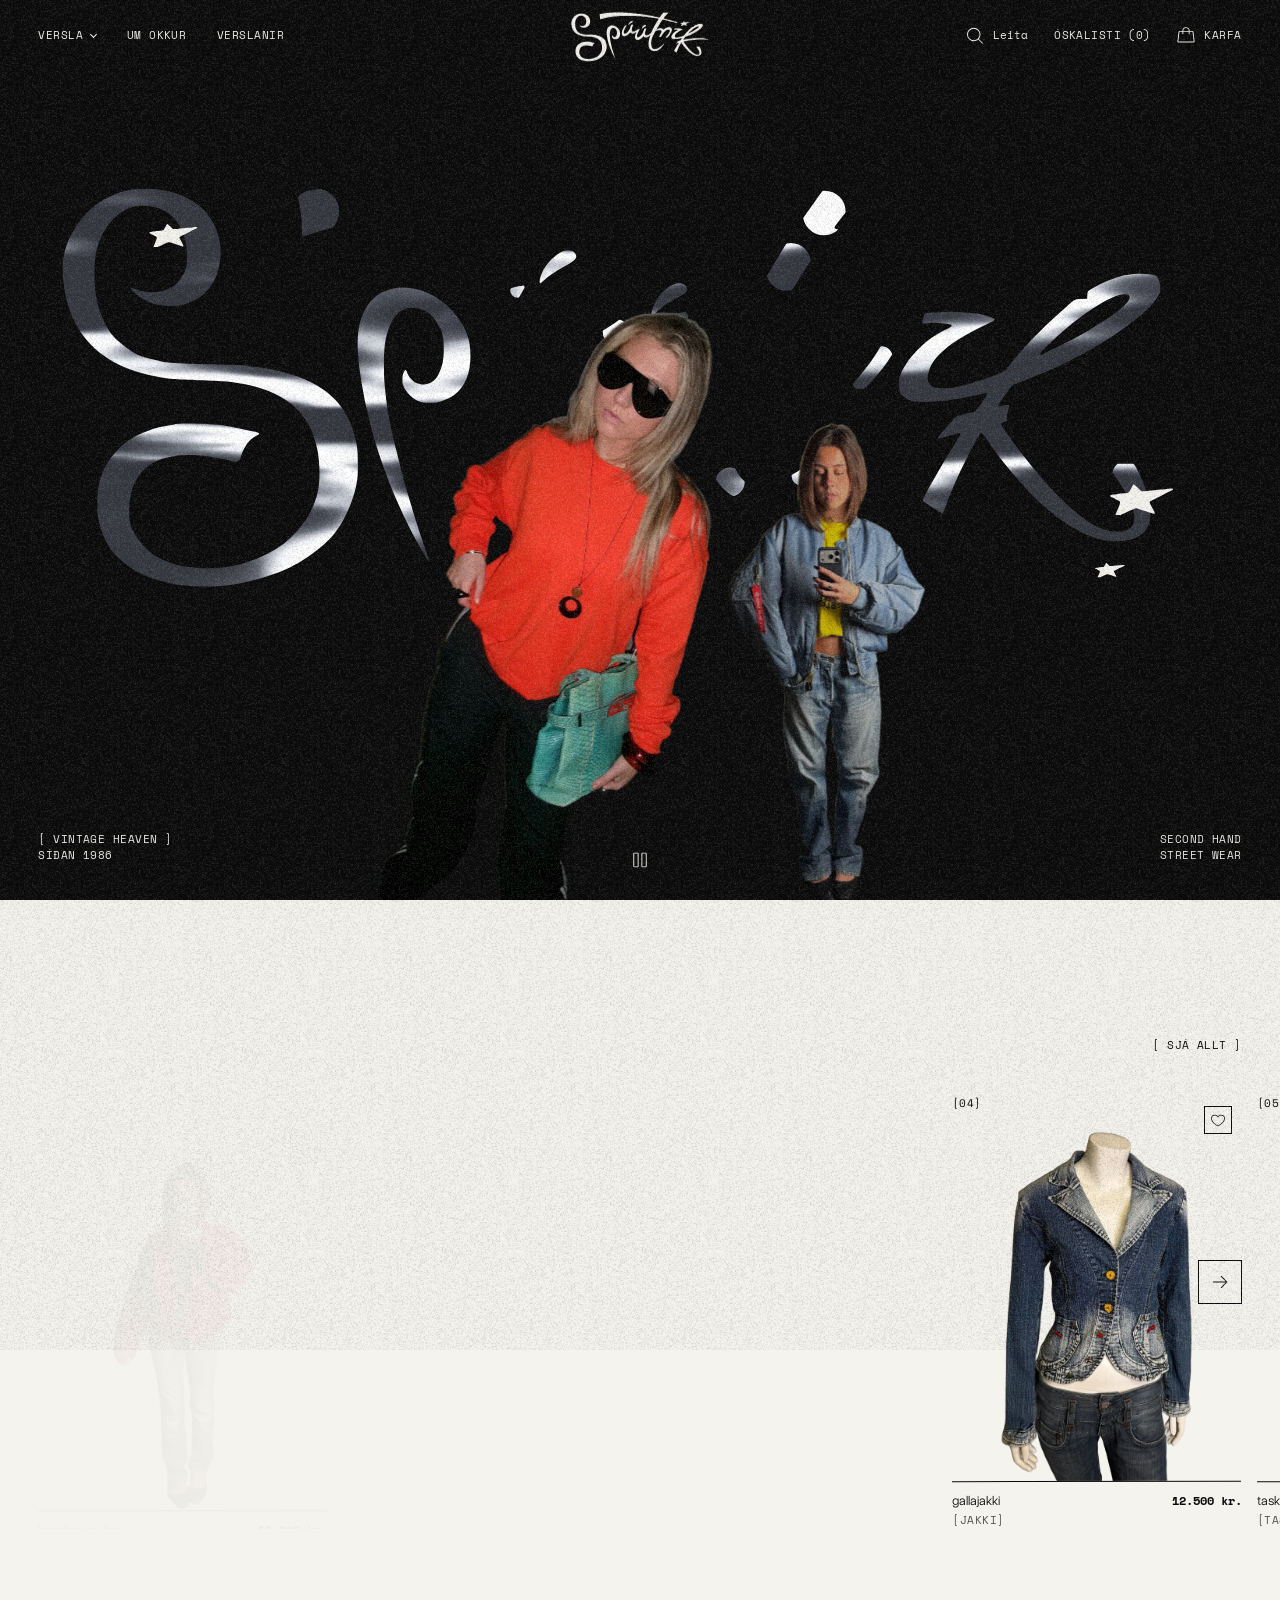
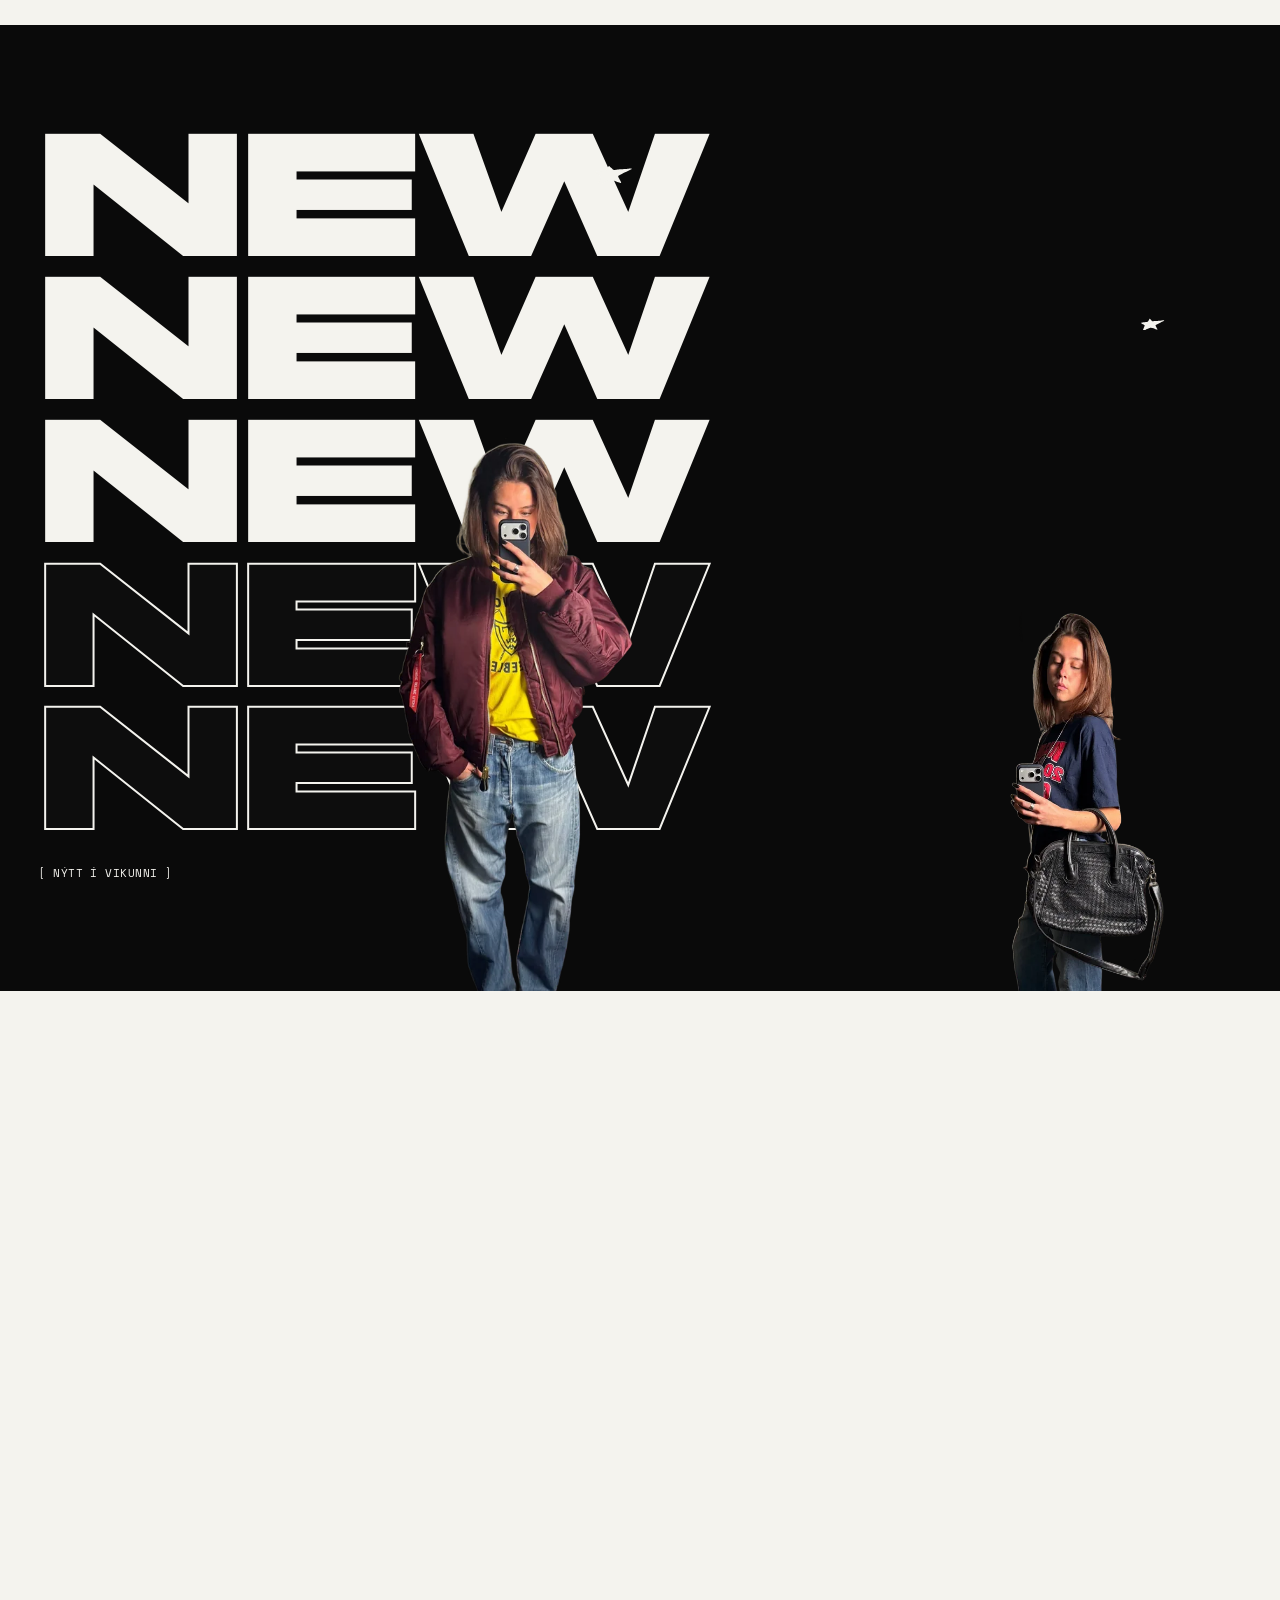
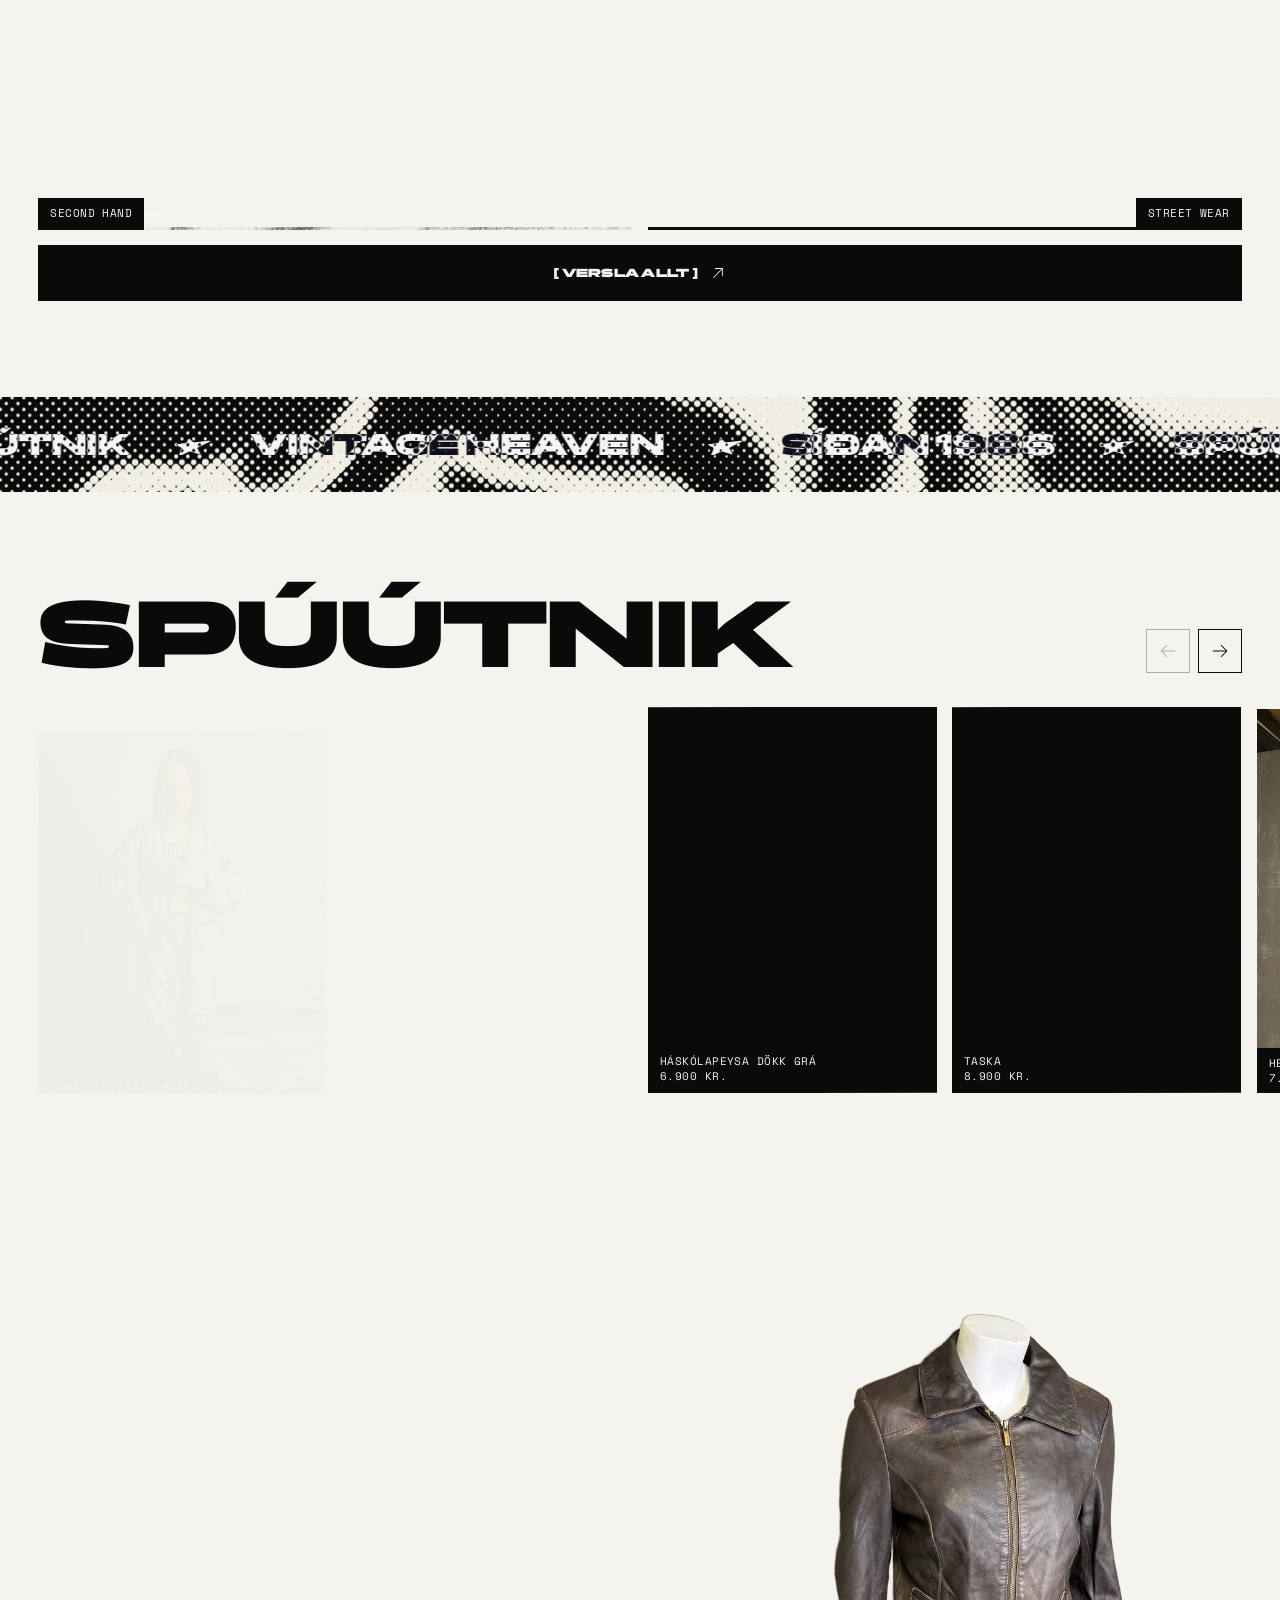
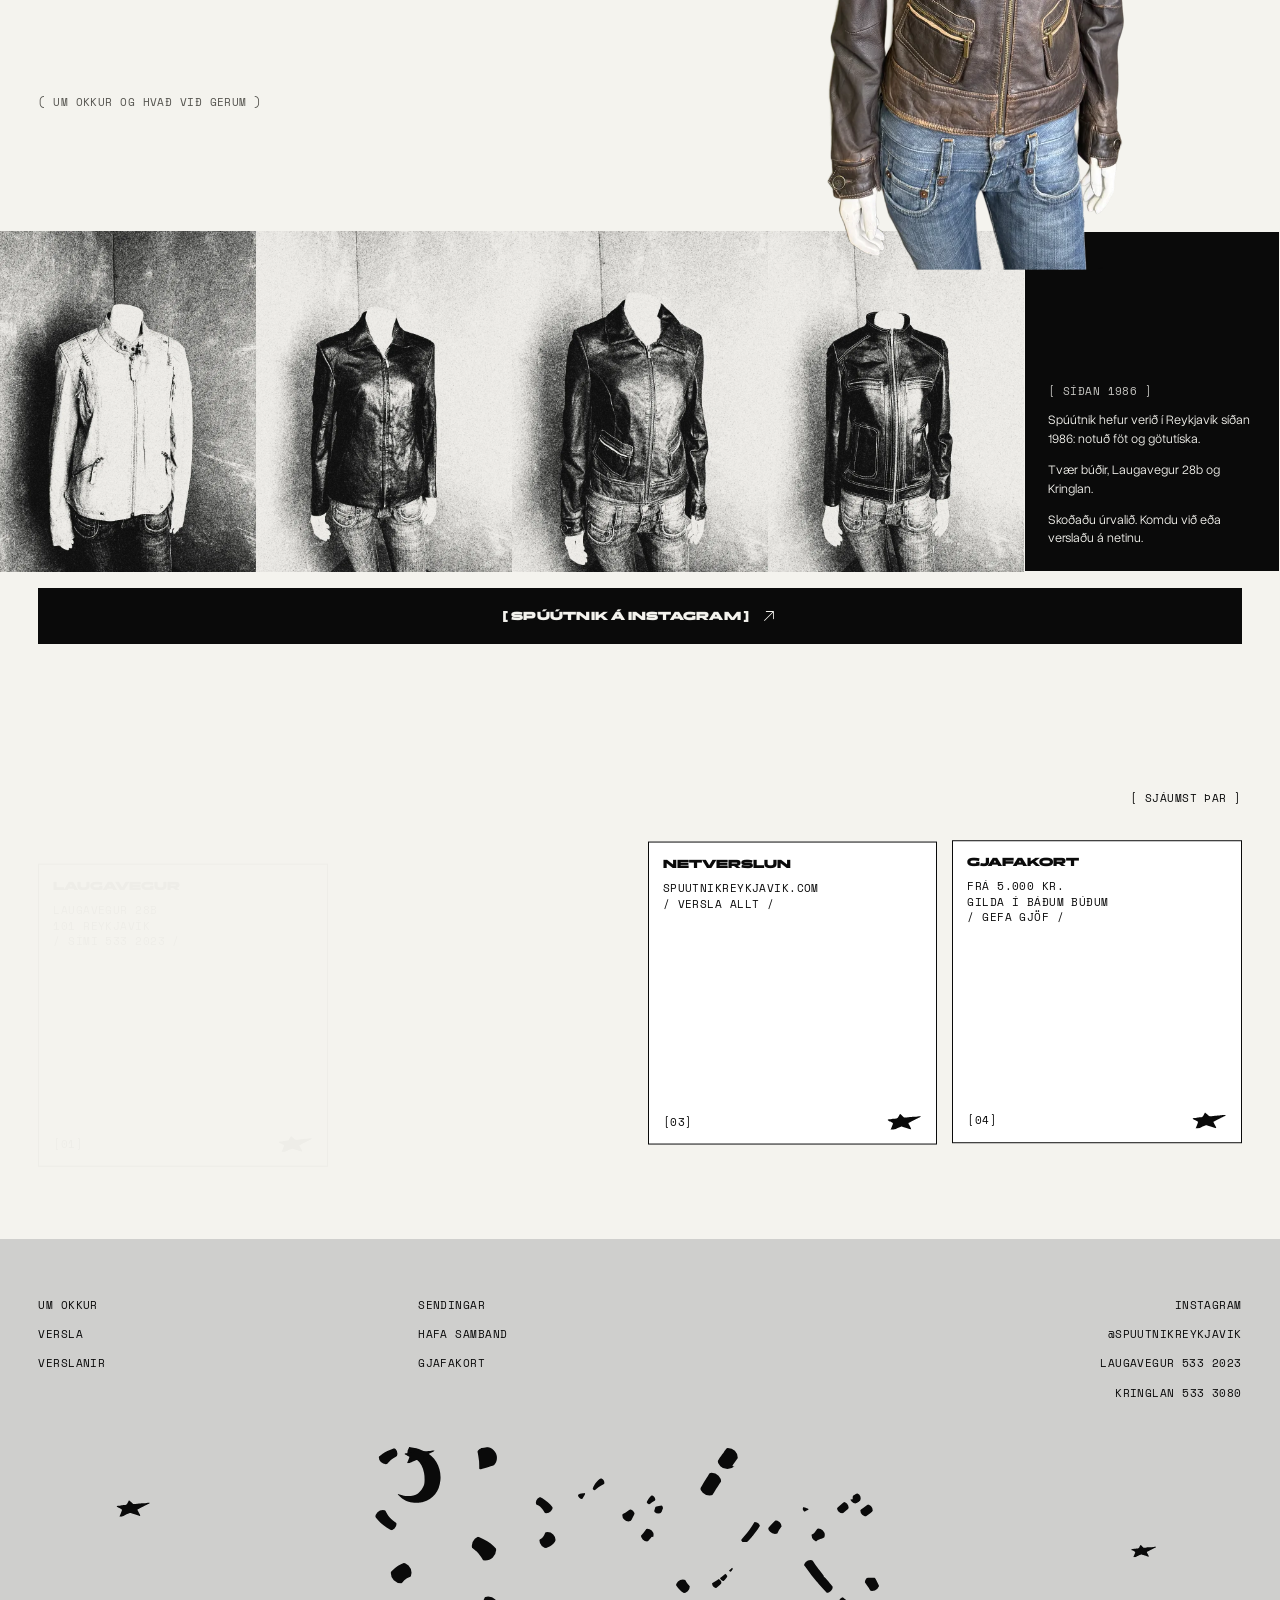
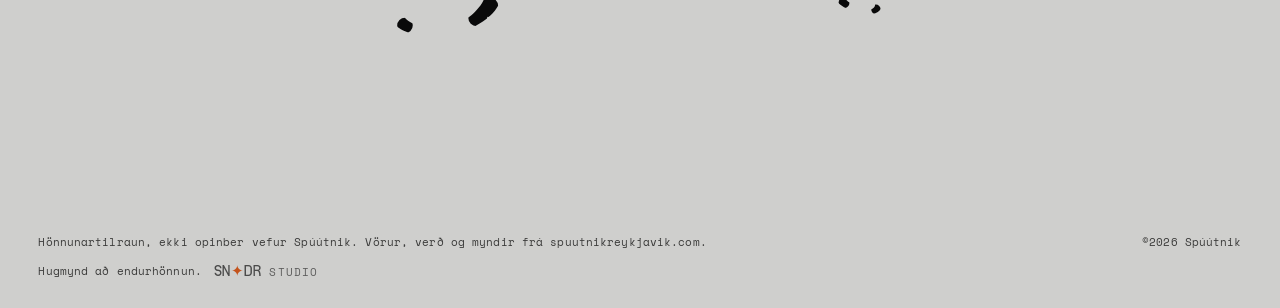
==== index.html @ 922c97bb "Deploy Spuutnik prototype (noindex preview)" ====
<!doctype html>
<html lang="is">
<head>
<meta charset="utf-8">
<meta name="viewport" content="width=device-width, initial-scale=1, viewport-fit=cover">
<title>Spúútnik Reykjavík | Vintage heaven síðan 1986</title>
<meta name="description" content="Notuð föt og götutíska í Reykjavík síðan 1986. Laugavegur 28b og Kringlan. Hönnunartilraun, ekki opinber vefur Spúútnik.">
<meta name="robots" content="noindex, nofollow">
<meta name="theme-color" content="#0a0a0a">
<script>
  document.documentElement.classList.add('has-js');
  /* motion-state class is set before first paint, and never when the visitor asked for less motion */
  if (!matchMedia('(prefers-reduced-motion: reduce)').matches) document.documentElement.classList.add('js');
</script>
<link rel="preload" href="fonts/SpaceMono-Regular.woff2" as="font" type="font/woff2" crossorigin>
<link rel="preload" href="fonts/OverusedGrotesk-Medium.woff2" as="font" type="font/woff2" crossorigin>
<link rel="preload" href="img/fig/hero.webp" as="image" fetchpriority="high">
<link rel="preload" href="img/fig/hero-b.webp" as="image">
<link rel="stylesheet" href="css/site.css">
</head>
<body>
<svg xmlns="http://www.w3.org/2000/svg" style="display:none"><symbol id="sp-body" viewBox="80 150 2640 990"><g transform="translate(0.000000,1524.000000) scale(0.100000,-0.100000)"><path d="M9515 13264 c-258 -5 -792 -26 -1025 -41 -436 -28 -493 -33 -710 -63
-95 -13 -309 -38 -435 -51 -60 -6 -113 -13 -118 -16 -4 -2 -44 -8 -90 -14 -45
-5 -122 -16 -172 -24 -49 -9 -115 -20 -145 -25 -169 -28 -293 -51 -355 -65
-38 -8 -82 -18 -97 -21 -48 -11 -54 -28 -35 -102 18 -74 43 -211 57 -313 5
-36 14 -95 19 -130 6 -35 11 -143 11 -240 0 -134 3 -179 13 -188 10 -8 67 7
228 60 118 39 239 76 269 84 30 7 107 27 170 44 63 16 207 51 320 76 113 26
246 55 295 67 50 11 124 26 165 33 379 66 565 96 675 109 72 9 162 20 200 26
39 6 198 26 355 45 262 32 414 45 870 76 91 6 215 15 275 20 397 32 2212 32
2645 0 116 -9 201 -14 660 -41 302 -18 502 -37 980 -91 47 -5 155 -16 240 -24
85 -9 279 -31 430 -51 151 -19 417 -53 590 -74 173 -22 340 -45 370 -50 85
-15 231 -37 390 -60 379 -54 849 -142 862 -163 11 -17 11 -17 -25 -74 -417
-666 -498 -802 -747 -1263 -130 -239 -421 -833 -496 -1013 -113 -269 -335
-490 -641 -638 -162 -78 -391 -113 -516 -78 -116 32 -165 165 -136 374 30 224
93 445 218 774 42 109 49 137 39 147 -19 17 -376 -54 -389 -78 -5 -9 -25 -72
-45 -140 -208 -716 -562 -1264 -907 -1406 -340 -140 -487 -33 -416 302 56 266
247 695 491 1101 64 107 62 123 -18 104 -21 -5 -92 -20 -158 -34 -108 -23
-124 -29 -185 -73 -65 -49 -159 -110 -256 -169 -422 -255 -751 -295 -830 -100
-13 32 -17 70 -17 163 1 222 64 469 224 877 60 154 58 165 -32 146 -30 -6 -73
-15 -95 -19 -240 -47 -226 -39 -254 -137 -182 -650 -460 -1145 -774 -1382
-145 -109 -336 -168 -449 -140 -174 45 -180 278 -18 684 49 124 238 504 330
665 122 214 113 193 93 208 -10 7 -22 11 -28 8 -5 -2 -37 -9 -70 -15 -252 -51
-220 -29 -344 -234 -146 -244 -310 -594 -385 -822 -68 -211 -86 -546 -36 -680
65 -173 204 -292 368 -316 333 -49 729 178 1139 654 41 48 51 47 123 -18 255
-227 584 -200 920 76 56 45 120 89 131 89 19 0 7 -48 -42 -159 -70 -159 -120
-307 -180 -526 -25 -91 -19 -405 9 -488 27 -77 87 -163 156 -224 160 -141 425
-135 721 15 171 86 497 365 615 524 52 72 69 72 143 1 164 -157 331 -209 542
-168 156 30 354 151 548 335 125 119 133 114 78 -52 -64 -195 -137 -446 -161
-554 -12 -54 -29 -128 -36 -164 -33 -144 -63 -314 -79 -445 -26 -204 -15 -639
19 -790 3 -11 12 -54 21 -95 34 -155 94 -275 209 -419 249 -311 618 -425 1116
-344 324 52 789 360 1094 723 171 203 311 397 409 565 84 143 63 141 -96 -13
-654 -633 -1296 -980 -1734 -939 -160 15 -312 124 -398 285 -118 220 -159 419
-160 767 0 435 78 815 250 1221 102 238 514 1042 553 1077 40 36 393 172 498
193 386 74 561 47 614 -93 24 -65 25 -100 4 -190 -50 -223 -167 -464 -418
-865 -68 -109 -70 -108 159 -108 212 0 190 -11 259 127 46 93 172 308 228 392
185 273 273 379 448 539 207 189 333 260 521 292 310 53 434 -49 354 -294 -83
-255 -334 -627 -702 -1044 -73 -82 -87 -114 -57 -126 20 -8 272 -8 300 0 45
12 362 381 508 593 260 375 351 604 351 886 0 150 0 150 -32 212 -88 167 -204
247 -394 273 -53 6 -105 10 -115 6 -11 -3 -58 -10 -105 -15 -231 -26 -562
-187 -845 -410 -49 -39 -92 -71 -96 -71 -4 0 -27 27 -52 59 -260 338 -624 335
-1155 -11 -40 -26 -78 -48 -83 -48 -33 0 3 77 159 340 28 47 79 135 115 195
36 61 100 166 143 235 43 69 90 145 105 170 144 240 600 913 632 934 21 13
105 0 373 -59 110 -24 218 -47 240 -51 22 -3 105 -22 184 -40 79 -19 196 -46
260 -59 279 -60 1398 -334 1572 -386 80 -23 88 -21 118 34 35 64 27 87 -39
108 -138 43 -323 100 -410 124 -52 15 -131 38 -175 52 -44 13 -120 35 -170 48
-49 13 -130 36 -180 50 -92 26 -443 119 -685 182 -74 19 -178 46 -230 60 -52
14 -115 30 -140 35 -25 5 -61 13 -80 18 -149 33 -436 113 -442 123 -15 24 -3
44 135 222 137 176 252 302 510 558 205 204 267 271 258 280 -19 19 -977 12
-1006 -7 -18 -12 -252 -314 -307 -396 -9 -14 -57 -80 -105 -148 -48 -67 -113
-159 -143 -203 -88 -130 -100 -142 -129 -135 -14 3 -48 9 -76 15 -27 5 -142
31 -255 57 -181 41 -335 74 -495 103 -27 6 -124 25 -215 44 -91 19 -187 38
-215 41 -27 4 -84 14 -125 22 -41 8 -97 19 -125 24 -27 5 -84 16 -125 25 -41
8 -122 22 -180 31 -58 9 -127 20 -155 25 -27 4 -88 15 -135 25 -47 9 -107 20
-135 24 -241 37 -462 72 -595 95 -126 22 -178 30 -350 53 -80 11 -172 24 -205
30 -33 6 -94 16 -135 22 -41 6 -115 17 -165 25 -49 8 -153 22 -230 31 -178 20
-250 29 -405 49 -69 9 -165 20 -215 25 -49 4 -139 13 -200 19 -231 25 -522 51
-559 51 -22 0 -65 4 -95 10 -143 24 -697 60 -1246 80 -732 26 -1025 31 -1430
24z M2665 13019 c-155 -22 -210 -35 -340 -76 -314 -100 -631 -315 -825 -558
-421 -530 -523 -985 -384 -1710 193 -1004 894 -1639 2039 -1849 77 -14 163
-30 190 -36 28 -6 111 -15 185 -20 74 -5 160 -12 190 -15 30 -3 197 -10 370
-15 627 -20 739 -30 1060 -91 552 -106 992 -337 1246 -653 199 -249 284 -430
362 -771 70 -305 76 -770 13 -1012 -103 -394 -272 -677 -593 -989 -159 -155
-273 -238 -478 -347 -299 -159 -513 -236 -840 -301 -441 -89 -1088 -55 -1395
71 -38 16 -86 35 -105 43 -77 32 -245 122 -293 157 -222 160 -436 456 -497
685 -46 175 -23 558 47 773 69 215 225 426 395 535 410 264 1022 291 1848 84
107 -27 137 -32 146 -22 6 7 26 60 44 118 69 227 193 398 337 468 74 35 95 64
56 76 -75 23 -392 90 -708 151 -251 48 -999 70 -1175 35 -25 -5 -85 -16 -135
-25 -244 -44 -292 -58 -479 -130 -279 -107 -452 -214 -622 -382 -267 -263
-407 -532 -475 -913 -19 -103 -19 -552 -1 -635 97 -433 235 -704 466 -915 275
-252 530 -393 894 -494 349 -97 448 -114 837 -137 230 -14 657 7 840 41 28 6
91 17 140 25 210 37 582 143 865 247 455 166 996 542 1266 880 203 253 404
696 477 1048 41 198 42 214 41 495 0 282 -5 339 -44 530 -166 803 -690 1295
-1640 1539 -244 62 -332 79 -590 111 -25 3 -75 10 -111 14 -37 5 -73 12 -80
17 -17 10 -291 21 -869 33 -527 11 -935 34 -1040 57 -475 107 -558 136 -740
263 -316 220 -449 365 -560 609 -174 386 -230 651 -230 1095 0 308 20 463 85
663 169 518 569 868 990 867 523 -2 873 -305 975 -842 34 -182 33 -460 -2
-571 -45 -142 -175 -323 -284 -395 -139 -92 -272 -128 -474 -128 -161 0 -236
13 -350 60 -95 39 -130 49 -130 38 0 -33 94 -127 205 -206 214 -151 395 -204
690 -203 168 0 188 2 295 31 480 127 773 497 822 1036 52 579 -233 1100 -737
1347 -198 97 -360 151 -540 179 -38 6 -100 15 -136 21 -78 12 -428 11 -514 -1z
M12302 11641 c-164 -48 -400 -276 -492 -474 -50 -106 -75 -236 -50 -252 6 -4
48 29 95 72 105 99 251 199 425 293 279 150 330 207 267 301 -45 69 -139 91
-245 60z M25090 11124 c-73 -5 -218 -24 -255 -34 -247 -68 -485 -168 -699
-294 -105 -62 -104 -61 -108 -166 l-3 -65 -131 -5 c-153 -6 -127 7 -334 -170
-512 -439 -982 -926 -1310 -1359 -59 -78 -71 -88 -130 -113 -383 -159 -889
-315 -1123 -347 -119 -17 -323 -14 -386 5 -67 20 -135 88 -155 154 -17 57 -1
168 40 273 125 323 575 672 1279 993 165 76 188 92 167 117 -23 28 -192 83
-362 118 -66 14 -612 49 -665 43 -16 -1 -138 -8 -270 -15 -132 -6 -245 -16
-252 -21 -14 -11 -63 -164 -63 -196 0 -33 14 -35 134 -22 96 10 139 10 290 -5
211 -20 230 -25 234 -52 3 -18 -19 -32 -140 -93 -79 -39 -170 -88 -203 -108
-341 -204 -682 -583 -807 -897 -28 -70 -33 -94 -36 -192 -6 -192 40 -281 181
-352 158 -79 292 -85 844 -41 165 13 571 87 806 145 76 19 142 35 147 35 25 0
5 -54 -50 -131 -33 -46 -85 -121 -115 -166 -59 -86 -105 -133 -134 -133 -22 0
-337 -77 -372 -91 -22 -9 -203 -207 -386 -422 -76 -90 -68 -104 41 -72 28 8
107 31 176 51 69 19 144 42 168 50 107 35 103 16 -45 -223 -324 -521 -728
-1233 -721 -1271 3 -17 80 -73 297 -215 153 -100 144 -101 186 8 167 442 381
927 542 1228 29 54 53 102 53 106 0 3 27 53 60 110 33 57 60 106 60 109 0 10
102 172 109 172 13 0 45 -41 136 -175 360 -531 964 -1225 1337 -1537 457 -383
817 -588 1208 -691 168 -44 499 -46 654 -4 322 88 461 275 461 622 0 158 -9
210 -72 415 -60 197 -226 565 -290 640 l-25 30 -291 -2 c-258 -3 -292 -5 -295
-19 -1 -9 28 -56 66 -105 230 -300 434 -643 502 -850 33 -98 51 -269 36 -347
-9 -50 -92 -138 -154 -165 -119 -52 -339 -50 -500 4 -163 54 -391 186 -561
324 -57 47 -119 97 -139 112 -153 119 -494 463 -693 699 -35 42 -118 141 -185
220 -295 351 -758 981 -752 1024 13 88 1795 347 2888 420 408 26 847 38 1310
33 461 -4 490 -3 490 12 0 21 -312 95 -528 125 -158 22 -243 36 -282 47 -43
13 -220 23 -675 38 -494 18 -1062 1 -1510 -45 -88 -8 -205 -20 -260 -25 -148
-14 -257 -27 -375 -45 -58 -8 -139 -20 -180 -25 -41 -5 -118 -17 -170 -25 -91
-15 -157 -25 -300 -45 -36 -4 -128 -20 -205 -35 -250 -47 -265 -48 -265 -20 0
13 172 261 267 385 53 67 64 77 123 99 76 28 276 105 480 186 668 263 1409
666 1955 1065 310 225 602 484 686 607 16 24 43 63 60 88 37 54 103 196 119
254 20 75 -59 190 -155 225 -85 32 -309 51 -475 40z m-131 -478 c118 -107
-280 -435 -1079 -891 -149 -85 -868 -445 -890 -445 -52 0 -21 44 147 210 549
542 1248 1034 1605 1130 91 25 187 23 217 -4z M14845 10913 c-187 -27 -400
-212 -515 -448 -67 -138 -96 -285 -56 -285 6 0 43 32 81 71 115 117 298 243
503 348 179 92 233 164 180 240 -43 63 -105 87 -193 74z M8450 10793 c-436
-94 -709 -455 -770 -1015 -22 -206 -10 -490 35 -808 29 -204 33 -234 50 -320
9 -47 25 -137 35 -200 11 -63 26 -144 34 -180 8 -36 28 -128 45 -205 30 -137
40 -177 114 -455 79 -296 167 -565 342 -1045 38 -105 151 -383 205 -505 21
-47 66 -148 100 -225 118 -266 326 -670 472 -920 180 -308 199 -313 97 -23
-102 289 -263 778 -307 938 -6 19 -32 109 -60 200 -120 399 -187 649 -311
1162 -28 114 -65 271 -82 350 -16 79 -37 172 -45 208 -30 133 -53 258 -64 345
-6 50 -15 113 -20 140 -10 58 -35 295 -50 475 -15 186 -13 642 5 781 74 600
325 918 684 871 258 -33 429 -172 562 -456 66 -142 79 -215 79 -448 0 -272
-25 -395 -120 -590 -98 -202 -309 -277 -507 -182 -77 37 -165 137 -190 216
-26 85 -45 87 -80 11 -24 -50 -27 -71 -28 -158 0 -98 1 -102 43 -188 69 -141
228 -274 375 -314 82 -23 248 -27 359 -10 112 18 304 103 395 175 234 187 353
481 353 871 0 405 -117 685 -430 1029 -344 378 -880 571 -1320 475z"/></g></symbol><symbol id="sp-star" viewBox="0 0 700 380"><g transform="translate(0.000000,380.000000) scale(0.100000,-0.100000)"><path d="M3116 2818 c-13 -18 -59 -100 -101 -183 -43 -82 -107 -202 -143 -265
-35 -63 -75 -134 -88 -157 -63 -111 -94 -129 -257 -149 -67 -8 -169 -23 -227
-34 -58 -11 -192 -24 -300 -29 -164 -8 -209 -14 -280 -36 -84 -25 -151 -34
-401 -54 -201 -17 -319 -65 -319 -130 0 -41 29 -61 198 -141 85 -39 204 -98
265 -130 146 -76 198 -102 279 -140 37 -17 88 -50 114 -74 46 -41 48 -45 52
-107 5 -81 -16 -164 -72 -289 -24 -52 -51 -120 -61 -150 -10 -30 -50 -131 -90
-225 -172 -406 -185 -440 -185 -492 l0 -33 243 0 c241 0 242 0 252 22 15 33
58 58 191 113 66 26 205 90 309 142 299 148 721 331 814 353 71 17 147 8 257
-31 49 -17 167 -53 262 -80 187 -53 429 -129 582 -184 52 -19 167 -58 255 -86
88 -28 203 -66 256 -85 104 -37 145 -42 173 -21 28 20 18 110 -20 184 -218
426 -302 584 -331 624 -48 67 -103 199 -103 247 0 77 29 98 415 290 367 182
517 257 785 392 129 65 391 195 582 288 213 105 352 180 362 194 43 61 -7 98
-135 98 -133 0 -345 -19 -434 -40 -83 -19 -237 -33 -556 -50 -102 -6 -210 -17
-240 -25 -31 -9 -139 -19 -254 -25 -488 -25 -550 -30 -624 -50 -98 -27 -246
-41 -471 -43 -165 -2 -189 0 -220 17 -19 10 -145 130 -280 266 -337 340 -397
382 -454 308z"/></g></symbol><symbol id="sp-logo" viewBox="80 150 2640 990"><g transform="translate(0.000000,1524.000000) scale(0.100000,-0.100000)"><path d="M9515 13264 c-258 -5 -792 -26 -1025 -41 -436 -28 -493 -33 -710 -63
-95 -13 -309 -38 -435 -51 -60 -6 -113 -13 -118 -16 -4 -2 -44 -8 -90 -14 -45
-5 -122 -16 -172 -24 -49 -9 -115 -20 -145 -25 -169 -28 -293 -51 -355 -65
-38 -8 -82 -18 -97 -21 -48 -11 -54 -28 -35 -102 18 -74 43 -211 57 -313 5
-36 14 -95 19 -130 6 -35 11 -143 11 -240 0 -134 3 -179 13 -188 10 -8 67 7
228 60 118 39 239 76 269 84 30 7 107 27 170 44 63 16 207 51 320 76 113 26
246 55 295 67 50 11 124 26 165 33 379 66 565 96 675 109 72 9 162 20 200 26
39 6 198 26 355 45 262 32 414 45 870 76 91 6 215 15 275 20 397 32 2212 32
2645 0 116 -9 201 -14 660 -41 302 -18 502 -37 980 -91 47 -5 155 -16 240 -24
85 -9 279 -31 430 -51 151 -19 417 -53 590 -74 173 -22 340 -45 370 -50 85
-15 231 -37 390 -60 379 -54 849 -142 862 -163 11 -17 11 -17 -25 -74 -417
-666 -498 -802 -747 -1263 -130 -239 -421 -833 -496 -1013 -113 -269 -335
-490 -641 -638 -162 -78 -391 -113 -516 -78 -116 32 -165 165 -136 374 30 224
93 445 218 774 42 109 49 137 39 147 -19 17 -376 -54 -389 -78 -5 -9 -25 -72
-45 -140 -208 -716 -562 -1264 -907 -1406 -340 -140 -487 -33 -416 302 56 266
247 695 491 1101 64 107 62 123 -18 104 -21 -5 -92 -20 -158 -34 -108 -23
-124 -29 -185 -73 -65 -49 -159 -110 -256 -169 -422 -255 -751 -295 -830 -100
-13 32 -17 70 -17 163 1 222 64 469 224 877 60 154 58 165 -32 146 -30 -6 -73
-15 -95 -19 -240 -47 -226 -39 -254 -137 -182 -650 -460 -1145 -774 -1382
-145 -109 -336 -168 -449 -140 -174 45 -180 278 -18 684 49 124 238 504 330
665 122 214 113 193 93 208 -10 7 -22 11 -28 8 -5 -2 -37 -9 -70 -15 -252 -51
-220 -29 -344 -234 -146 -244 -310 -594 -385 -822 -68 -211 -86 -546 -36 -680
65 -173 204 -292 368 -316 333 -49 729 178 1139 654 41 48 51 47 123 -18 255
-227 584 -200 920 76 56 45 120 89 131 89 19 0 7 -48 -42 -159 -70 -159 -120
-307 -180 -526 -25 -91 -19 -405 9 -488 27 -77 87 -163 156 -224 160 -141 425
-135 721 15 171 86 497 365 615 524 52 72 69 72 143 1 164 -157 331 -209 542
-168 156 30 354 151 548 335 125 119 133 114 78 -52 -64 -195 -137 -446 -161
-554 -12 -54 -29 -128 -36 -164 -33 -144 -63 -314 -79 -445 -26 -204 -15 -639
19 -790 3 -11 12 -54 21 -95 34 -155 94 -275 209 -419 249 -311 618 -425 1116
-344 324 52 789 360 1094 723 171 203 311 397 409 565 84 143 63 141 -96 -13
-654 -633 -1296 -980 -1734 -939 -160 15 -312 124 -398 285 -118 220 -159 419
-160 767 0 435 78 815 250 1221 102 238 514 1042 553 1077 40 36 393 172 498
193 386 74 561 47 614 -93 24 -65 25 -100 4 -190 -50 -223 -167 -464 -418
-865 -68 -109 -70 -108 159 -108 212 0 190 -11 259 127 46 93 172 308 228 392
185 273 273 379 448 539 207 189 333 260 521 292 310 53 434 -49 354 -294 -83
-255 -334 -627 -702 -1044 -73 -82 -87 -114 -57 -126 20 -8 272 -8 300 0 45
12 362 381 508 593 260 375 351 604 351 886 0 150 0 150 -32 212 -88 167 -204
247 -394 273 -53 6 -105 10 -115 6 -11 -3 -58 -10 -105 -15 -231 -26 -562
-187 -845 -410 -49 -39 -92 -71 -96 -71 -4 0 -27 27 -52 59 -260 338 -624 335
-1155 -11 -40 -26 -78 -48 -83 -48 -33 0 3 77 159 340 28 47 79 135 115 195
36 61 100 166 143 235 43 69 90 145 105 170 144 240 600 913 632 934 21 13
105 0 373 -59 110 -24 218 -47 240 -51 22 -3 105 -22 184 -40 79 -19 196 -46
260 -59 279 -60 1398 -334 1572 -386 80 -23 88 -21 118 34 35 64 27 87 -39
108 -138 43 -323 100 -410 124 -52 15 -131 38 -175 52 -44 13 -120 35 -170 48
-49 13 -130 36 -180 50 -92 26 -443 119 -685 182 -74 19 -178 46 -230 60 -52
14 -115 30 -140 35 -25 5 -61 13 -80 18 -149 33 -436 113 -442 123 -15 24 -3
44 135 222 137 176 252 302 510 558 205 204 267 271 258 280 -19 19 -977 12
-1006 -7 -18 -12 -252 -314 -307 -396 -9 -14 -57 -80 -105 -148 -48 -67 -113
-159 -143 -203 -88 -130 -100 -142 -129 -135 -14 3 -48 9 -76 15 -27 5 -142
31 -255 57 -181 41 -335 74 -495 103 -27 6 -124 25 -215 44 -91 19 -187 38
-215 41 -27 4 -84 14 -125 22 -41 8 -97 19 -125 24 -27 5 -84 16 -125 25 -41
8 -122 22 -180 31 -58 9 -127 20 -155 25 -27 4 -88 15 -135 25 -47 9 -107 20
-135 24 -241 37 -462 72 -595 95 -126 22 -178 30 -350 53 -80 11 -172 24 -205
30 -33 6 -94 16 -135 22 -41 6 -115 17 -165 25 -49 8 -153 22 -230 31 -178 20
-250 29 -405 49 -69 9 -165 20 -215 25 -49 4 -139 13 -200 19 -231 25 -522 51
-559 51 -22 0 -65 4 -95 10 -143 24 -697 60 -1246 80 -732 26 -1025 31 -1430
24z M2665 13019 c-155 -22 -210 -35 -340 -76 -314 -100 -631 -315 -825 -558
-421 -530 -523 -985 -384 -1710 193 -1004 894 -1639 2039 -1849 77 -14 163
-30 190 -36 28 -6 111 -15 185 -20 74 -5 160 -12 190 -15 30 -3 197 -10 370
-15 627 -20 739 -30 1060 -91 552 -106 992 -337 1246 -653 199 -249 284 -430
362 -771 70 -305 76 -770 13 -1012 -103 -394 -272 -677 -593 -989 -159 -155
-273 -238 -478 -347 -299 -159 -513 -236 -840 -301 -441 -89 -1088 -55 -1395
71 -38 16 -86 35 -105 43 -77 32 -245 122 -293 157 -222 160 -436 456 -497
685 -46 175 -23 558 47 773 69 215 225 426 395 535 410 264 1022 291 1848 84
107 -27 137 -32 146 -22 6 7 26 60 44 118 69 227 193 398 337 468 74 35 95 64
56 76 -75 23 -392 90 -708 151 -251 48 -999 70 -1175 35 -25 -5 -85 -16 -135
-25 -244 -44 -292 -58 -479 -130 -279 -107 -452 -214 -622 -382 -267 -263
-407 -532 -475 -913 -19 -103 -19 -552 -1 -635 97 -433 235 -704 466 -915 275
-252 530 -393 894 -494 349 -97 448 -114 837 -137 230 -14 657 7 840 41 28 6
91 17 140 25 210 37 582 143 865 247 455 166 996 542 1266 880 203 253 404
696 477 1048 41 198 42 214 41 495 0 282 -5 339 -44 530 -166 803 -690 1295
-1640 1539 -244 62 -332 79 -590 111 -25 3 -75 10 -111 14 -37 5 -73 12 -80
17 -17 10 -291 21 -869 33 -527 11 -935 34 -1040 57 -475 107 -558 136 -740
263 -316 220 -449 365 -560 609 -174 386 -230 651 -230 1095 0 308 20 463 85
663 169 518 569 868 990 867 523 -2 873 -305 975 -842 34 -182 33 -460 -2
-571 -45 -142 -175 -323 -284 -395 -139 -92 -272 -128 -474 -128 -161 0 -236
13 -350 60 -95 39 -130 49 -130 38 0 -33 94 -127 205 -206 214 -151 395 -204
690 -203 168 0 188 2 295 31 480 127 773 497 822 1036 52 579 -233 1100 -737
1347 -198 97 -360 151 -540 179 -38 6 -100 15 -136 21 -78 12 -428 11 -514 -1z
M12302 11641 c-164 -48 -400 -276 -492 -474 -50 -106 -75 -236 -50 -252 6 -4
48 29 95 72 105 99 251 199 425 293 279 150 330 207 267 301 -45 69 -139 91
-245 60z M25090 11124 c-73 -5 -218 -24 -255 -34 -247 -68 -485 -168 -699
-294 -105 -62 -104 -61 -108 -166 l-3 -65 -131 -5 c-153 -6 -127 7 -334 -170
-512 -439 -982 -926 -1310 -1359 -59 -78 -71 -88 -130 -113 -383 -159 -889
-315 -1123 -347 -119 -17 -323 -14 -386 5 -67 20 -135 88 -155 154 -17 57 -1
168 40 273 125 323 575 672 1279 993 165 76 188 92 167 117 -23 28 -192 83
-362 118 -66 14 -612 49 -665 43 -16 -1 -138 -8 -270 -15 -132 -6 -245 -16
-252 -21 -14 -11 -63 -164 -63 -196 0 -33 14 -35 134 -22 96 10 139 10 290 -5
211 -20 230 -25 234 -52 3 -18 -19 -32 -140 -93 -79 -39 -170 -88 -203 -108
-341 -204 -682 -583 -807 -897 -28 -70 -33 -94 -36 -192 -6 -192 40 -281 181
-352 158 -79 292 -85 844 -41 165 13 571 87 806 145 76 19 142 35 147 35 25 0
5 -54 -50 -131 -33 -46 -85 -121 -115 -166 -59 -86 -105 -133 -134 -133 -22 0
-337 -77 -372 -91 -22 -9 -203 -207 -386 -422 -76 -90 -68 -104 41 -72 28 8
107 31 176 51 69 19 144 42 168 50 107 35 103 16 -45 -223 -324 -521 -728
-1233 -721 -1271 3 -17 80 -73 297 -215 153 -100 144 -101 186 8 167 442 381
927 542 1228 29 54 53 102 53 106 0 3 27 53 60 110 33 57 60 106 60 109 0 10
102 172 109 172 13 0 45 -41 136 -175 360 -531 964 -1225 1337 -1537 457 -383
817 -588 1208 -691 168 -44 499 -46 654 -4 322 88 461 275 461 622 0 158 -9
210 -72 415 -60 197 -226 565 -290 640 l-25 30 -291 -2 c-258 -3 -292 -5 -295
-19 -1 -9 28 -56 66 -105 230 -300 434 -643 502 -850 33 -98 51 -269 36 -347
-9 -50 -92 -138 -154 -165 -119 -52 -339 -50 -500 4 -163 54 -391 186 -561
324 -57 47 -119 97 -139 112 -153 119 -494 463 -693 699 -35 42 -118 141 -185
220 -295 351 -758 981 -752 1024 13 88 1795 347 2888 420 408 26 847 38 1310
33 461 -4 490 -3 490 12 0 21 -312 95 -528 125 -158 22 -243 36 -282 47 -43
13 -220 23 -675 38 -494 18 -1062 1 -1510 -45 -88 -8 -205 -20 -260 -25 -148
-14 -257 -27 -375 -45 -58 -8 -139 -20 -180 -25 -41 -5 -118 -17 -170 -25 -91
-15 -157 -25 -300 -45 -36 -4 -128 -20 -205 -35 -250 -47 -265 -48 -265 -20 0
13 172 261 267 385 53 67 64 77 123 99 76 28 276 105 480 186 668 263 1409
666 1955 1065 310 225 602 484 686 607 16 24 43 63 60 88 37 54 103 196 119
254 20 75 -59 190 -155 225 -85 32 -309 51 -475 40z m-131 -478 c118 -107
-280 -435 -1079 -891 -149 -85 -868 -445 -890 -445 -52 0 -21 44 147 210 549
542 1248 1034 1605 1130 91 25 187 23 217 -4z M14845 10913 c-187 -27 -400
-212 -515 -448 -67 -138 -96 -285 -56 -285 6 0 43 32 81 71 115 117 298 243
503 348 179 92 233 164 180 240 -43 63 -105 87 -193 74z M8450 10793 c-436
-94 -709 -455 -770 -1015 -22 -206 -10 -490 35 -808 29 -204 33 -234 50 -320
9 -47 25 -137 35 -200 11 -63 26 -144 34 -180 8 -36 28 -128 45 -205 30 -137
40 -177 114 -455 79 -296 167 -565 342 -1045 38 -105 151 -383 205 -505 21
-47 66 -148 100 -225 118 -266 326 -670 472 -920 180 -308 199 -313 97 -23
-102 289 -263 778 -307 938 -6 19 -32 109 -60 200 -120 399 -187 649 -311
1162 -28 114 -65 271 -82 350 -16 79 -37 172 -45 208 -30 133 -53 258 -64 345
-6 50 -15 113 -20 140 -10 58 -35 295 -50 475 -15 186 -13 642 5 781 74 600
325 918 684 871 258 -33 429 -172 562 -456 66 -142 79 -215 79 -448 0 -272
-25 -395 -120 -590 -98 -202 -309 -277 -507 -182 -77 37 -165 137 -190 216
-26 85 -45 87 -80 11 -24 -50 -27 -71 -28 -158 0 -98 1 -102 43 -188 69 -141
228 -274 375 -314 82 -23 248 -27 359 -10 112 18 304 103 395 175 234 187 353
481 353 871 0 405 -117 685 -430 1029 -344 378 -880 571 -1320 475z"/></g><g transform="translate(2118 336) scale(0.3)"><g transform="translate(0.000000,380.000000) scale(0.100000,-0.100000)"><path d="M3116 2818 c-13 -18 -59 -100 -101 -183 -43 -82 -107 -202 -143 -265
-35 -63 -75 -134 -88 -157 -63 -111 -94 -129 -257 -149 -67 -8 -169 -23 -227
-34 -58 -11 -192 -24 -300 -29 -164 -8 -209 -14 -280 -36 -84 -25 -151 -34
-401 -54 -201 -17 -319 -65 -319 -130 0 -41 29 -61 198 -141 85 -39 204 -98
265 -130 146 -76 198 -102 279 -140 37 -17 88 -50 114 -74 46 -41 48 -45 52
-107 5 -81 -16 -164 -72 -289 -24 -52 -51 -120 -61 -150 -10 -30 -50 -131 -90
-225 -172 -406 -185 -440 -185 -492 l0 -33 243 0 c241 0 242 0 252 22 15 33
58 58 191 113 66 26 205 90 309 142 299 148 721 331 814 353 71 17 147 8 257
-31 49 -17 167 -53 262 -80 187 -53 429 -129 582 -184 52 -19 167 -58 255 -86
88 -28 203 -66 256 -85 104 -37 145 -42 173 -21 28 20 18 110 -20 184 -218
426 -302 584 -331 624 -48 67 -103 199 -103 247 0 77 29 98 415 290 367 182
517 257 785 392 129 65 391 195 582 288 213 105 352 180 362 194 43 61 -7 98
-135 98 -133 0 -345 -19 -434 -40 -83 -19 -237 -33 -556 -50 -102 -6 -210 -17
-240 -25 -31 -9 -139 -19 -254 -25 -488 -25 -550 -30 -624 -50 -98 -27 -246
-41 -471 -43 -165 -2 -189 0 -220 17 -19 10 -145 130 -280 266 -337 340 -397
382 -454 308z"/></g></g></symbol></svg>

<a class="skip" href="#main">Fara í efni</a>

<div class="curtain" aria-hidden="true">
  <svg class="curtain__star"><use href="#sp-star"/></svg>
</div>
<div class="grain" aria-hidden="true"></div>

<!-- ============ HEADER ============ -->
<header class="hdr" id="hdr">
  <div class="hdr__in">
    <button class="hdr__menu t-lab" type="button" aria-expanded="false" aria-controls="menu">
      <svg class="ico" aria-hidden="true"><use href="img/icons.svg#i-list-light"/></svg><span>Valmynd</span>
    </button>

    <nav class="hdr__nav t-lab" aria-label="Aðalvalmynd">
      <div class="dd">
        <button class="dd__btn" type="button" aria-expanded="false" aria-controls="dd-shop">Versla</button>
        <ul class="dd__list" id="dd-shop">
          <li><a href="https://spuutnikreykjavik.com/collections/nyjar-vorur-13-sept" target="_blank" rel="noopener">Nýtt í vikunni</a></li>
          <li><a href="https://spuutnikreykjavik.com/collections/animal-jakkar" target="_blank" rel="noopener">Jakkar</a></li>
          <li><a href="https://spuutnikreykjavik.com/collections/bomber-jakkar" target="_blank" rel="noopener">Bomber jakkar</a></li>
          <li><a href="https://spuutnikreykjavik.com/collections/rokkbolir" target="_blank" rel="noopener">Bolir</a></li>
          <li><a href="https://spuutnikreykjavik.com/collections/tops" target="_blank" rel="noopener">Toppar</a></li>
          <li><a href="https://spuutnikreykjavik.com/collections/hettupeysur" target="_blank" rel="noopener">Peysur</a></li>
          <li><a href="https://spuutnikreykjavik.com/collections/joggingbuxur" target="_blank" rel="noopener">Buxur</a></li>
          <li><a href="https://spuutnikreykjavik.com/collections/pils" target="_blank" rel="noopener">Pils &amp; kjólar</a></li>
          <li><a href="https://spuutnikreykjavik.com/collections/toskur" target="_blank" rel="noopener">Töskur</a></li>
          <li><a href="https://spuutnikreykjavik.com/collections/skart" target="_blank" rel="noopener">Fylgihlutir</a></li>
          <li><a href="https://spuutnikreykjavik.com/collections/versla-allt" target="_blank" rel="noopener">Allt</a></li>
        </ul>
      </div>
      <a href="#about">Um okkur</a>
      <a href="#shops">Verslanir</a>
    </nav>

    <a class="hdr__logo" href="#top" aria-label="Spúútnik Reykjavík, efst á síðunni">
      <svg class="logo" aria-hidden="true"><use href="#sp-logo"/></svg>
    </a>

    <div class="hdr__tools t-lab">
      <button class="hdr__tool" type="button" data-search-open aria-label="Leita" aria-expanded="false" aria-controls="search"><svg class="ico" aria-hidden="true"><use href="img/icons.svg#i-magnifying-glass-light"/></svg><span class="hide-s">Leita</span></button>
      <span class="hdr__tool hide-s"><span>Óskalisti (<span data-wish-count>0</span>)</span></span>
      <a class="hdr__tool" href="https://spuutnikreykjavik.com/cart" target="_blank" rel="noopener"><svg class="ico" aria-hidden="true"><use href="img/icons.svg#i-handbag-light"/></svg><span>Karfa</span></a>
    </div>
  </div>

  <form class="search" id="search" role="search" action="https://spuutnikreykjavik.com/search" method="get" target="_blank" hidden>
    <label class="t-lab" for="q">Leita í verslun</label>
    <input id="q" name="q" type="search" autocomplete="off" placeholder="t.d. leðurjakki…">
    <button class="search__go t-lab" type="submit">Leita</button>
    <button class="search__x" type="button" data-search-close aria-label="Loka leit"><svg class="ico" aria-hidden="true"><use href="img/icons.svg#i-x-light"/></svg></button>
  </form>
</header>

<!-- ============ MOBILE MENU ============ -->
<div class="menu" id="menu" hidden>
  <div class="menu__bg" aria-hidden="true"></div>
  <nav class="menu__nav" aria-label="Valmynd">
    <ul>
      <li><span class="ln"><a href="https://spuutnikreykjavik.com/collections/nyjar-vorur-13-sept" target="_blank" rel="noopener">Nýtt í vikunni</a></span></li>
      <li><span class="ln"><a href="https://spuutnikreykjavik.com/collections/animal-jakkar" target="_blank" rel="noopener">Jakkar</a></span></li>
      <li><span class="ln"><a href="https://spuutnikreykjavik.com/collections/rokkbolir" target="_blank" rel="noopener">Bolir</a></span></li>
      <li><span class="ln"><a href="https://spuutnikreykjavik.com/collections/tops" target="_blank" rel="noopener">Toppar</a></span></li>
      <li><span class="ln"><a href="https://spuutnikreykjavik.com/collections/pils" target="_blank" rel="noopener">Pils &amp; kjólar</a></span></li>
      <li><span class="ln"><a href="https://spuutnikreykjavik.com/collections/toskur" target="_blank" rel="noopener">Töskur</a></span></li>
      <li><span class="ln"><a href="#about">Um okkur</a></span></li>
      <li><span class="ln"><a href="#shops">Verslanir</a></span></li>
    </ul>
  </nav>
  <p class="menu__foot t-lab">Laugavegur 28b<br>Kringlan 4-12<br><a href="https://www.instagram.com/spuutnikreykjavik/" target="_blank" rel="noopener">@spuutnikreykjavik</a></p>
</div>

<main class="main" id="main" tabindex="-1">
  <noscript><nav class="plain-nav t-lab" aria-label="Verslun"><a href="https://spuutnikreykjavik.com/collections/versla-allt">Versla allt</a><a href="https://spuutnikreykjavik.com/search">Leita</a><a href="#about">Um okkur</a><a href="#shops">Verslanir</a></nav></noscript>

  <!-- ============ HERO: chrome signature written by a pen, the model stands in front of it ============ -->
  <section class="hero" id="top" aria-label="Spúútnik Reykjavík">
    <h1 class="sr" translate="no">Spúútnik Reykjavík</h1>
    <div class="hero__sig-anchor" aria-hidden="true">
      <div class="hero__sig sigpen" data-pen="chrome">
        <svg class="sigpen__static" viewBox="80 150 2640 990"><use href="#sp-logo" x="80" y="150" width="2640" height="990"/></svg>
      </div>
    </div>
    <div class="hero__fig hero__fig--a is-front">
      <div class="hero__fig-par"><img src="img/fig/hero.webp" alt="Fyrirsæta í appelsínugulri peysu og sólgleraugum með túrkísbláa tösku" width="970" height="1700" fetchpriority="high"></div>
    </div>
    <div class="hero__fig hero__fig--b">
      <div class="hero__fig-par"><img src="img/fig/hero-b.webp" alt="Fyrirsæta í ljósbláum bomber jakka og gulum bol tekur speglamynd" width="624" height="1500" decoding="async"></div>
    </div>
    <svg class="spark hero__sp" style="--sz:58px;--d:.2s;left:11%;top:24%" aria-hidden="true"><use href="#sp-star"/></svg>
    <svg class="spark hero__sp" style="--sz:36px;--d:1.3s;right:12%;top:62%" aria-hidden="true"><use href="#sp-star"/></svg>
    <p class="hero__lab hero__lab--l t-lab"><span>[ Vintage heaven ]<br>síðan 1986</span></p>
    <button class="hero__pause" type="button" data-motion-toggle aria-pressed="false" aria-label="Stöðva hreyfingu"><svg class="ico" aria-hidden="true"><use href="img/icons.svg#i-pause-light"/></svg></button>
    <p class="hero__lab hero__lab--r t-lab"><span>Second hand<br>Street wear</span></p>
  </section>

  <!-- ============ ONLY FOR YOU ============ -->
  <section class="fav" aria-labelledby="fav-h">
    <div class="wrap head">
      <h2 class="head__t" id="fav-h" data-lines><span class="ln"><span>Only for you</span></span></h2>
      <a class="head__a t-lab" href="https://spuutnikreykjavik.com/collections/nyjar-vorur-13-sept" target="_blank" rel="noopener">[ Sjá allt ]</a>
    </div>
    <div class="rail-wrap">
      <div class="rail" data-rail tabindex="0" role="region" aria-label="Úrval af vörum, skrunaðu til hliðar">
        <article class="card" style="--i:1">
          <a class="card__media sk" href="https://spuutnikreykjavik.com/products/bomber-svartur-copy" target="_blank" rel="noopener" aria-label="bomber rauður, 18.500&nbsp;kr.">
            <img class="card__cut" src="img/fig/fav-bomber.webp" alt="Rauður bomber jakki á fyrirsætu" width="361" height="900" loading="lazy" decoding="async">
            <img class="card__photo" src="img/p/bomber-svartur-copy-1.webp" alt="" width="1000" height="1333" loading="lazy" decoding="async">
            <span class="card__ix t-lab" aria-hidden="true">[01]</span>
            <span class="card__go t-lab" aria-hidden="true">[ Skoða ]</span>
          </a>
          <button class="heart" type="button" aria-pressed="false" aria-label="Setja á óskalista: bomber rauður"><span class="heart__chip"><svg class="ico" aria-hidden="true"><use href="img/icons.svg#i-heart-light"/></svg></span></button>
          <div class="card__meta"><h3 class="card__t">bomber rauður</h3><p class="card__p">18.500&nbsp;kr.</p></div>
          <p class="card__k t-lab">[bomber]</p>
        </article>
        <article class="card" style="--i:2">
          <a class="card__media sk" href="https://spuutnikreykjavik.com/products/ledurjakki-5" target="_blank" rel="noopener" aria-label="leðurjakki, 18.800&nbsp;kr.">
            <img class="card__cut" src="img/fig/fav-ledurjakki.webp" alt="Brúnn leðurjakki á mátunarbrúðu" width="486" height="900" loading="lazy" decoding="async">
            <img class="card__photo" src="img/p/ledurjakki-5-1.webp" alt="" width="1000" height="1333" loading="lazy" decoding="async">
            <span class="card__ix t-lab" aria-hidden="true">[02]</span>
            <span class="card__go t-lab" aria-hidden="true">[ Skoða ]</span>
          </a>
          <button class="heart" type="button" aria-pressed="false" aria-label="Setja á óskalista: leðurjakki"><span class="heart__chip"><svg class="ico" aria-hidden="true"><use href="img/icons.svg#i-heart-light"/></svg></span></button>
          <div class="card__meta"><h3 class="card__t">leðurjakki</h3><p class="card__p">18.800&nbsp;kr.</p></div>
          <p class="card__k t-lab">[jakki]</p>
        </article>
        <article class="card" style="--i:3">
          <a class="card__media sk" href="https://spuutnikreykjavik.com/products/bolur-juicy-couture" target="_blank" rel="noopener" aria-label="bolur juicy couture, 6.900&nbsp;kr.">
            <img class="card__cut" src="img/fig/fav-juicy.webp" alt="Bleikur bolur með Juicy Couture áletrun" width="483" height="900" loading="lazy" decoding="async">
            <img class="card__photo" src="img/p/bolur-juicy-couture-1.webp" alt="" width="1000" height="1333" loading="lazy" decoding="async">
            <span class="card__ix t-lab" aria-hidden="true">[03]</span>
            <span class="card__go t-lab" aria-hidden="true">[ Skoða ]</span>
          </a>
          <button class="heart" type="button" aria-pressed="false" aria-label="Setja á óskalista: bolur juicy couture"><span class="heart__chip"><svg class="ico" aria-hidden="true"><use href="img/icons.svg#i-heart-light"/></svg></span></button>
          <div class="card__meta"><h3 class="card__t">bolur juicy couture</h3><p class="card__p">6.900&nbsp;kr.</p></div>
          <p class="card__k t-lab">[bolur]</p>
        </article>
        <article class="card" style="--i:4">
          <a class="card__media sk" href="https://spuutnikreykjavik.com/products/gallajakki-13" target="_blank" rel="noopener" aria-label="gallajakki, 12.500&nbsp;kr.">
            <img class="card__cut" src="img/fig/fav-gallajakki.webp" alt="Gallajakki á mátunarbrúðu" width="495" height="900" loading="lazy" decoding="async">
            <img class="card__photo" src="img/p/gallajakki-13-1.webp" alt="" width="1000" height="1333" loading="lazy" decoding="async">
            <span class="card__ix t-lab" aria-hidden="true">[04]</span>
            <span class="card__go t-lab" aria-hidden="true">[ Skoða ]</span>
          </a>
          <button class="heart" type="button" aria-pressed="false" aria-label="Setja á óskalista: gallajakki"><span class="heart__chip"><svg class="ico" aria-hidden="true"><use href="img/icons.svg#i-heart-light"/></svg></span></button>
          <div class="card__meta"><h3 class="card__t">gallajakki</h3><p class="card__p">12.500&nbsp;kr.</p></div>
          <p class="card__k t-lab">[jakki]</p>
        </article>
        <article class="card" style="--i:5">
          <a class="card__media sk" href="https://spuutnikreykjavik.com/products/taska-copy-18" target="_blank" rel="noopener" aria-label="taska, 14.900&nbsp;kr.">
            <img class="card__cut" src="img/fig/fav-taska.webp" alt="Svört ofin taska á fyrirsætu" width="289" height="900" loading="lazy" decoding="async">
            <img class="card__photo" src="img/p/taska-copy-18-1.webp" alt="" width="1000" height="1333" loading="lazy" decoding="async">
            <span class="card__ix t-lab" aria-hidden="true">[05]</span>
            <span class="card__go t-lab" aria-hidden="true">[ Skoða ]</span>
          </a>
          <button class="heart" type="button" aria-pressed="false" aria-label="Setja á óskalista: taska"><span class="heart__chip"><svg class="ico" aria-hidden="true"><use href="img/icons.svg#i-heart-light"/></svg></span></button>
          <div class="card__meta"><h3 class="card__t">taska</h3><p class="card__p">14.900&nbsp;kr.</p></div>
          <p class="card__k t-lab">[taska]</p>
        </article>
        <article class="card" style="--i:6">
          <a class="card__media sk" href="https://spuutnikreykjavik.com/products/mini-pils-2" target="_blank" rel="noopener" aria-label="mini pils morgan, 7.900&nbsp;kr.">
            <img class="card__cut" src="img/fig/fav-pils.webp" alt="Ljóst stutt pils með blúndu" width="900" height="604" loading="lazy" decoding="async">
            <img class="card__photo" src="img/p/mini-pils-2-1.webp" alt="" width="1000" height="1333" loading="lazy" decoding="async">
            <span class="card__ix t-lab" aria-hidden="true">[06]</span>
            <span class="card__go t-lab" aria-hidden="true">[ Skoða ]</span>
          </a>
          <button class="heart" type="button" aria-pressed="false" aria-label="Setja á óskalista: mini pils morgan"><span class="heart__chip"><svg class="ico" aria-hidden="true"><use href="img/icons.svg#i-heart-light"/></svg></span></button>
          <div class="card__meta"><h3 class="card__t">mini pils morgan</h3><p class="card__p">7.900&nbsp;kr.</p></div>
          <p class="card__k t-lab">[pils]</p>
        </article>
        <article class="card" style="--i:7">
          <a class="card__media sk" href="https://spuutnikreykjavik.com/products/hoodie" target="_blank" rel="noopener" aria-label="hettupeysa blá, 7.900&nbsp;kr.">
            <img class="card__cut" src="img/fig/fav-hoodie.webp" alt="Ljósblá hettupeysa á fyrirsætu" width="384" height="900" loading="lazy" decoding="async">
            <img class="card__photo" src="img/p/hoodie-1.webp" alt="" width="1000" height="1333" loading="lazy" decoding="async">
            <span class="card__ix t-lab" aria-hidden="true">[07]</span>
            <span class="card__go t-lab" aria-hidden="true">[ Skoða ]</span>
          </a>
          <button class="heart" type="button" aria-pressed="false" aria-label="Setja á óskalista: hettupeysa blá"><span class="heart__chip"><svg class="ico" aria-hidden="true"><use href="img/icons.svg#i-heart-light"/></svg></span></button>
          <div class="card__meta"><h3 class="card__t">hettupeysa blá</h3><p class="card__p">7.900&nbsp;kr.</p></div>
          <p class="card__k t-lab">[peysa]</p>
        </article>
        <article class="card" style="--i:8">
          <a class="card__media sk" href="https://spuutnikreykjavik.com/products/toppur-guess" target="_blank" rel="noopener" aria-label="toppur guess, 6.900&nbsp;kr.">
            <img class="card__cut" src="img/fig/fav-guess.webp" alt="Ljós toppur með Guess áletrun" width="462" height="900" loading="lazy" decoding="async">
            <img class="card__photo" src="img/p/toppur-guess-1.webp" alt="" width="1000" height="1333" loading="lazy" decoding="async">
            <span class="card__ix t-lab" aria-hidden="true">[08]</span>
            <span class="card__go t-lab" aria-hidden="true">[ Skoða ]</span>
          </a>
          <button class="heart" type="button" aria-pressed="false" aria-label="Setja á óskalista: toppur guess"><span class="heart__chip"><svg class="ico" aria-hidden="true"><use href="img/icons.svg#i-heart-light"/></svg></span></button>
          <div class="card__meta"><h3 class="card__t">toppur guess</h3><p class="card__p">6.900&nbsp;kr.</p></div>
          <p class="card__k t-lab">[toppur]</p>
        </article>
      </div>
      <button class="arrow arrow--r" type="button" data-rail-next aria-label="Næstu vörur"><svg class="ico" aria-hidden="true"><use href="img/icons.svg#i-arrow-right-light"/></svg></button>
      <button class="arrow arrow--l" type="button" data-rail-prev aria-label="Fyrri vörur" hidden><svg class="ico" aria-hidden="true"><use href="img/icons.svg#i-arrow-left-light"/></svg></button>
    </div>
  </section>

  <!-- ============ NEW NEW NEW: the figure stands in front of the type ============ -->
  <section class="new" id="new" aria-labelledby="new-h">
    <div class="wrap new__in">
      <h2 class="new__h" id="new-h">
        <span class="sr">Nýtt í vikunni</span>
        <span class="new__l" aria-hidden="true">NEW</span>
        <span class="new__l" aria-hidden="true">NEW</span>
        <span class="new__l" aria-hidden="true">NEW</span>
        <span class="new__l o" aria-hidden="true">NEW</span>
        <span class="new__l o" aria-hidden="true">NEW</span>
      </h2>
      <a class="new__cap t-lab" href="https://spuutnikreykjavik.com/collections/nyjar-vorur-13-sept" target="_blank" rel="noopener">[ Nýtt í vikunni ]</a>
    </div>
    <div class="new__fig" aria-hidden="true"><img src="img/fig/bomber-model.webp" alt="" width="339" height="900" loading="lazy" decoding="async"></div>
    <div class="new__fig new__fig--b" aria-hidden="true"><img src="img/fig/bag-model.webp" alt="" width="289" height="900" loading="lazy" decoding="async"></div>
    <svg class="spark" style="--sz:44px;--d:.5s;left:46%;top:14%" aria-hidden="true"><use href="#sp-star"/></svg>
    <svg class="spark" style="--sz:28px;--d:1.4s;right:9%;top:30%" aria-hidden="true"><use href="#sp-star"/></svg>
  </section>

  <!-- ============ SECOND HAND / STREET WEAR ============ -->
  <section class="pair" aria-label="Second hand og street wear">
    <div class="pair__grid">
      <a class="pair__a" href="https://spuutnikreykjavik.com/products/crewneck-8" target="_blank" rel="noopener" aria-label="Second hand: hettupeysa brún, 7.900&nbsp;kr.">
        <div class="rv" data-shutter><div class="rv__in">
          <img class="pair__bw" src="img/x/crewneck-8-1.webp" alt="Svarthvít ljósmynd af fyrirsætu í dökkri hettupeysu" width="1500" height="2000" loading="lazy" decoding="async">
          <img class="pair__col" src="img/p/crewneck-8-1.webp" alt="" width="1000" height="1333" loading="lazy" decoding="async">
        </div></div>
        <span class="tag tag--in t-lab">Second hand</span>
      </a>
      <a class="pair__b" href="https://spuutnikreykjavik.com/products/bomber-svartur-copy" target="_blank" rel="noopener" aria-label="Street wear: bomber rauður, 18.500&nbsp;kr.">
        <div class="rv" data-shutter><div class="rv__in">
          <img src="img/p/bomber-svartur-copy-1.webp" alt="Fyrirsæta í rauðum bomber jakka tekur speglamynd" width="1000" height="1333" loading="lazy" decoding="async">
        </div></div>
        <span class="tag tag--in t-lab">Street wear</span>
      </a>
      <div class="pair__tags" aria-hidden="true"><span class="tag t-lab">Second hand</span><span class="pair__line"></span><span class="tag t-lab">Street wear</span></div>
    </div>
    <a class="bar" href="https://spuutnikreykjavik.com/collections/versla-allt" target="_blank" rel="noopener"><span>[ Versla allt ]</span><svg class="ico" aria-hidden="true"><use href="img/icons.svg#i-arrow-up-right-light"/></svg></a>
  </section>

  <!-- ============ CHROME STRIP (the one marquee) ============ -->
  <div class="strip" aria-hidden="true">
    <div class="strip__track">
      <div class="strip__half"><span>Spúútnik</span><svg class="strip__star"><use href="#sp-star"/></svg><span>Vintage heaven</span><svg class="strip__star"><use href="#sp-star"/></svg><span>Síðan 1986</span><svg class="strip__star"><use href="#sp-star"/></svg><span>Spúútnik</span><svg class="strip__star"><use href="#sp-star"/></svg><span>Vintage heaven</span><svg class="strip__star"><use href="#sp-star"/></svg><span>Síðan 1986</span><svg class="strip__star"><use href="#sp-star"/></svg></div>
      <div class="strip__half"><span>Spúútnik</span><svg class="strip__star"><use href="#sp-star"/></svg><span>Vintage heaven</span><svg class="strip__star"><use href="#sp-star"/></svg><span>Síðan 1986</span><svg class="strip__star"><use href="#sp-star"/></svg><span>Spúútnik</span><svg class="strip__star"><use href="#sp-star"/></svg><span>Vintage heaven</span><svg class="strip__star"><use href="#sp-star"/></svg><span>Síðan 1986</span><svg class="strip__star"><use href="#sp-star"/></svg></div>
    </div>
  </div>

  <!-- ============ ON THE STREETS ============ -->
  <section class="street" aria-labelledby="st-h">
    <header class="street__head">
      <p class="street__w" aria-hidden="true" translate="no">Spúútnik</p>
      <h2 class="street__t" id="st-h" data-lines><span class="ln"><span>On the streets</span></span></h2>
      <div class="arrows" aria-hidden="false">
        <button class="arrow arrow--sm" type="button" data-rail-prev data-for="street" aria-label="Fyrri myndir"><svg class="ico" aria-hidden="true"><use href="img/icons.svg#i-arrow-left-light"/></svg></button>
        <button class="arrow arrow--sm" type="button" data-rail-next data-for="street" aria-label="Næstu myndir"><svg class="ico" aria-hidden="true"><use href="img/icons.svg#i-arrow-right-light"/></svg></button>
      </div>
    </header>
    <div class="rail rail--st" data-rail id="street" tabindex="0" role="region" aria-label="Vörumyndir, skrunaðu til hliðar">
      <article class="st"><a class="st__media sk" href="https://spuutnikreykjavik.com/products/bomber-oversized-blar" target="_blank" rel="noopener"><img src="img/p/bomber-oversized-blar-1.webp" alt="Fyrirsæta í bláum oversized bomber jakka" width="1000" height="1333" loading="lazy" decoding="async"><span class="tag tag--st t-lab">bomber oversized blár<br>19.700&nbsp;kr.</span></a></article>
      <article class="st"><a class="st__media sk" href="https://spuutnikreykjavik.com/products/bomber-oversized-vinraudur" target="_blank" rel="noopener"><img src="img/p/bomber-oversized-vinraudur-1.webp" alt="Fyrirsæta í vínrauðum oversized bomber jakka" width="1000" height="1333" loading="lazy" decoding="async"><span class="tag tag--st t-lab">bomber oversized vínrauður<br>19.700&nbsp;kr.</span></a></article>
      <article class="st"><a class="st__media sk" href="https://spuutnikreykjavik.com/products/haskolapeysa-dokk-gra" target="_blank" rel="noopener"><img src="img/p/haskolapeysa-dokk-gra-1.webp" alt="Fyrirsæta í grárri peysu og gleraugum" width="1000" height="1333" loading="lazy" decoding="async"><span class="tag tag--st t-lab">háskólapeysa dökk grá<br>6.900&nbsp;kr.</span></a></article>
      <article class="st"><a class="st__media sk" href="https://spuutnikreykjavik.com/products/taska-copy-25" target="_blank" rel="noopener"><img src="img/p/taska-copy-25-1.webp" alt="Fyrirsæta með brúna tösku á öxlinni" width="1000" height="1333" loading="lazy" decoding="async"><span class="tag tag--st t-lab">taska<br>8.900&nbsp;kr.</span></a></article>
      <article class="st"><a class="st__media sk" href="https://spuutnikreykjavik.com/products/crewneck-8" target="_blank" rel="noopener"><img src="img/p/crewneck-8-1.webp" alt="Fyrirsæta í brúnni hettupeysu" width="1000" height="1333" loading="lazy" decoding="async"><span class="tag tag--st t-lab">hettupeysa brún<br>7.900&nbsp;kr.</span></a></article>
      <article class="st"><a class="st__media sk" href="https://spuutnikreykjavik.com/products/cargo-jakki-3" target="_blank" rel="noopener"><img src="img/p/cargo-jakki-3-1.webp" alt="Cargo jakki" width="1000" height="1333" loading="lazy" decoding="async"><span class="tag tag--st t-lab">cargo jakki<br>12.900&nbsp;kr.</span></a></article>
    </div>
  </section>

  <!-- ============ WHAT DO WE DO ============ -->
  <section class="about" id="about" aria-labelledby="about-h">
    <div class="about__top wrap">
      <h2 class="about__h" id="about-h" data-lines>
        <span class="ln"><span>What</span></span>
        <span class="ln"><span>do we</span></span>
        <span class="ln"><span>do?</span></span>
      </h2>
      <p class="about__cap t-lab">( um okkur og hvað við gerum )</p>
      <div class="about__fig" aria-hidden="true"><img src="img/fig/fav-ledurjakki.webp" alt="" width="486" height="900" loading="lazy" decoding="async"></div>
    </div>

    <div class="rack">
      <div class="rack__row">
        <a class="rack__t" href="https://spuutnikreykjavik.com/products/ledurjakki" target="_blank" rel="noopener" aria-label="Leðurjakki, 18.800&nbsp;kr."><div class="rack__in"><img src="img/x/ledurjakki-1.webp" alt="Svarthvít mynd af leðurjakka" width="800" height="1067" loading="lazy" decoding="async"><img class="rack__col" src="img/p/ledurjakki-1.webp" alt="" width="1000" height="1333" loading="lazy" decoding="async"></div></a>
        <a class="rack__t" href="https://spuutnikreykjavik.com/products/ledurjakki-2" target="_blank" rel="noopener" aria-label="Leðurjakki, 18.800&nbsp;kr."><div class="rack__in"><img src="img/x/ledurjakki-2-1.webp" alt="Svarthvít mynd af leðurjakka" width="800" height="1067" loading="lazy" decoding="async"><img class="rack__col" src="img/p/ledurjakki-2-1.webp" alt="" width="1000" height="1333" loading="lazy" decoding="async"></div></a>
        <a class="rack__t" href="https://spuutnikreykjavik.com/products/ledurjakki-5" target="_blank" rel="noopener" aria-label="Leðurjakki, 18.800&nbsp;kr."><div class="rack__in"><img src="img/x/ledurjakki-5-1.webp" alt="Svarthvít mynd af leðurjakka" width="800" height="1067" loading="lazy" decoding="async"><img class="rack__col" src="img/p/ledurjakki-5-1.webp" alt="" width="1000" height="1333" loading="lazy" decoding="async"></div></a>
        <a class="rack__t" href="https://spuutnikreykjavik.com/products/ledurjakki-6" target="_blank" rel="noopener" aria-label="Leðurjakki, 18.800&nbsp;kr."><div class="rack__in"><img src="img/x/ledurjakki-6-1.webp" alt="Svarthvít mynd af leðurjakka" width="800" height="1067" loading="lazy" decoding="async"><img class="rack__col" src="img/p/ledurjakki-6-1.webp" alt="" width="1000" height="1333" loading="lazy" decoding="async"></div></a>
        <div class="rack__t rack__t--txt">
          <div class="rack__txt">
            <p class="t-lab">[ Síðan 1986 ]</p>
            <p>Spúútnik hefur verið í Reykjavík síðan 1986: notuð föt og götutíska.</p>
            <p>Tvær búðir, Laugavegur 28b og Kringlan.</p>
            <p>Skoðaðu úrvalið. Komdu við eða verslaðu á netinu.</p>
          </div>
        </div>
      </div>
    </div>
    <a class="bar" href="https://www.instagram.com/spuutnikreykjavik/" target="_blank" rel="noopener"><span>[ Spúútnik á Instagram ]</span><svg class="ico" aria-hidden="true"><use href="img/icons.svg#i-arrow-up-right-light"/></svg></a>
  </section>

  <!-- ============ SHOPS OFFLINE ============ -->
  <section class="shops" id="shops" aria-labelledby="shops-h">
    <header class="wrap head">
      <h2 class="head__t" id="shops-h" data-lines><span class="ln"><span>Shops offline</span></span></h2>
      <p class="head__s t-lab">[ sjáumst þar ]</p>
    </header>
    <div class="shops__grid">
      <a class="box" href="https://www.google.com/maps/search/?api=1&amp;query=Laugavegur+28b+101+Reykjav%C3%ADk" target="_blank" rel="noopener">
        <span class="box__ix t-lab" aria-hidden="true">[01]</span>
        <span class="box__t t-lab"><span class="box__n">Laugavegur</span>Laugavegur 28b<br>101 Reykjavík<br>/ sími 533&nbsp;2023 /</span>
        <svg class="box__star" aria-hidden="true"><use href="#sp-star"/></svg>
      </a>
      <a class="box" href="https://www.google.com/maps/search/?api=1&amp;query=Kringlan+4-12+103+Reykjav%C3%ADk" target="_blank" rel="noopener">
        <span class="box__ix t-lab" aria-hidden="true">[02]</span>
        <span class="box__t t-lab"><span class="box__n">Kringlan</span>Kringlan 4-12<br>103 Reykjavík<br>/ sími 533&nbsp;3080 /</span>
        <svg class="box__star" aria-hidden="true"><use href="#sp-star"/></svg>
      </a>
      <a class="box" href="https://spuutnikreykjavik.com/collections/versla-allt" target="_blank" rel="noopener">
        <span class="box__ix t-lab" aria-hidden="true">[03]</span>
        <span class="box__t t-lab"><span class="box__n">Netverslun</span>spuutnikreykjavik.com<br>/ versla allt /</span>
        <svg class="box__star" aria-hidden="true"><use href="#sp-star"/></svg>
      </a>
      <a class="box" href="https://spuutnikreykjavik.com/products/in-store-giftcard" target="_blank" rel="noopener">
        <span class="box__ix t-lab" aria-hidden="true">[04]</span>
        <span class="box__t t-lab"><span class="box__n">Gjafakort</span>frá 5.000&nbsp;kr.<br>gilda í báðum búðum<br>/ gefa gjöf /</span>
        <svg class="box__star" aria-hidden="true"><use href="#sp-star"/></svg>
      </a>
    </div>
  </section>

  <!-- ============ FOOTER ============ -->
  <footer class="ft">
    <div class="ft__cols t-lab">
      <ul>
        <li><a href="#about">Um okkur</a></li>
        <li><a href="https://spuutnikreykjavik.com/collections/versla-allt" target="_blank" rel="noopener">Versla</a></li>
        <li><a href="#shops">Verslanir</a></li>
      </ul>
      <ul>
        <li><a href="https://spuutnikreykjavik.com/policies/shipping-policy" target="_blank" rel="noopener">Sendingar</a></li>
        <li><a href="https://spuutnikreykjavik.com/pages/contact" target="_blank" rel="noopener">Hafa samband</a></li>
        <li><a href="https://spuutnikreykjavik.com/collections/gift-cards" target="_blank" rel="noopener">Gjafakort</a></li>
      </ul>
      <ul class="ft__r">
        <li><a href="https://www.instagram.com/spuutnikreykjavik/" target="_blank" rel="noopener">Instagram</a></li>
        <li>@spuutnikreykjavik</li>
        <li>Laugavegur 533&nbsp;2023</li>
        <li>Kringlan 533&nbsp;3080</li>
      </ul>
    </div>
    <div class="ft__stage">
      <div class="sigpen ft__sig" data-pen="ink" aria-hidden="true">
        <svg class="sigpen__static" viewBox="80 150 2640 990"><use href="#sp-logo" x="80" y="150" width="2640" height="990"/></svg>
      </div>
      <svg class="spark " style="--sz:40px;--d:0.5s;left:6%;top:30%" aria-hidden="true"><use href="#sp-star"/></svg>
      <svg class="spark " style="--sz:30px;--d:1.5s;right:7%;top:52%" aria-hidden="true"><use href="#sp-star"/></svg>
    </div>
    <div class="ft__giant" data-lines>
      <span class="ln"><span>Vintage heaven.</span></span>
      <span class="ln"><span>Since 1986.</span></span>
    </div>
    <p class="ft__legal t-lab"><span>Hönnunartilraun, ekki opinber vefur Spúútnik. Vörur, verð og myndir frá spuutnikreykjavik.com.</span><span>&copy;2026 Spúútnik</span></p>
    <p class="ft__credit t-lab"><span>Hugmynd að endurhönnun.</span><a class="sndr-badge" href="https://sndrstudio.is" target="_blank" rel="noopener" aria-label="Hannað af SNDR Studio" translate="no"><span class="sndr-badge-mark">SN<span class="sndr-badge-star">✦</span>DR</span><span class="sndr-badge-studio">STUDIO</span></a></p>
  </footer>
</main>

<script src="js/vendor/gsap.min.js"></script>
<script src="js/vendor/ScrollTrigger.min.js"></script>
<script src="js/vendor/lenis.min.js"></script>
<script src="js/sig-strokes.js"></script>
<script src="js/site.js"></script>
</body>
</html>
---- css/site.css ----
/* Spúútnik Reykjavík test prototype. Tokens: see ../DESIGN.md. All keyframes prefixed sp-. */

@font-face { font-family: "Panchang"; src: url("../fonts/Panchang-Extrabold.woff2") format("woff2"); font-weight: 800; font-display: swap; }
@font-face { font-family: "Panchang"; src: url("../fonts/Panchang-Bold.woff2") format("woff2"); font-weight: 700; font-display: swap; }
@font-face { font-family: "Overused Grotesk"; src: url("../fonts/OverusedGrotesk-Book.woff2") format("woff2"); font-weight: 400; font-display: swap; }
@font-face { font-family: "Overused Grotesk"; src: url("../fonts/OverusedGrotesk-Medium.woff2") format("woff2"); font-weight: 500; font-display: swap; }
@font-face { font-family: "Overused Grotesk"; src: url("../fonts/OverusedGrotesk-Bold.woff2") format("woff2"); font-weight: 700; font-display: swap; }
@font-face { font-family: "Space Mono"; src: url("../fonts/SpaceMono-Regular.woff2") format("woff2"); font-weight: 400; font-display: swap; }
@font-face { font-family: "Space Mono"; src: url("../fonts/SpaceMono-Bold.woff2") format("woff2"); font-weight: 700; font-display: swap; }

:root {
  --ink: #0a0a0a;
  --paper: #f4f3ee;
  --grey: #cfcfcd;
  --mid: #55544f;
  --cream: #f1eee3;

  --f-display: "Panchang", "Arial Black", system-ui, sans-serif;
  --f-text: "Overused Grotesk", "Helvetica Neue", Arial, sans-serif;
  --f-mono: "Space Mono", ui-monospace, "SFMono-Regular", Menlo, Consolas, monospace;

  /* vertical rhythm: every section starts one --s-sec below the previous; a head sits one --s-head above its content */
  --s-sec: clamp(56px, 7.5vw, 112px);
  --s-head: clamp(18px, 2.2vw, 32px);

  --ease-out: cubic-bezier(.16, 1, .3, 1);
  --ease-io: cubic-bezier(.77, 0, .175, 1);

  --frame: 0px;
  --sheet-w: 100%;
  --maxw: 1680px;
  --edge: max(var(--pad), calc((100% - var(--maxw)) / 2 + var(--pad)));
  --pad: max(16px, min(3vw, 48px), env(safe-area-inset-left, 0px), env(safe-area-inset-right, 0px));
  --safe-top: env(safe-area-inset-top, 0px);
  --gap: clamp(8px, 1.2vw, 16px);
  --hdr-h: 64px;

  /* z-index scale */
  --z-lift: 2; --z-float: 3; --z-sticker: 4; --z-header: 40; --z-menu: 60; --z-menu-header: 70; --z-grain: 80; --z-curtain: 90; --z-skip: 100;
}

*, *::before, *::after { box-sizing: border-box; }
* { margin: 0; }
html { background: var(--ink); -webkit-text-size-adjust: 100%; scroll-padding-top: calc(var(--hdr-h) + var(--safe-top) + var(--frame) + 12px); }
html.lenis, html.lenis body { height: auto; }
.lenis.lenis-smooth { scroll-behavior: auto !important; }
.lenis.lenis-stopped { overflow: hidden; }
body {
  font: 400 14px/1.45 var(--f-text);
  color: var(--ink);
  background: var(--ink);
  padding: var(--frame) 0;
  -webkit-font-smoothing: antialiased;
  text-rendering: optimizeLegibility;
}
img, svg, video { display: block; max-width: 100%; }
a { color: inherit; text-decoration: none; }
a, button { touch-action: manipulation; -webkit-tap-highlight-color: transparent; }
button { font: inherit; color: inherit; background: none; border: 0; padding: 0; cursor: pointer; }
ul { list-style: none; padding: 0; }
:focus-visible { outline: 2px solid currentColor; outline-offset: 3px; }
.sr { position: absolute; width: 1px; height: 1px; overflow: hidden; clip-path: inset(50%); white-space: nowrap; }
.skip { position: fixed; left: 8px; top: -60px; z-index: var(--z-skip); padding: 12px 16px; background: var(--paper); color: var(--ink); }
.skip:focus { top: 8px; }
.ico { width: 20px; height: 20px; fill: currentColor; flex: none; }
.t-lab { font: 400 10.5px/1.4 var(--f-mono); letter-spacing: .04em; text-transform: uppercase; }
.hide-s { display: none !important; }

/* ---------- sheet, grain, curtain ---------- */
.main { position: relative; background: var(--paper); overflow-x: clip; }

.grain {
  position: fixed; inset: -50%; z-index: var(--z-grain); pointer-events: none;
  background: url("../img/grain.png") 0 0 / 200px 200px;
  opacity: .3;
  animation: sp-grain 1s steps(6) infinite;
}
@keyframes sp-grain {
  0% { transform: translate3d(0, 0, 0); } 17% { transform: translate3d(-4%, 3%, 0); } 33% { transform: translate3d(3%, -5%, 0); }
  50% { transform: translate3d(-6%, -2%, 0); } 67% { transform: translate3d(5%, 4%, 0); } 83% { transform: translate3d(-2%, 6%, 0); } 100% { transform: translate3d(0, 0, 0); }
}

.curtain {
  position: fixed; inset: 0; z-index: var(--z-curtain); display: grid; place-items: center;
  background: var(--ink); pointer-events: none;
  animation: sp-curtain .9s var(--ease-io) 1.15s both;
}
.curtain::before { content: ""; position: absolute; inset: 0; background: url("../img/chrome-b.webp") center / cover; opacity: .32; }
.curtain__star { position: relative; width: 68px; height: 37px; color: var(--cream); animation: sp-spin 1.3s linear infinite, sp-glitch .9s steps(1, end) infinite; }
@keyframes sp-curtain { to { clip-path: inset(0 0 100% 0); visibility: hidden; } }
@keyframes sp-spin { to { transform: rotate(360deg); } }

/* ---------- signature (their hand-lettered logo): written by a pen, chrome on the hero ---------- */
.logo { width: 100%; height: auto; aspect-ratio: 2640 / 990; fill: currentColor; }
.sigpen { position: relative; width: 100%; aspect-ratio: 2640 / 990; color: var(--paper); }
.sigpen svg { position: absolute; inset: 0; width: 100%; height: 100%; overflow: visible; }
.sigpen__static { fill: currentColor; }
.sigpen.is-live .sigpen__static { display: none; }
.sig__star { position: absolute; left: 77.2%; top: 18.8%; width: 7.95%; aspect-ratio: 700 / 380; height: auto; fill: currentColor; transform-origin: 56% 50%; }
.js:not(.ready) .ft__star { opacity: 0; }
/* Start states for GSAP-owned elements use opacity/clip-path only. A start TRANSFORM here is parsed by GSAP
   as a real x/y and stays on top of the tween (found the hard way). */

/* ---------- header ---------- */
.hdr {
  position: fixed; top: var(--frame); left: 50%; z-index: var(--z-header); width: var(--sheet-w);
  color: var(--paper); background: transparent; padding-top: var(--safe-top); transform: translate3d(-50%, 0, 0);
  transition: background-color .35s ease, color .35s ease, transform .55s var(--ease-out);
}
.hdr.is-solid { background: var(--paper); color: var(--ink); box-shadow: 0 1px 0 var(--ink); }
.hdr.is-hidden { transform: translate3d(-50%, -130%, 0); }
.hdr__in { display: grid; grid-template-columns: 1fr auto 1fr; align-items: center; height: var(--hdr-h); padding-inline: var(--pad); }
.hdr__menu { display: inline-flex; align-items: center; gap: 8px; min-height: 44px; justify-self: start; }
.hdr__nav { display: none; }
.hdr__nav > a { display: inline-flex; align-items: center; min-height: 44px; }
.hdr__logo { display: block; width: clamp(104px, 11vw, 150px); }
.hdr__tools { display: flex; align-items: center; gap: clamp(12px, 2vw, 28px); justify-self: end; }
.hdr__tool { display: inline-flex; align-items: center; gap: 8px; min-height: 44px; }
@media (hover: hover) and (pointer: fine) { .hdr__nav > a:hover, .dd__btn:hover, a.hdr__tool:hover, button.hdr__tool:hover { text-decoration: underline; text-underline-offset: 4px; } }

.dd { position: relative; }
.dd__btn { min-height: 44px; font: inherit; letter-spacing: inherit; text-transform: inherit; }
.dd__btn::after { content: ""; display: inline-block; width: 5px; height: 5px; margin-left: 8px; border: solid currentColor; border-width: 0 1px 1px 0; transform: translateY(-2px) rotate(45deg); transition: transform .3s var(--ease-out); }
.dd__btn[aria-expanded="true"]::after { transform: translateY(1px) rotate(225deg); }
.dd__list {
  position: absolute; left: calc(-1 * var(--pad)); top: 100%; min-width: 220px; padding: 10px var(--pad) 14px;
  background: var(--paper); color: var(--ink); box-shadow: 0 0 0 1px var(--ink);
  visibility: hidden; opacity: 0; transform: translate3d(0, -6px, 0);
  transition: opacity .25s ease, transform .35s var(--ease-out), visibility 0s linear .25s;
}
.dd__list a { display: block; padding: 7px 0; }
@media (hover: hover) and (pointer: fine) { .dd__list a:hover { text-decoration: underline; text-underline-offset: 3px; } }
.dd[data-open="true"] .dd__list { visibility: visible; opacity: 1; transform: none; transition-delay: 0s; }


.search { display: grid; grid-template-columns: minmax(0, 1fr) auto auto; gap: 12px; align-items: center; padding: 10px var(--pad) 12px; background: var(--paper); color: var(--ink); border-top: 1px solid var(--ink); box-shadow: 0 1px 0 var(--ink); }
.search[hidden] { display: none; }
.search label { grid-column: 1 / -1; }
.search input::placeholder { color: #55544f; opacity: 1; }
.search input { min-width: 0; width: 100%; height: 44px; padding: 0 12px; font: 400 16px var(--f-text); color: var(--ink); background: #fff; border: 1px solid var(--ink); border-radius: 0; }
.search__go { height: 44px; padding: 0 18px; background: var(--ink); color: var(--paper); }
.search__x { width: 44px; height: 44px; display: grid; place-items: center; }

/* ---------- mobile menu ---------- */
.menu { position: fixed; inset: 0; z-index: var(--z-menu); display: flex; flex-direction: column; justify-content: space-between; padding: calc(96px + var(--safe-top)) var(--pad) calc(28px + env(safe-area-inset-bottom)); background: var(--ink); color: var(--paper); overflow-y: auto; overscroll-behavior: contain; }
.menu[hidden] { display: none; }
.menu__bg { position: absolute; inset: 0; background: url("../img/chrome-b.webp") center / cover; opacity: .28; pointer-events: none; }
.menu__nav, .menu__foot { position: relative; }
.menu__nav a { display: block; font: 800 clamp(1.5rem, 8vw, 2.6rem)/1.08 var(--f-display); text-transform: uppercase; padding: 6px 0; }
.menu .ln { display: block; overflow: clip; padding-block: .14em; margin-block: -.14em; }
.menu .ln > * { display: block; transform: translate3d(0, 0, 0); }
.menu.is-in .ln > * { animation: sp-menu-in .8s var(--ease-out) both; animation-delay: calc(var(--i, 0) * 55ms + 120ms); }
@keyframes sp-menu-in { from { transform: translate3d(0, 110%, 0); } to { transform: none; } }
.menu__foot { margin-top: 32px; opacity: .85; }
.motion-paused .grain, .motion-paused .hero__fig, .motion-paused .spark,
.motion-paused .hero__sig.is-glitch svg { animation-play-state: paused; }
.menu__foot a { text-decoration: underline; text-underline-offset: 3px; }
.menu-open .hdr { color: var(--paper); background: transparent; box-shadow: none; transform: translate3d(-50%, 0, 0); z-index: var(--z-menu-header); }

/* ---------- hero: black, chrome signature behind, the model in front ---------- */
.hero { position: relative; isolation: isolate; height: min(172vw, 100svh); min-height: 560px; max-height: 1120px; background: var(--ink); color: var(--paper); overflow: clip; }
.hero__sig-anchor { position: absolute; left: 50%; top: 26%; width: min(97vw, 1560px); translate: -50% -50%; z-index: 1; }
.hero__fig { position: absolute; bottom: 0; left: var(--x); height: var(--h); aspect-ratio: var(--ar); translate: calc(-50% + var(--ox, 0) * 1vw) 0; scale: var(--os, 1); filter: brightness(.78); transition: filter .6s var(--ease-out); pointer-events: none; z-index: 2; transform-origin: 50% 100%; animation: sp-sway 7s ease-in-out infinite alternate; }
.hero__fig.is-front { z-index: 3; filter: brightness(1); }
/* two models: A (orange) stands forward by default, B (pale blue) a step back; js trades them by pointer (or slowly on its own on touch): it writes translate + scale, .is-front brightens the forward one through the filter transition */
.hero__fig--a { --x: 34%; --h: 64%; --ar: 970 / 1700; --os: 1.03; }
.hero__fig--b { --x: 72%; --h: 56%; --ar: 624 / 1500; --os: .95; animation-duration: 8.6s; animation-delay: -3s; }
.hero__fig-par { height: 100%; width: 100%; }
.hero__fig-par img { height: 100%; width: auto; max-width: none; }
@keyframes sp-sway { from { rotate: -.5deg; } to { rotate: .6deg; } }
.hero__lab { position: absolute; z-index: 4; bottom: clamp(16px, 3vw, 36px); overflow: clip; padding-block: 2px; }
.hero__lab span { display: block; }
.hero__lab--l { left: var(--edge); }
.hero__lab--r { right: var(--edge); text-align: right; }
.js:not(.ready) .hero__lab span { opacity: 0; }
.hero__pause { position: absolute; left: 50%; bottom: clamp(4px, 1.4vw, 20px); translate: -50% 0; z-index: 4; width: 44px; height: 44px; display: grid; place-items: center; color: var(--paper); transition: opacity .2s ease, transform .16s ease-out; }
.hero__pause:active { transform: scale(.94); }
@media (hover: hover) and (pointer: fine) { .hero__pause:hover { opacity: .7; } }
.hero__sp { z-index: 4; }

/* ---------- section heads, wrap ---------- */
.wrap { max-width: var(--maxw); margin-inline: auto; padding-inline: var(--pad); }
.head { display: flex; justify-content: space-between; align-items: flex-end; gap: 16px; padding-top: var(--s-sec); padding-bottom: var(--s-head); }
.head__t { font: 800 clamp(2rem, 6.2vw, 5.6rem)/.9 var(--f-display); text-transform: uppercase; letter-spacing: -.01em; text-wrap: balance; }
.head__a { display: inline-flex; align-items: center; min-height: 44px; white-space: nowrap; }
.head__s { white-space: nowrap; padding-bottom: .5em; }
@media (hover: hover) and (pointer: fine) { .head__a:hover, .new__cap:hover { text-decoration: underline; text-underline-offset: 4px; } }
.ln { display: block; overflow: clip; padding-block: .2em; margin-block: -.2em; }
.js:not(.ready) [data-lines] .ln > span { opacity: 0; }
[data-lines] .ln > span { display: block; }

/* ---------- Y2K layer: sparkles (their own star) + mono glitch ---------- */
.spark { position: absolute; z-index: var(--z-lift); width: var(--sz, 28px); height: auto; aspect-ratio: 700 / 380; fill: currentColor; color: var(--paper); pointer-events: none; animation: sp-twinkle 3.2s ease-in-out var(--d, 0s) infinite; }
@keyframes sp-twinkle { 0%, 100% { transform: scale(.72) rotate(-10deg); opacity: .6; } 50% { transform: scale(1) rotate(10deg); opacity: 1; } }
@keyframes sp-glitch {
  0%, 100% { filter: none; }
  20% { filter: drop-shadow(3px 0 0 rgb(255 255 255 / .85)) drop-shadow(-3px 0 0 rgb(10 10 10 / .85)); }
  45% { filter: drop-shadow(-2px 1px 0 rgb(255 255 255 / .85)) drop-shadow(2px -1px 0 rgb(10 10 10 / .85)); }
  70% { filter: drop-shadow(2px 0 0 rgb(255 255 255 / .85)) drop-shadow(-2px 0 0 rgb(10 10 10 / .85)); }
}
@media (hover: hover) and (pointer: fine) { .hdr__logo:hover .logo { animation: sp-glitch .36s steps(1, end); } }
.hero__sig.is-glitch svg { animation: sp-glitch .42s steps(1, end); }

/* ---------- rails + cards: clean cut-outs on flat paper, hairline floor ---------- */
.rail-wrap { position: relative; }
.rail {
  display: flex; gap: var(--gap); overflow-x: auto; padding-inline: var(--edge); scroll-padding-inline: var(--edge);
  scroll-snap-type: x proximity; overscroll-behavior-x: contain; scrollbar-width: none; -webkit-overflow-scrolling: touch;
  touch-action: pan-x pan-y; cursor: grab;
}
.rail::-webkit-scrollbar { display: none; }
.rail.is-drag { cursor: grabbing; scroll-snap-type: none; user-select: none; }
.rail.is-drag a { pointer-events: none; }
.card { position: relative; flex: 0 0 min(64vw, 340px); scroll-snap-align: start; }
.card__media { position: relative; display: flex; align-items: flex-end; justify-content: center; aspect-ratio: 3 / 4; padding: 12% 8% 0; border-bottom: 1px solid var(--ink); overflow: hidden; }
.card__cut { max-width: 100%; max-height: 100%; width: auto; height: auto; object-fit: contain; object-position: 50% 100%; transition: transform .55s var(--ease-out); -webkit-user-drag: none; user-select: none; }
/* shoot photo shown on hover/focus; display:none off hover-capable devices keeps the lazy images from downloading on phones */
.card__photo { display: none; position: absolute; inset: 0; width: 100%; height: 100%; object-fit: cover; opacity: 0; transition: opacity .35s var(--ease-out); }
@media (hover: hover) and (pointer: fine) {
  .card__photo { display: block; }
  .card__media:hover .card__photo, .card__media:focus-visible .card__photo { opacity: 1; }
}
.card__ix { position: absolute; left: 0; top: 0; z-index: var(--z-lift); }
.card__go { position: absolute; right: 0; bottom: 8px; z-index: var(--z-lift); padding: 6px 9px; background: var(--ink); color: var(--paper); opacity: 0; transition: opacity .25s ease; }
@media (hover: hover) and (pointer: fine) { .card__media:hover .card__cut { transform: translate3d(0, -8px, 0); } .card__media:hover .card__go { opacity: 1; } }
.card__media:focus-visible .card__go { opacity: 1; }
.card__meta { display: flex; justify-content: space-between; align-items: baseline; gap: 10px; margin-top: 12px; }
.card__t { font: 400 13px/1.3 var(--f-text); text-wrap: pretty; }
.card__p { font: 700 12px/1.3 var(--f-mono); font-variant-numeric: tabular-nums; white-space: nowrap; }
.card__k { margin-top: 3px; color: var(--mid); }
.heart { position: absolute; top: 2px; right: 2px; width: 44px; height: 44px; display: grid; place-items: center; z-index: var(--z-lift); }
.heart__chip { display: grid; place-items: center; width: 28px; height: 28px; background: var(--paper); color: var(--ink); box-shadow: inset 0 0 0 1px var(--ink); transition: transform .35s var(--ease-out); }
.heart:active .heart__chip { transform: scale(.88); }
@media (hover: hover) and (pointer: fine) { .heart:hover .heart__chip { background: var(--ink); color: var(--paper); } }
.heart[aria-pressed="true"] .heart__chip { background: var(--ink); color: var(--paper); }
.heart .ico { width: 16px; height: 16px; }

.arrow { position: absolute; top: 38%; z-index: var(--z-float); width: 44px; height: 44px; display: grid; place-items: center; background: var(--paper); border: 1px solid var(--ink); transition: background-color .25s ease, color .25s ease, transform .16s ease-out; }
.arrow:active { transform: scale(.94); }
@media (hover: hover) and (pointer: fine) { .arrow:hover { background: var(--ink); color: var(--paper); } }
.arrow[hidden] { display: none; }
.arrow--r { right: var(--pad); } .arrow--l { left: var(--pad); }
.arrow:disabled { opacity: .3; pointer-events: none; }
.rail-wrap .arrow:disabled { opacity: 0; }
.arrow--sm { position: static; }
.arrows { display: flex; gap: 8px; }

/* ---------- NEW NEW NEW: the model stands in front of the giant type ---------- */
.new { position: relative; isolation: isolate; margin-top: var(--s-sec); background: var(--ink); color: var(--paper); overflow: clip; }
.new__in { position: relative; z-index: 1; display: grid; gap: 14px; justify-items: start; padding-block: var(--s-sec); }
.new__h { font: 800 clamp(4.4rem, 21vw, 15.5rem)/.8 var(--f-display); text-transform: uppercase; letter-spacing: -.02em; }
.new__l { display: block; }
.new__l.o { color: rgb(244 243 238 / var(--f, 0)); -webkit-text-stroke: 2px var(--paper); }
.new__cap { display: inline-flex; align-items: center; min-height: 44px; }
.new__fig { position: absolute; z-index: 3; bottom: 0; right: 4%; height: 66%; pointer-events: none; }
.new__fig img { height: 100%; width: auto; }
.new__fig--b { display: none; }
.new .spark { z-index: 4; }

/* ---------- pair ---------- */
.pair { padding: var(--s-sec) var(--edge) 0; }
.pair__grid { position: relative; display: grid; grid-template-columns: 1fr; gap: var(--gap); }
.pair__a, .pair__b { position: relative; display: block; }
.rv { overflow: hidden; }
.js:not(.ready) .rv { clip-path: inset(100% 0 0 0); }
.rv__in { aspect-ratio: 4 / 5; position: relative; overflow: hidden; background: var(--ink); }
.rv__in img { position: absolute; inset: 0; width: 100%; height: 100%; object-fit: cover; object-position: 50% 24%; }
.pair__col { opacity: 0; transition: opacity .5s var(--ease-out); }
@media (hover: hover) { .pair__a:hover .pair__col { opacity: 1; } }
.tag { position: absolute; left: 0; bottom: 0; z-index: var(--z-lift); padding: 8px 12px; background: var(--ink); color: var(--paper); }
.pair__tags { display: none; }
.bar { display: flex; align-items: center; justify-content: center; gap: 10px; height: 56px; margin-top: var(--gap); background: var(--ink); color: var(--paper); font: 800 12px/1 var(--f-display); letter-spacing: .02em; text-transform: uppercase; transition: background-color .3s ease, color .3s ease, transform .16s ease-out; box-shadow: inset 0 0 0 1px var(--ink); }
.bar:active { transform: scale(.985); }
.bar .ico { width: 18px; height: 18px; transition: transform .4s var(--ease-out); }
@media (hover: hover) and (pointer: fine) { .bar:hover { background: var(--paper); color: var(--ink); } .bar:hover .ico { transform: translate3d(3px, -3px, 0); } }

/* ---------- chrome strip (the one marquee) ---------- */
.strip { position: relative; isolation: isolate; height: clamp(64px, 7.4vw, 104px); margin-top: var(--s-sec); overflow: hidden; background: var(--ink) url("../img/chrome.webp") 50% 40% / cover; }
.strip__track { position: absolute; inset: 0; display: flex; width: max-content; align-items: center; color: #fff; mix-blend-mode: difference; will-change: transform; }
.strip__half { display: flex; align-items: center; gap: clamp(20px, 3vw, 44px); padding-right: clamp(20px, 3vw, 44px); white-space: nowrap; font: 800 clamp(1.1rem, 2.4vw, 2rem)/1.2 var(--f-display); text-transform: uppercase; }
.strip__star { width: clamp(26px, 3.2vw, 44px); height: auto; aspect-ratio: 700 / 380; fill: currentColor; flex: none; }

/* ---------- on the streets ---------- */
.street { padding-top: var(--s-sec); }
.street__head { display: grid; grid-template-columns: minmax(0, 1fr) auto; align-items: end; gap: var(--s-head) var(--pad); padding: 0 var(--edge) var(--s-head); }
.street__w { grid-column: 1 / -1; font: 800 clamp(2.1rem, 10.2vw, 6rem)/.95 var(--f-display); text-transform: uppercase; letter-spacing: -.01em; white-space: nowrap; }
.street__t { font: 800 clamp(1rem, 1.5vw, 1.35rem)/1 var(--f-display); text-transform: uppercase; }
.rail--st { gap: var(--gap); }
.st { flex: 0 0 min(64vw, 320px); scroll-snap-align: start; }
.st__media { display: block; position: relative; aspect-ratio: 3 / 4; overflow: hidden; background: var(--ink); }
.st__media img { width: 100%; height: 100%; object-fit: cover; transition: transform .8s var(--ease-out); -webkit-user-drag: none; user-select: none; }
@media (hover: hover) { .st__media:hover img { transform: scale(1.04); } }
.tag--st { max-width: 88%; font-variant-numeric: tabular-nums; }

/* ---------- what do we do: the jacket stands in front of the type ---------- */
.about { padding-top: var(--s-sec); }
.about__top { position: relative; display: grid; gap: 14px; align-content: start; min-height: clamp(360px, 48vw, 660px); }
.about__h { position: relative; z-index: 1; font: 800 clamp(3rem, 12.4vw, 10.4rem)/.9 var(--f-display); text-transform: uppercase; letter-spacing: -.015em; white-space: nowrap; }
.about__cap { position: relative; z-index: 1; color: var(--mid); }
.about__fig { position: absolute; z-index: 3; right: var(--pad); bottom: -22px; height: 112%; pointer-events: none; }
.about__fig img { height: 100%; width: auto; }
@media (max-width: 759px) {
  .about__top { min-height: 0; }
  .about__fig { position: relative; right: auto; bottom: auto; height: auto; width: 62%; margin: 6px 0 -22px auto; }
  .about__fig img { width: 100%; height: auto; }
}
.rack { margin-top: var(--s-head); }
.rack__row { display: flex; overflow-x: auto; scrollbar-width: none; scroll-snap-type: x proximity; }
.rack__row::-webkit-scrollbar { display: none; }
.rack__t { position: relative; flex: 0 0 64vw; scroll-snap-align: start; aspect-ratio: 3 / 4; overflow: hidden; background: var(--ink); box-shadow: inset 0 0 0 1px var(--paper); will-change: transform; }
.rack__in { position: absolute; inset: 0; }
.rack__in img { position: absolute; inset: 0; width: 100%; height: 100%; object-fit: cover; object-position: 50% 30%; }
.rack__col { opacity: 0; transition: opacity .5s var(--ease-out); }
@media (hover: hover) { .rack__t:hover .rack__col { opacity: 1; } }
.rack__t--txt { aspect-ratio: auto; min-height: min-content; display: grid; align-content: end; padding: clamp(16px, 2vw, 24px); color: var(--paper); }
.rack__txt { display: grid; gap: 12px; font: 400 13px/1.45 var(--f-text); }
.rack__txt .t-lab { color: var(--paper); opacity: .8; }
.about .bar { margin: var(--gap) var(--edge) 0; }

/* ---------- shops ---------- */
.shops { padding-bottom: var(--s-sec); }
.shops__grid { display: grid; grid-template-columns: repeat(2, 1fr); gap: var(--gap); padding: 0 var(--edge); }
.box { position: relative; display: block; aspect-ratio: 1 / 1.05; padding: 14px; background: #fff; border: 1px solid var(--ink); overflow: hidden; transition: background-color .35s ease, color .35s ease; }
.box__t { display: block; overflow-wrap: anywhere; }
.box__ix { position: absolute; left: 14px; bottom: 14px; }
.box__n { display: block; margin-bottom: 10px; font: 800 clamp(.62rem, 3.1vw, .75rem)/1.2 var(--f-display); letter-spacing: 0; overflow-wrap: normal; }
.box__star { position: absolute; right: 14px; bottom: 14px; width: 40px; aspect-ratio: 700 / 380; height: auto; fill: currentColor; transform-origin: 100% 100%; transition: transform .7s var(--ease-out); }
.box:focus-visible { background: var(--ink) url("../img/chrome-b.webp") center / cover; color: var(--paper); }
.box:focus-visible .box__star { transform: scale(3.2) rotate(180deg); }
@media (hover: hover) and (pointer: fine) { .box:hover { background: var(--ink) url("../img/chrome-b.webp") center / cover; color: var(--paper); } .box:hover .box__star { transform: scale(3.2) rotate(180deg); } }

/* ---------- footer ---------- */
.ft { background: var(--grey); padding: clamp(28px, 4vw, 56px) var(--edge) 14px; position: relative; overflow: clip; }
.ft__cols { display: grid; grid-template-columns: 1fr 1fr; gap: 28px var(--pad); }
.ft__cols li { padding: 7px 0; }
@media (hover: hover) and (pointer: fine) { .ft__cols a:hover { text-decoration: underline; text-underline-offset: 3px; } }
.ft__r { grid-column: 1 / -1; }
.ft__stage { position: relative; margin: clamp(12px, 2vw, 24px) 0 0; }
.ft__stage .spark { color: var(--ink); }
.ft__sig { width: min(72%, 560px); margin-inline: auto; color: var(--ink); }
.ft__giant { container-type: inline-size; }
.ft__giant .ln { padding-block: .12em; margin-block: -.12em; }
.ft__giant .ln > span { font: 800 calc(100cqw / 13.8)/.98 var(--f-display); text-transform: uppercase; letter-spacing: -.012em; white-space: nowrap; }
.ft__legal { display: flex; flex-wrap: wrap; justify-content: space-between; gap: 6px 24px; margin-top: 20px; color: #3b3b3a; font-size: 10px; text-transform: none; letter-spacing: .01em; }
/* the studio credit every preview carries (wording + badge from _tools/sndr-credit.mjs) */
@font-face { font-family: "ProjektBlackbirdIS"; src: url("../fonts/ProjektBlackbirdIS.otf") format("opentype"); font-weight: 400; font-style: normal; font-display: swap; }
.ft__credit { display: flex; align-items: center; flex-wrap: wrap; gap: 0 12px; color: #3b3b3a; font-size: 10px; text-transform: none; letter-spacing: .01em; }
.sndr-badge { --sndr-ink: rgba(23, 23, 23, .72); --sndr-ember: #C4531B; display: inline-flex; align-items: center; gap: .5rem; min-height: 44px; text-decoration: none; }
.sndr-badge-mark { font-family: "ProjektBlackbirdIS", sans-serif; color: var(--sndr-ink); font-size: 15px; letter-spacing: .02em; }
.sndr-badge-star { color: var(--sndr-ember); }
.sndr-badge-studio { font: 400 10.5px/1 var(--f-mono); color: var(--sndr-ink); letter-spacing: .1em; opacity: .85; }

/* ---------- reduced motion + no-js: plain render ---------- */
@media (prefers-reduced-motion: reduce) {
  .curtain, .grain { display: none; }
  .hero__video, .hero__pause { display: none; }
  .strip__track { transform: none !important; }
  * { transition-duration: .01ms !important; scroll-behavior: auto !important; }
}

/* ---------- >= 760px ---------- */
@media (min-width: 760px) {
  :root { --hdr-h: 72px; }
  .hdr__tool.hide-s { display: inline-flex !important; }
  span.hide-s:not(.hdr__tool) { display: inline !important; }
  .hdr__menu { display: none; }
  .hdr__nav { display: flex; align-items: center; gap: clamp(16px, 2.4vw, 36px); justify-self: start; }
  .hdr__in { grid-template-columns: 1fr auto 1fr; }
  .hero { height: 100svh; }
  .hero__sig-anchor { top: 42%; width: min(92vw, 1500px); }
  .hero__fig--a { --x: 41%; --h: 64%; }
  .hero__fig--b { --x: 63%; --h: 56%; }
  .card { flex-basis: calc((100% - 3 * var(--gap)) / 4); }
  .st { flex-basis: calc((100% - 3 * var(--gap)) / 4); }
  .new__h { font-size: clamp(5rem, 14vw, 15.5rem); }
  /* desktop: figures are capped by the window height so they never outgrow the screen or bury the type */
  .new__fig { right: auto; left: clamp(28%, 31vw, 36%); height: min(80%, 70vh); }
  .new__fig--b { display: block; left: auto; right: clamp(5%, 9vw, 14%); height: min(62%, 54vh); }
  .about__fig { right: clamp(6%, 12vw, 18%); height: min(108%, 62vh); }
  .pair__grid { grid-template-columns: 1fr 1fr; }
  .pair__tags { display: flex; align-items: center; position: absolute; left: 0; right: 0; bottom: 0; z-index: var(--z-float); pointer-events: none; }
  .pair__tags .tag { position: static; }
  .pair__line { flex: 1; height: 1px; background: #fff; mix-blend-mode: difference; transform-origin: 0 50%; }
  .tag--in { display: none; }
  .street__head { grid-template-columns: minmax(0, 1fr) auto auto; }
  .street__w { grid-column: 1; font-size: min(6rem, 8.4vw); }
  .street__t { grid-column: 2; padding-bottom: 12px; }
  .arrows { grid-column: 3; padding-bottom: 6px; }
  .rack__row { display: grid; grid-template-columns: repeat(5, minmax(0, 1fr)); overflow: visible; }
  .rack__t { flex: none; align-self: stretch; }
  .shops__grid { grid-template-columns: repeat(4, 1fr); }
  .ft__cols { grid-template-columns: 1fr 1fr 1.3fr; }
  .ft__r { grid-column: auto; text-align: right; }
}
/* tablet to small laptop: the big wordmark is wider than its column, so it takes its own row and the heading + arrows sit under it (they overlapped it up to ~1150px) */
@media (min-width: 760px) and (max-width: 1159px) {
  .street__w { grid-column: 1 / -1; }
  .street__t { grid-column: 1; padding-bottom: 0; }
  .about__fig { right: var(--pad); } /* the jacket moves to the edge so it stops covering the end of "do we" */
}

/* portrait tablets: the signature rides above the model's shoulders so the word stays readable */
@media (min-width: 760px) and (max-aspect-ratio: 1/1) {
  .hero__sig-anchor { top: 27%; width: 94vw; }
  .hero__fig--a { --x: 35%; --h: 62%; }
  .hero__fig--b { --x: 68%; --h: 55%; }
}

@media (min-width: 1100px) {
  .t-lab { font-size: 11px; }
}

/* Keep keyboard focus visible inside image/rail clipping and above the fixed header. */
.hdr:focus-within { transform: translate3d(-50%, 0, 0); transition: background-color .35s ease, color .35s ease; }
:where(a, button, input, [tabindex]) { scroll-margin-block: 16px 24px; }
.rail:focus-visible, .menu a:focus-visible { outline-offset: -3px; }
:where(.card__media, .st__media, .rack__t, .pair__a, .pair__b):focus-visible { outline: 3px solid var(--paper); outline-offset: -6px; }
:where(.card__media, .st__media, .rack__t, .pair__a, .pair__b):focus-visible::after { content: ""; position: absolute; inset: 2px; border: 2px solid var(--ink); pointer-events: none; z-index: 5; }
.heart:focus-visible { outline: 2px solid var(--ink); outline-offset: -3px; background: var(--paper); }
.pair__a:focus-visible .pair__col, .rack__t:focus-visible .rack__col { opacity: 1; }
.dd__list { max-height: calc(100svh - var(--hdr-h) - var(--frame) - 24px); overflow-y: auto; }
html:not(.has-js) .curtain, html:not(.has-js) .grain,
html:not(.has-js) button, html:not(.has-js) .hdr__nav, html:not(.has-js) span.hdr__tool { display: none; }
html:not(.has-js) .hdr { position: absolute; background: var(--ink); }
html:not(.has-js) *, html:not(.has-js) *::before, html:not(.has-js) *::after { animation: none !important; }
html:not(.has-js) .hdr__logo { grid-column: 2; }
.plain-nav { display: flex; flex-wrap: wrap; gap: 16px; padding: calc(var(--hdr-h) + var(--safe-top) + 16px) var(--pad) 16px; }
@media (prefers-reduced-motion: reduce) { *, *::before, *::after { animation: none !important; } }

/* Lenis also reads native scroll padding; apply the anchor offset exactly once. */
:where(main, section)[tabindex="-1"] { scroll-margin-top: 0; }
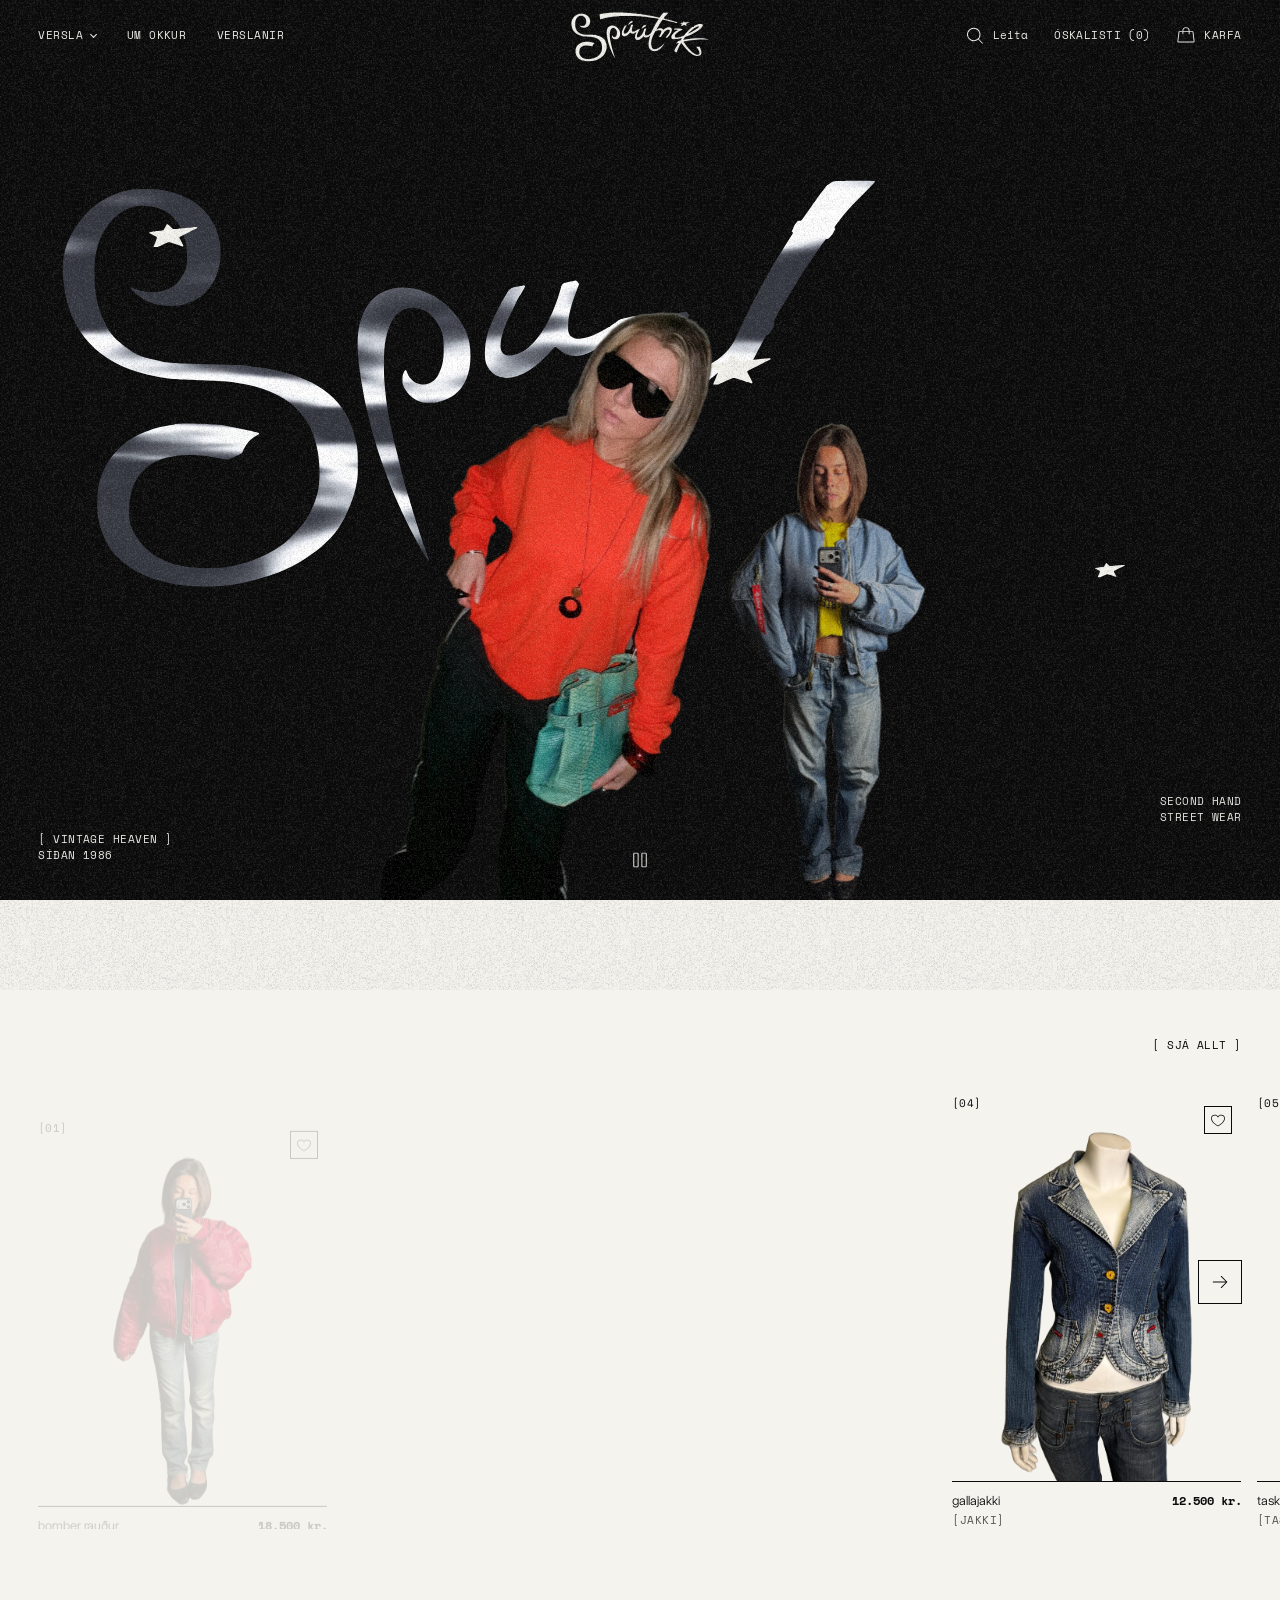
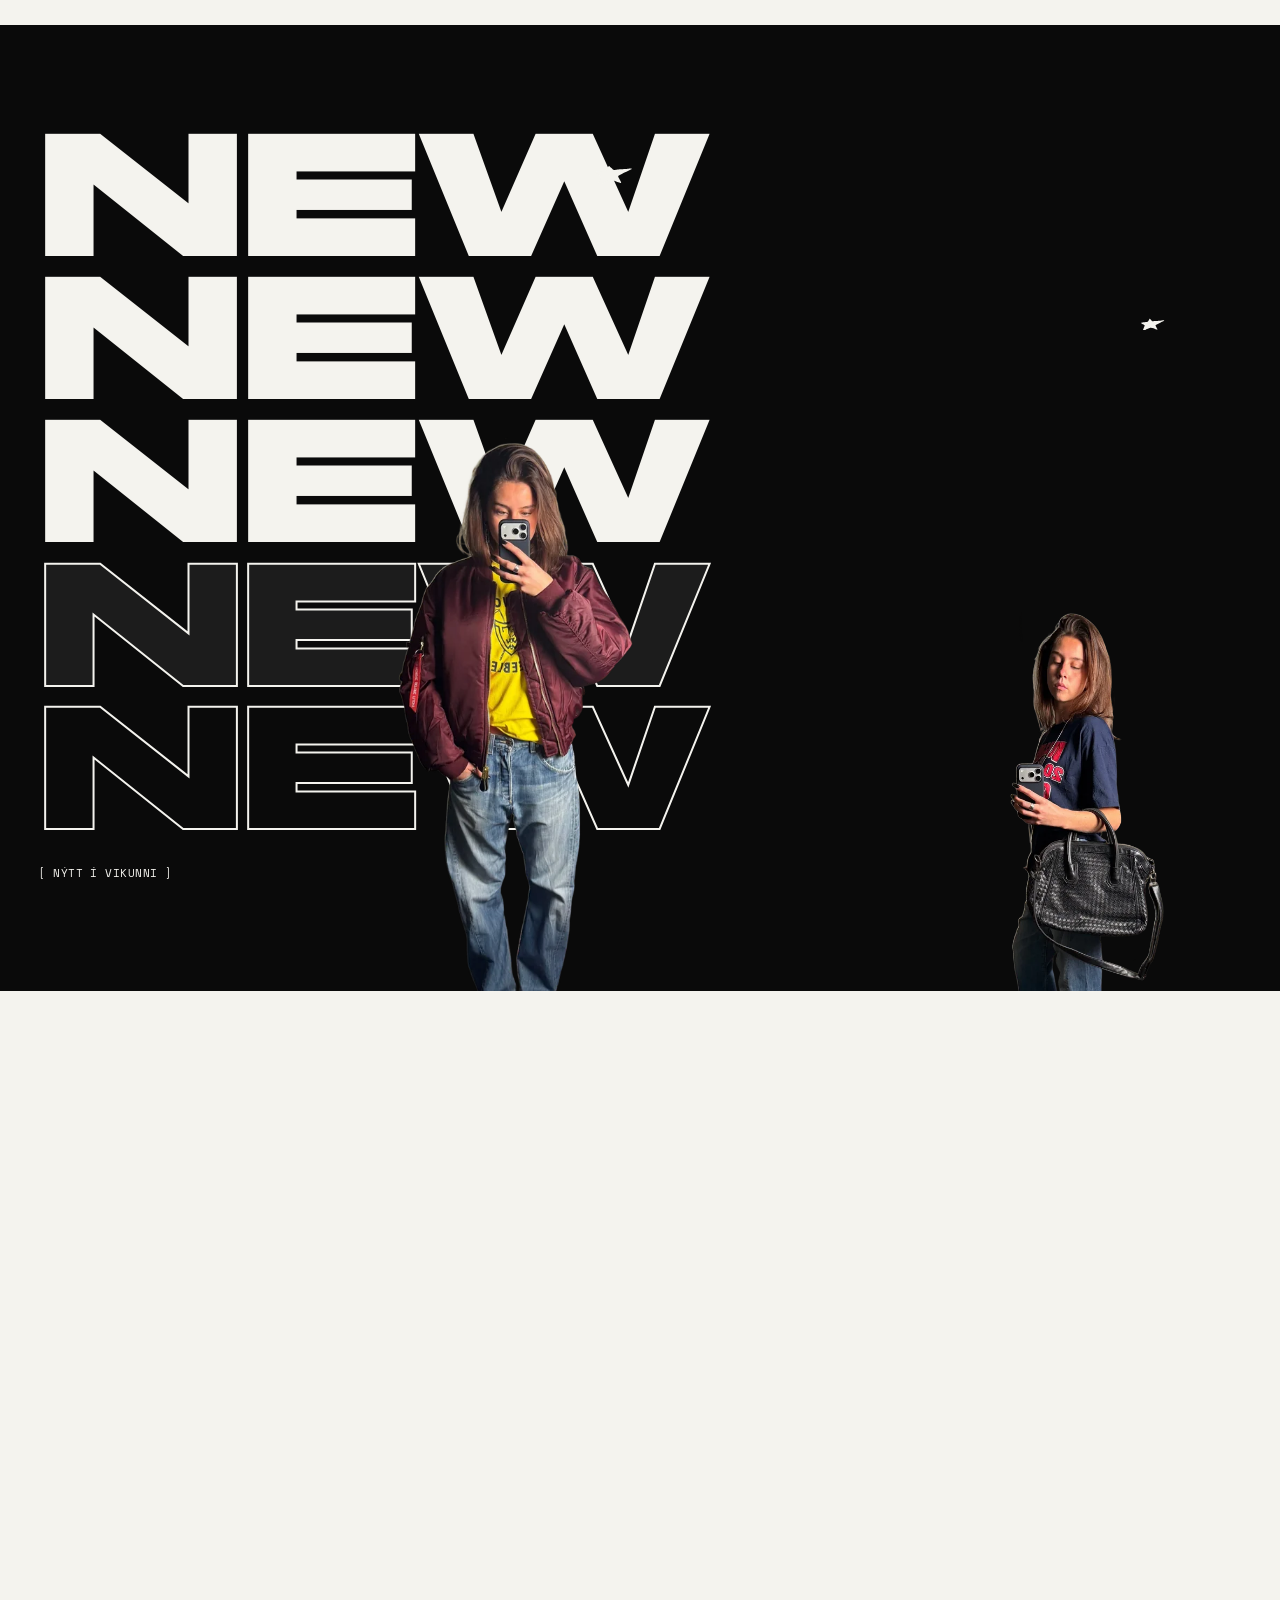
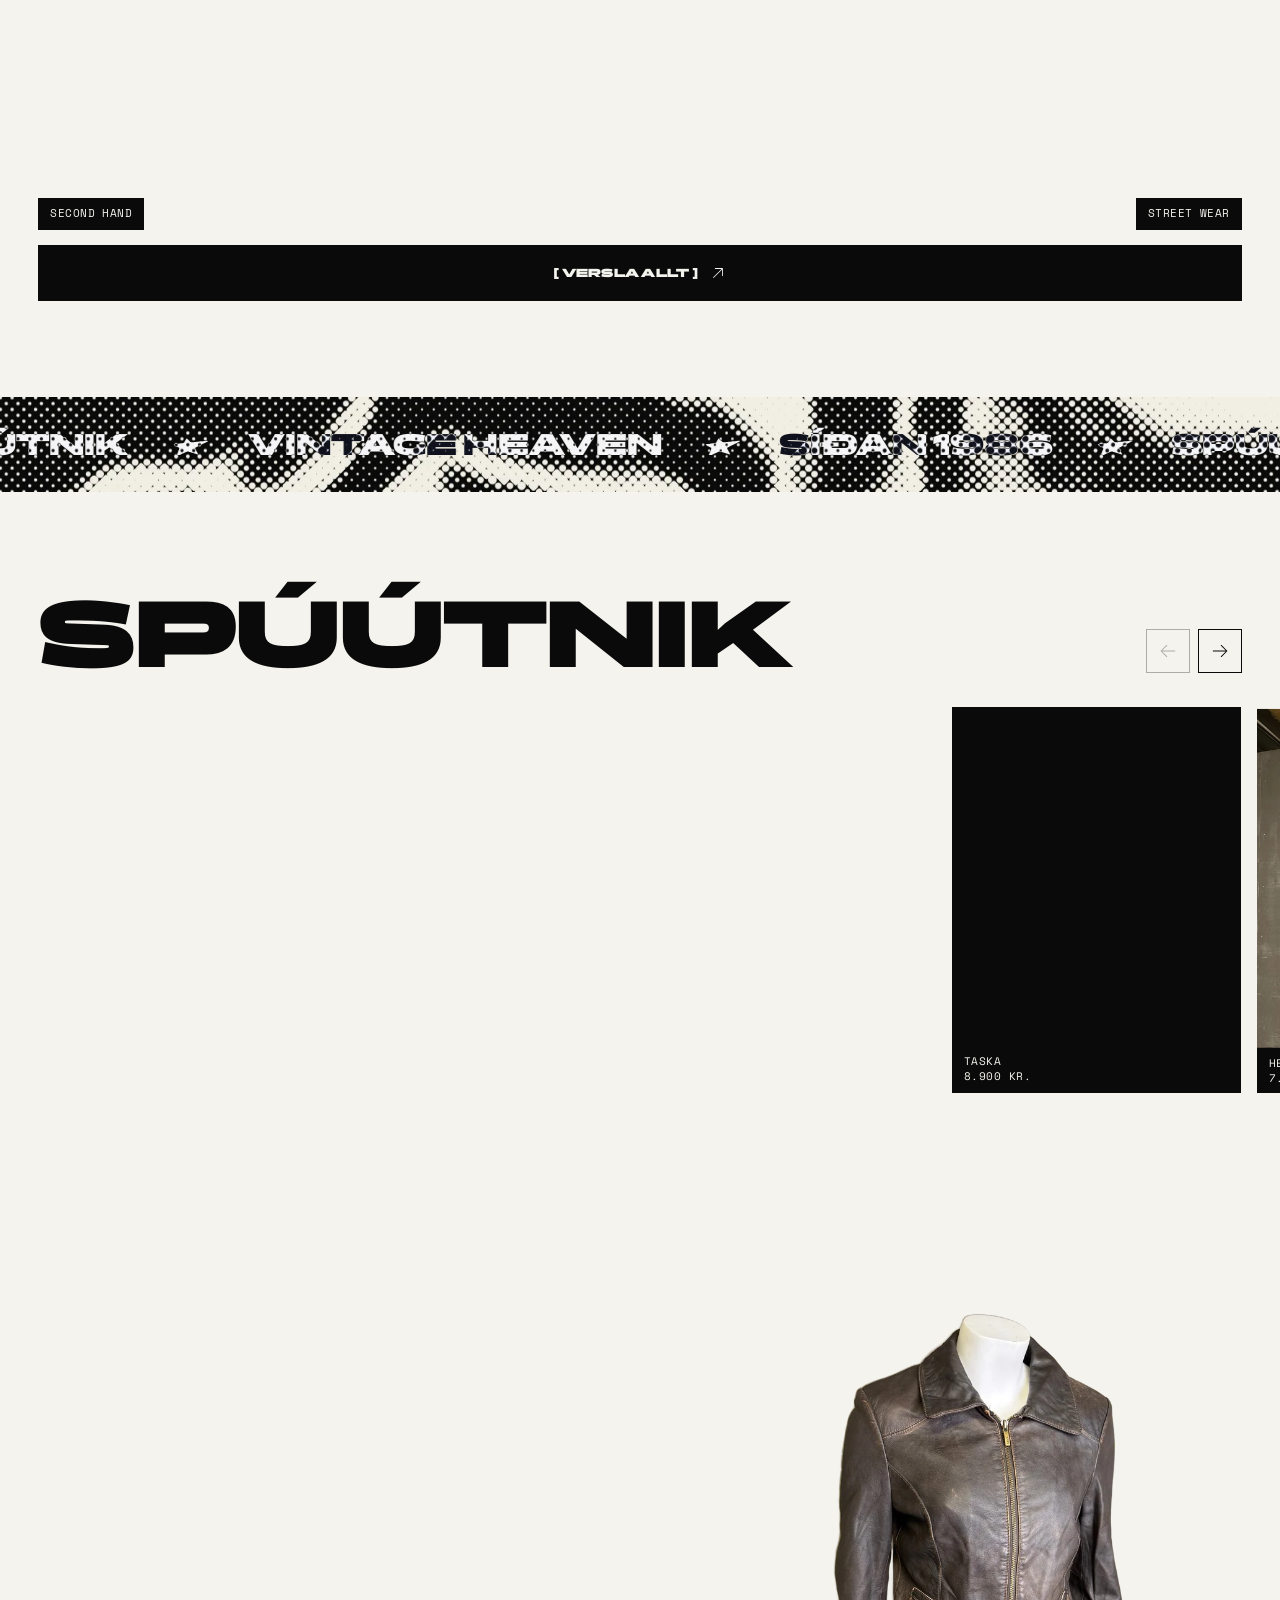
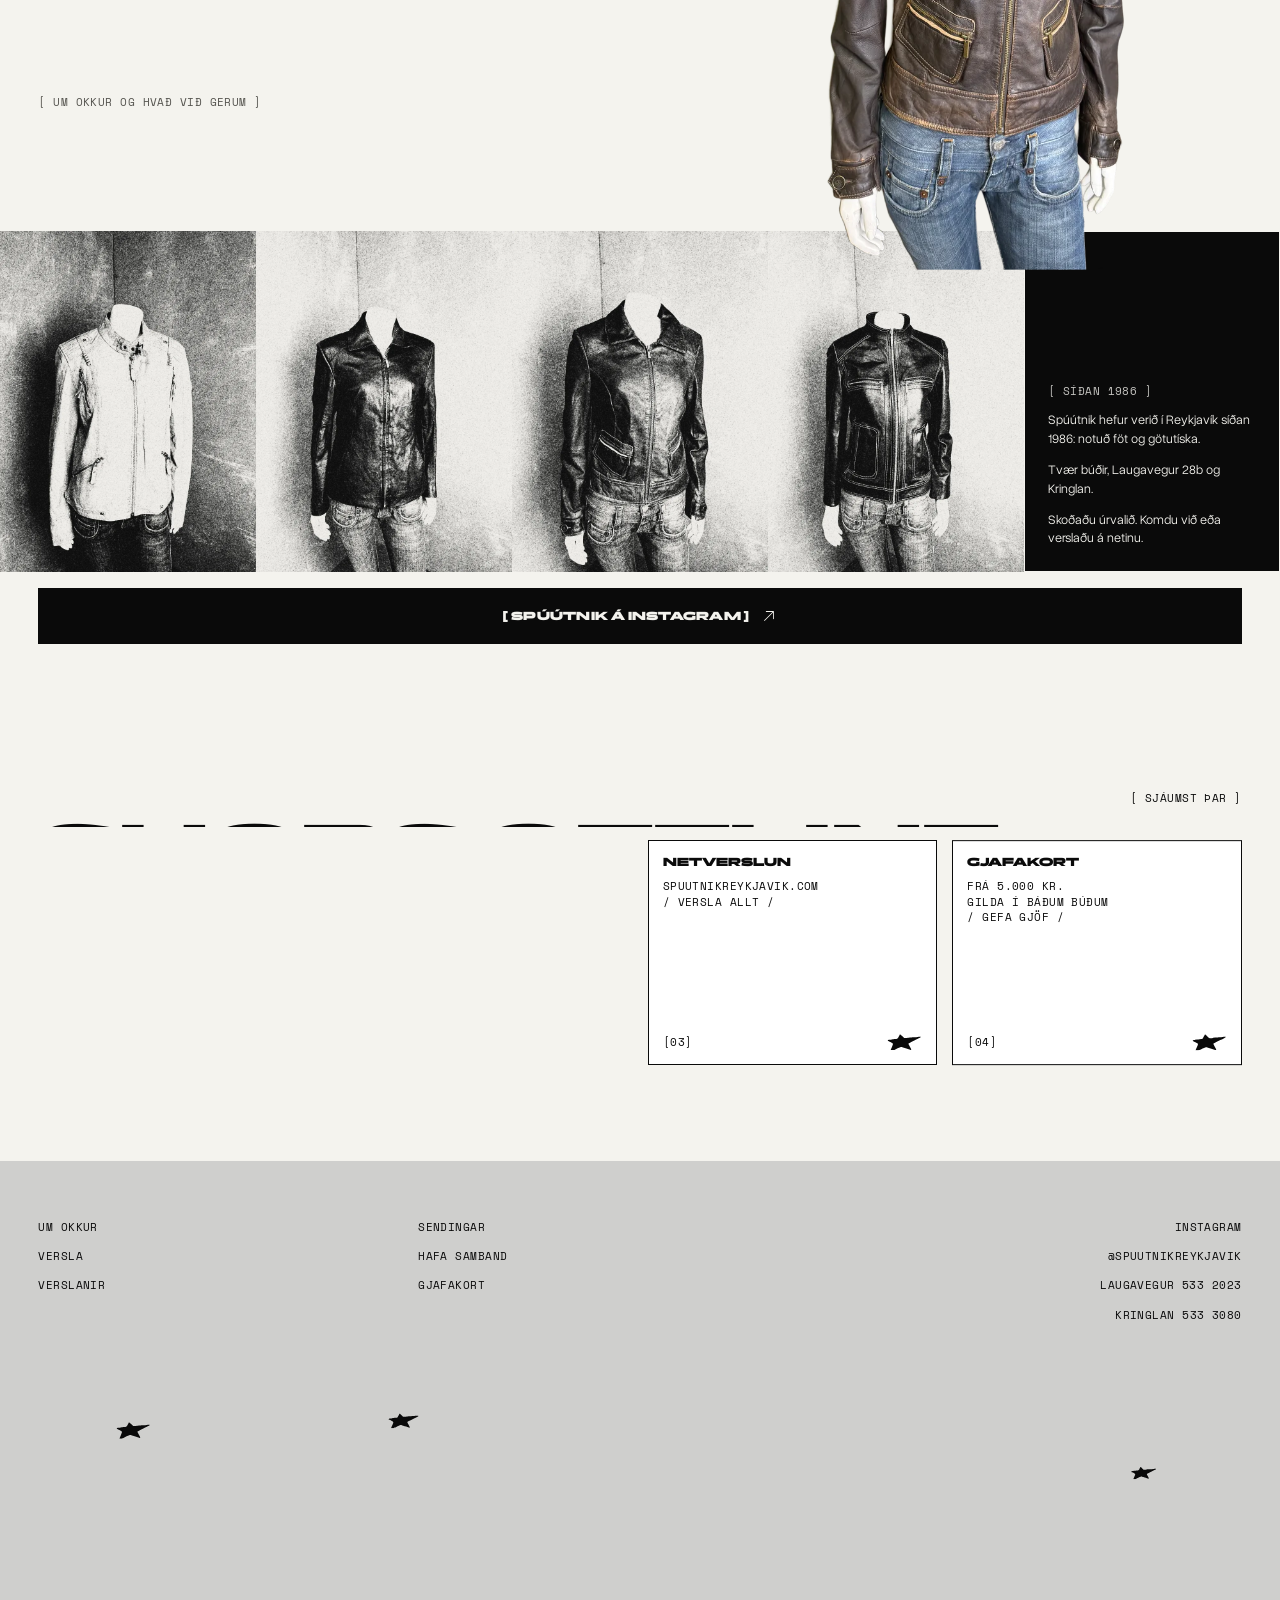
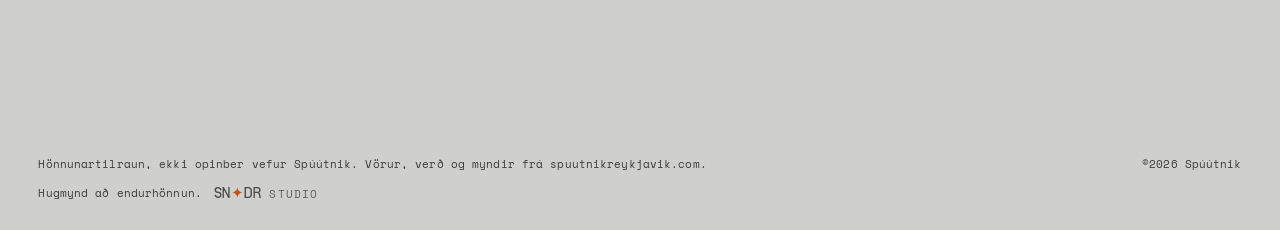
==== commit 96d1010e: "Deploy Spuutnik prototype (noindex preview)" ====
--- a/index.html
+++ b/index.html
@@ -317,8 +317,29 @@
 
     <nav class="hdr__nav t-lab" aria-label="Aðalvalmynd">
       <div class="dd">
-        <button class="dd__btn" type="button" aria-expanded="false" aria-controls="dd-shop">Versla</button>
-        <ul class="dd__list" id="dd-shop">
+        <button class="dd__btn" type="button" aria-expanded="false" aria-controls="mega">Versla</button>
+      </div>
+      <a href="#about">Um okkur</a>
+      <a href="#shops">Verslanir</a>
+    </nav>
+
+    <a class="hdr__logo" href="#top" aria-label="Spúútnik Reykjavík, efst á síðunni">
+      <svg class="logo" aria-hidden="true"><use href="#sp-logo"/></svg>
+    </a>
+
+    <div class="hdr__tools t-lab">
+      <button class="hdr__tool" type="button" data-search-open aria-label="Leita" aria-expanded="false" aria-controls="search"><svg class="ico" aria-hidden="true"><use href="img/icons.svg#i-magnifying-glass-light"/></svg><span class="hide-s">Leita</span></button>
+      <span class="hdr__tool hide-s"><span>Óskalisti (<span data-wish-count>0</span>)</span></span>
+      <a class="hdr__tool" href="https://spuutnikreykjavik.com/cart" target="_blank" rel="noopener"><svg class="ico" aria-hidden="true"><use href="img/icons.svg#i-handbag-light"/></svg><span>Karfa</span></a>
+    </div>
+  </div>
+
+  <!-- shop menu: a full-width bar under the header (hover-capable widths); the phone keeps the drawer -->
+  <div class="mega" id="mega" tabindex="-1" inert aria-label="Versla">
+    <div class="mega__in wrap">
+      <div class="mega__col" style="--i:0">
+        <p class="mega__h t-lab">[ Flokkar ]</p>
+        <ul class="mega__cats">
           <li><a href="https://spuutnikreykjavik.com/collections/nyjar-vorur-13-sept" target="_blank" rel="noopener">Nýtt í vikunni</a></li>
           <li><a href="https://spuutnikreykjavik.com/collections/animal-jakkar" target="_blank" rel="noopener">Jakkar</a></li>
           <li><a href="https://spuutnikreykjavik.com/collections/bomber-jakkar" target="_blank" rel="noopener">Bomber jakkar</a></li>
@@ -329,21 +350,38 @@
           <li><a href="https://spuutnikreykjavik.com/collections/pils" target="_blank" rel="noopener">Pils &amp; kjólar</a></li>
           <li><a href="https://spuutnikreykjavik.com/collections/toskur" target="_blank" rel="noopener">Töskur</a></li>
           <li><a href="https://spuutnikreykjavik.com/collections/skart" target="_blank" rel="noopener">Fylgihlutir</a></li>
-          <li><a href="https://spuutnikreykjavik.com/collections/versla-allt" target="_blank" rel="noopener">Allt</a></li>
+          <li><a class="mega__all" href="https://spuutnikreykjavik.com/collections/versla-allt" target="_blank" rel="noopener">Versla allt</a></li>
         </ul>
       </div>
-      <a href="#about">Um okkur</a>
-      <a href="#shops">Verslanir</a>
-    </nav>
-
-    <a class="hdr__logo" href="#top" aria-label="Spúútnik Reykjavík, efst á síðunni">
-      <svg class="logo" aria-hidden="true"><use href="#sp-logo"/></svg>
-    </a>
-
-    <div class="hdr__tools t-lab">
-      <button class="hdr__tool" type="button" data-search-open aria-label="Leita" aria-expanded="false" aria-controls="search"><svg class="ico" aria-hidden="true"><use href="img/icons.svg#i-magnifying-glass-light"/></svg><span class="hide-s">Leita</span></button>
-      <span class="hdr__tool hide-s"><span>Óskalisti (<span data-wish-count>0</span>)</span></span>
-      <a class="hdr__tool" href="https://spuutnikreykjavik.com/cart" target="_blank" rel="noopener"><svg class="ico" aria-hidden="true"><use href="img/icons.svg#i-handbag-light"/></svg><span>Karfa</span></a>
+      <div class="mega__col mega__col--new" style="--i:1">
+        <p class="mega__h t-lab">[ Nýtt í vikunni ]</p>
+        <div class="mega__picks">
+          <a class="mega__pick" href="https://spuutnikreykjavik.com/products/bomber-svartur-copy" target="_blank" rel="noopener">
+            <span class="mega__pick-img"><img src="img/fig/fav-bomber.webp" alt="" width="361" height="900" loading="lazy" decoding="async"></span>
+            <span class="mega__pick-t">bomber rauður</span><span class="mega__pick-p">18.500&nbsp;kr.</span>
+          </a>
+          <a class="mega__pick" href="https://spuutnikreykjavik.com/products/ledurjakki-5" target="_blank" rel="noopener">
+            <span class="mega__pick-img"><img src="img/fig/fav-ledurjakki.webp" alt="" width="486" height="900" loading="lazy" decoding="async"></span>
+            <span class="mega__pick-t">leðurjakki</span><span class="mega__pick-p">18.800&nbsp;kr.</span>
+          </a>
+          <a class="mega__pick" href="https://spuutnikreykjavik.com/products/bolur-juicy-couture" target="_blank" rel="noopener">
+            <span class="mega__pick-img"><img src="img/fig/fav-juicy.webp" alt="" width="400" height="900" loading="lazy" decoding="async"></span>
+            <span class="mega__pick-t">bolur juicy couture</span><span class="mega__pick-p">6.900&nbsp;kr.</span>
+          </a>
+        </div>
+      </div>
+      <div class="mega__col mega__col--info" style="--i:2">
+        <p class="mega__h t-lab">[ Verslanir ]</p>
+        <ul class="mega__shops">
+          <li><a href="https://www.google.com/maps/search/?api=1&amp;query=Laugavegur+28b+101+Reykjav%C3%ADk" target="_blank" rel="noopener">Laugavegur 28b</a><span class="t-lab">101 Reykjavík · sími 533 2023</span></li>
+          <li><a href="https://www.google.com/maps/search/?api=1&amp;query=Kringlan+4-12+103+Reykjav%C3%ADk" target="_blank" rel="noopener">Kringlan 4-12</a><span class="t-lab">103 Reykjavík · sími 533 3080</span></li>
+        </ul>
+        <p class="mega__h t-lab">[ Gjafakort ]</p>
+        <ul class="mega__shops">
+          <li><a href="https://spuutnikreykjavik.com/products/in-store-giftcard" target="_blank" rel="noopener">Gjafakort í búð</a><span class="t-lab">frá 5.000 kr. · gildir í báðum búðum</span></li>
+        </ul>
+        <p class="mega__foot t-lab"><svg class="mega__star" aria-hidden="true"><use href="#sp-star"/></svg>Second hand · Street wear · síðan 1986</p>
+      </div>
     </div>
   </div>
 
@@ -394,7 +432,7 @@
     <svg class="spark hero__sp" style="--sz:36px;--d:1.3s;right:12%;top:62%" aria-hidden="true"><use href="#sp-star"/></svg>
     <p class="hero__lab hero__lab--l t-lab"><span>[ Vintage heaven ]<br>síðan 1986</span></p>
     <button class="hero__pause" type="button" data-motion-toggle aria-pressed="false" aria-label="Stöðva hreyfingu"><svg class="ico" aria-hidden="true"><use href="img/icons.svg#i-pause-light"/></svg></button>
-    <p class="hero__lab hero__lab--r t-lab"><span>Second hand<br>Street wear</span></p>
+    <p class="hero__lab hero__lab--r t-lab"><span>Second hand<br>Street wear</span><a class="hero__new" href="https://spuutnikreykjavik.com/collections/nyjar-vorur-13-sept" target="_blank" rel="noopener">[ Nýtt í vikunni ]</a></p>
   </section>
 
   <!-- ============ ONLY FOR YOU ============ -->
@@ -575,7 +613,7 @@
         <span class="ln"><span>do we</span></span>
         <span class="ln"><span>do?</span></span>
       </h2>
-      <p class="about__cap t-lab">( um okkur og hvað við gerum )</p>
+      <p class="about__cap t-lab">[ um okkur og hvað við gerum ]</p>
       <div class="about__fig" aria-hidden="true"><img src="img/fig/fav-ledurjakki.webp" alt="" width="486" height="900" loading="lazy" decoding="async"></div>
     </div>
 
--- a/css/site.css
+++ b/css/site.css
@@ -70,7 +70,7 @@
 .main { position: relative; background: var(--paper); overflow-x: clip; }
 
 .grain {
-  position: fixed; inset: -50%; z-index: var(--z-grain); pointer-events: none;
+  position: fixed; inset: -10%; z-index: var(--z-grain); pointer-events: none; will-change: transform; /* 1.2x the viewport (it was 4x): the drift is at most 6% of the layer, inside the 10% bleed */
   background: url("../img/grain.png") 0 0 / 200px 200px;
   opacity: .3;
   animation: sp-grain 1s steps(6) infinite;
@@ -96,6 +96,13 @@
 .sigpen svg { position: absolute; inset: 0; width: 100%; height: 100%; overflow: visible; }
 .sigpen__static { fill: currentColor; }
 .sigpen.is-live .sigpen__static { display: none; }
+/* the finished chrome signature (hero): the texture slides behind a static glyph mask, a pure transform. The SVG highlight it replaces
+   re-rendered the whole 2.6 MP masked signature on the CPU for every update, which was the scroll lag in Safari. The mask sits on the
+   inner element so the glitch's drop-shadow (on the wrapper) is not clipped by it. */
+.sigchrome { position: absolute; inset: 0; pointer-events: none; opacity: 0; transition: opacity .28s linear; }
+.sigchrome.is-on { opacity: 1; }
+.sigchrome__m { position: absolute; inset: 0; overflow: hidden; -webkit-mask: url("../img/sig-glyph.svg") 0 0 / 100% 100% no-repeat; mask: url("../img/sig-glyph.svg") 0 0 / 100% 100% no-repeat; }
+.sigchrome__m img { position: absolute; left: 0; top: 0; width: 170%; height: 100%; max-width: none; will-change: transform; }
 .sig__star { position: absolute; left: 77.2%; top: 18.8%; width: 7.95%; aspect-ratio: 700 / 380; height: auto; fill: currentColor; transform-origin: 56% 50%; }
 .js:not(.ready) .ft__star { opacity: 0; }
 /* Start states for GSAP-owned elements use opacity/clip-path only. A start TRANSFORM here is parsed by GSAP
@@ -122,15 +129,50 @@
 .dd__btn { min-height: 44px; font: inherit; letter-spacing: inherit; text-transform: inherit; }
 .dd__btn::after { content: ""; display: inline-block; width: 5px; height: 5px; margin-left: 8px; border: solid currentColor; border-width: 0 1px 1px 0; transform: translateY(-2px) rotate(45deg); transition: transform .3s var(--ease-out); }
 .dd__btn[aria-expanded="true"]::after { transform: translateY(1px) rotate(225deg); }
-.dd__list {
-  position: absolute; left: calc(-1 * var(--pad)); top: 100%; min-width: 220px; padding: 10px var(--pad) 14px;
-  background: var(--paper); color: var(--ink); box-shadow: 0 0 0 1px var(--ink);
-  visibility: hidden; opacity: 0; transform: translate3d(0, -6px, 0);
-  transition: opacity .25s ease, transform .35s var(--ease-out), visibility 0s linear .25s;
-}
-.dd__list a { display: block; padding: 7px 0; }
-@media (hover: hover) and (pointer: fine) { .dd__list a:hover { text-decoration: underline; text-underline-offset: 3px; } }
-.dd[data-open="true"] .dd__list { visibility: visible; opacity: 1; transform: none; transition-delay: 0s; }
+/* shop menu: one full-width bar hanging from the header. Opens as a clip-path wipe from the header line (260ms), the three
+   columns settle in after it (40ms apart); closes faster (160ms) with no stagger. The header turns paper while it is open so
+   bar and header read as one sheet. Pointer open focuses nothing; keyboard open focuses the first link (js). */
+.mega {
+  position: absolute; left: 0; right: 0; top: 100%; z-index: -1; display: none;
+  background: var(--paper); color: var(--ink); box-shadow: 0 1px 0 var(--ink);
+  visibility: hidden; clip-path: inset(0 0 100% 0);
+  transition: clip-path .16s var(--ease-out), visibility 0s linear .16s;
+}
+.mega.is-open { visibility: visible; clip-path: inset(0 0 0 0); transition: clip-path .26s var(--ease-out), visibility 0s; }
+.mega__in { display: grid; grid-template-columns: minmax(0, 1.1fr) minmax(0, 1.5fr) minmax(0, 1fr); gap: 0 clamp(24px, 4vw, 72px); padding-top: 22px; padding-bottom: 28px; }
+.mega__col { min-width: 0; opacity: 0; transform: translate3d(0, 10px, 0); transition: opacity .12s ease, transform .12s ease; }
+.mega.is-open .mega__col { opacity: 1; transform: none; transition: opacity .26s var(--ease-out), transform .3s var(--ease-out); transition-delay: calc(var(--i, 0) * 45ms + 60ms); }
+.mega__h { margin-bottom: 10px; color: var(--mid); }
+.mega__h + .mega__h, .mega__shops + .mega__h { margin-top: 18px; }
+.mega__cats { columns: 2; column-gap: clamp(16px, 2vw, 32px); font: 500 15px/1.2 var(--f-text); }
+.mega__cats li { break-inside: avoid; }
+.mega__cats a, .mega__shops a { display: inline-flex; align-items: center; min-height: 34px; }
+.mega__all { font-weight: 700; }
+.mega__all::after { content: " →"; }
+.mega__picks { display: grid; grid-template-columns: repeat(3, minmax(0, 1fr)); gap: var(--gap); }
+.mega__pick { display: grid; gap: 4px; }
+.mega__pick-img { position: relative; display: block; aspect-ratio: 3 / 4; background: #fff; border-bottom: 1px solid var(--ink); overflow: hidden; }
+.mega__pick-img img { position: absolute; left: 50%; bottom: 0; height: 92%; width: auto; max-width: none; transform: translate3d(-50%, 0, 0); transition: transform .55s var(--ease-out); }
+.mega__pick-t { font: 400 13px/1.3 var(--f-text); margin-top: 6px; }
+.mega__pick-p { font: 700 11px/1.3 var(--f-mono); font-variant-numeric: tabular-nums; }
+.mega__shops li { display: grid; gap: 2px; padding: 4px 0; }
+.mega__shops a { font: 500 15px/1.2 var(--f-text); }
+.mega__shops .t-lab { color: var(--mid); }
+.mega__foot { display: flex; align-items: center; gap: 8px; margin-top: 26px; color: var(--mid); }
+.mega__star { width: 18px; height: auto; aspect-ratio: 700 / 380; fill: currentColor; flex: none; }
+@media (hover: hover) and (pointer: fine) {
+  .mega__cats a:hover, .mega__shops a:hover { text-decoration: underline; text-underline-offset: 3px; }
+  .mega__pick:hover .mega__pick-img img { transform: translate3d(-50%, -6px, 0); }
+  .mega__pick:hover .mega__pick-t { text-decoration: underline; text-underline-offset: 3px; }
+}
+.hdr.is-mega { background: var(--paper); color: var(--ink); box-shadow: 0 1px 0 var(--ink); }
+.hdr.is-mega.is-hidden { transform: translate3d(-50%, 0, 0); }
+@media (max-width: 1099px) { .mega__in { grid-template-columns: minmax(0, 1fr) minmax(0, 1fr); } .mega__col--new { display: none; } }
+@media (prefers-reduced-motion: reduce) {
+  .mega, .mega.is-open { clip-path: none; transition: opacity .2s ease, visibility 0s; opacity: 0; }
+  .mega.is-open { opacity: 1; }
+  .mega__col, .mega.is-open .mega__col { transform: none; transition-delay: 0s; }
+}
 
 
 .search { display: grid; grid-template-columns: minmax(0, 1fr) auto auto; gap: 12px; align-items: center; padding: 10px var(--pad) 12px; background: var(--paper); color: var(--ink); border-top: 1px solid var(--ink); box-shadow: 0 1px 0 var(--ink); }
@@ -173,10 +215,15 @@
 .hero__lab--l { left: var(--edge); }
 .hero__lab--r { right: var(--edge); text-align: right; }
 .js:not(.ready) .hero__lab span { opacity: 0; }
+/* the one invitation on the landing page: appears after the star has landed (js), never before */
+.hero__new { display: inline-flex; align-items: center; min-height: 32px; margin-top: 6px; padding: 0 2px; }
+@media (hover: hover) and (pointer: fine) { .hero__new:hover { text-decoration: underline; text-underline-offset: 4px; } }
 .hero__pause { position: absolute; left: 50%; bottom: clamp(4px, 1.4vw, 20px); translate: -50% 0; z-index: 4; width: 44px; height: 44px; display: grid; place-items: center; color: var(--paper); transition: opacity .2s ease, transform .16s ease-out; }
 .hero__pause:active { transform: scale(.94); }
 @media (hover: hover) and (pointer: fine) { .hero__pause:hover { opacity: .7; } }
 .hero__sp { z-index: 4; }
+/* phones: the second sparkle sits beside the blue model's head instead of on her jacket */
+@media (max-width: 759px) { .hero__sp + .hero__sp { top: 38% !important; right: 8% !important; } }
 
 /* ---------- section heads, wrap ---------- */
 .wrap { max-width: var(--maxw); margin-inline: auto; padding-inline: var(--pad); }
@@ -199,7 +246,7 @@
   70% { filter: drop-shadow(2px 0 0 rgb(255 255 255 / .85)) drop-shadow(-2px 0 0 rgb(10 10 10 / .85)); }
 }
 @media (hover: hover) and (pointer: fine) { .hdr__logo:hover .logo { animation: sp-glitch .36s steps(1, end); } }
-.hero__sig.is-glitch svg { animation: sp-glitch .42s steps(1, end); }
+.hero__sig.is-glitch svg, .hero__sig.is-glitch .sigchrome { animation: sp-glitch .42s steps(1, end); }
 
 /* ---------- rails + cards: clean cut-outs on flat paper, hairline floor ---------- */
 .rail-wrap { position: relative; }
@@ -389,6 +436,7 @@
   .rack__row { display: grid; grid-template-columns: repeat(5, minmax(0, 1fr)); overflow: visible; }
   .rack__t { flex: none; align-self: stretch; }
   .shops__grid { grid-template-columns: repeat(4, 1fr); }
+  .box { aspect-ratio: 1 / .78; } /* four across: a square left two thirds of each box empty */
   .ft__cols { grid-template-columns: 1fr 1fr 1.3fr; }
   .ft__r { grid-column: auto; text-align: right; }
 }
@@ -418,7 +466,7 @@
 :where(.card__media, .st__media, .rack__t, .pair__a, .pair__b):focus-visible::after { content: ""; position: absolute; inset: 2px; border: 2px solid var(--ink); pointer-events: none; z-index: 5; }
 .heart:focus-visible { outline: 2px solid var(--ink); outline-offset: -3px; background: var(--paper); }
 .pair__a:focus-visible .pair__col, .rack__t:focus-visible .rack__col { opacity: 1; }
-.dd__list { max-height: calc(100svh - var(--hdr-h) - var(--frame) - 24px); overflow-y: auto; }
+.mega { max-height: calc(100svh - var(--hdr-h) - var(--frame) - 24px); overflow-y: auto; }
 html:not(.has-js) .curtain, html:not(.has-js) .grain,
 html:not(.has-js) button, html:not(.has-js) .hdr__nav, html:not(.has-js) span.hdr__tool { display: none; }
 html:not(.has-js) .hdr { position: absolute; background: var(--ink); }
@@ -429,3 +477,10 @@
 
 /* Lenis also reads native scroll padding; apply the anchor offset exactly once. */
 :where(main, section)[tabindex="-1"] { scroll-margin-top: 0; }
+
+/* focus-guard (_tools/focus-guard) */
+/* focus-guard.css: pairs with focus-guard.js. No ring after a tap or a click; every ring for the keyboard.
+   Text fields keep theirs (the user is typing there whatever opened it). */
+html[data-input="pointer"] :focus-visible:not(input):not(textarea):not(select):not([contenteditable="true"]) { outline: none; }
+/* a focus target that is only a container (a menu panel, a dialog, a drawer): never ring it */
+[tabindex="-1"]:focus { outline: none; }
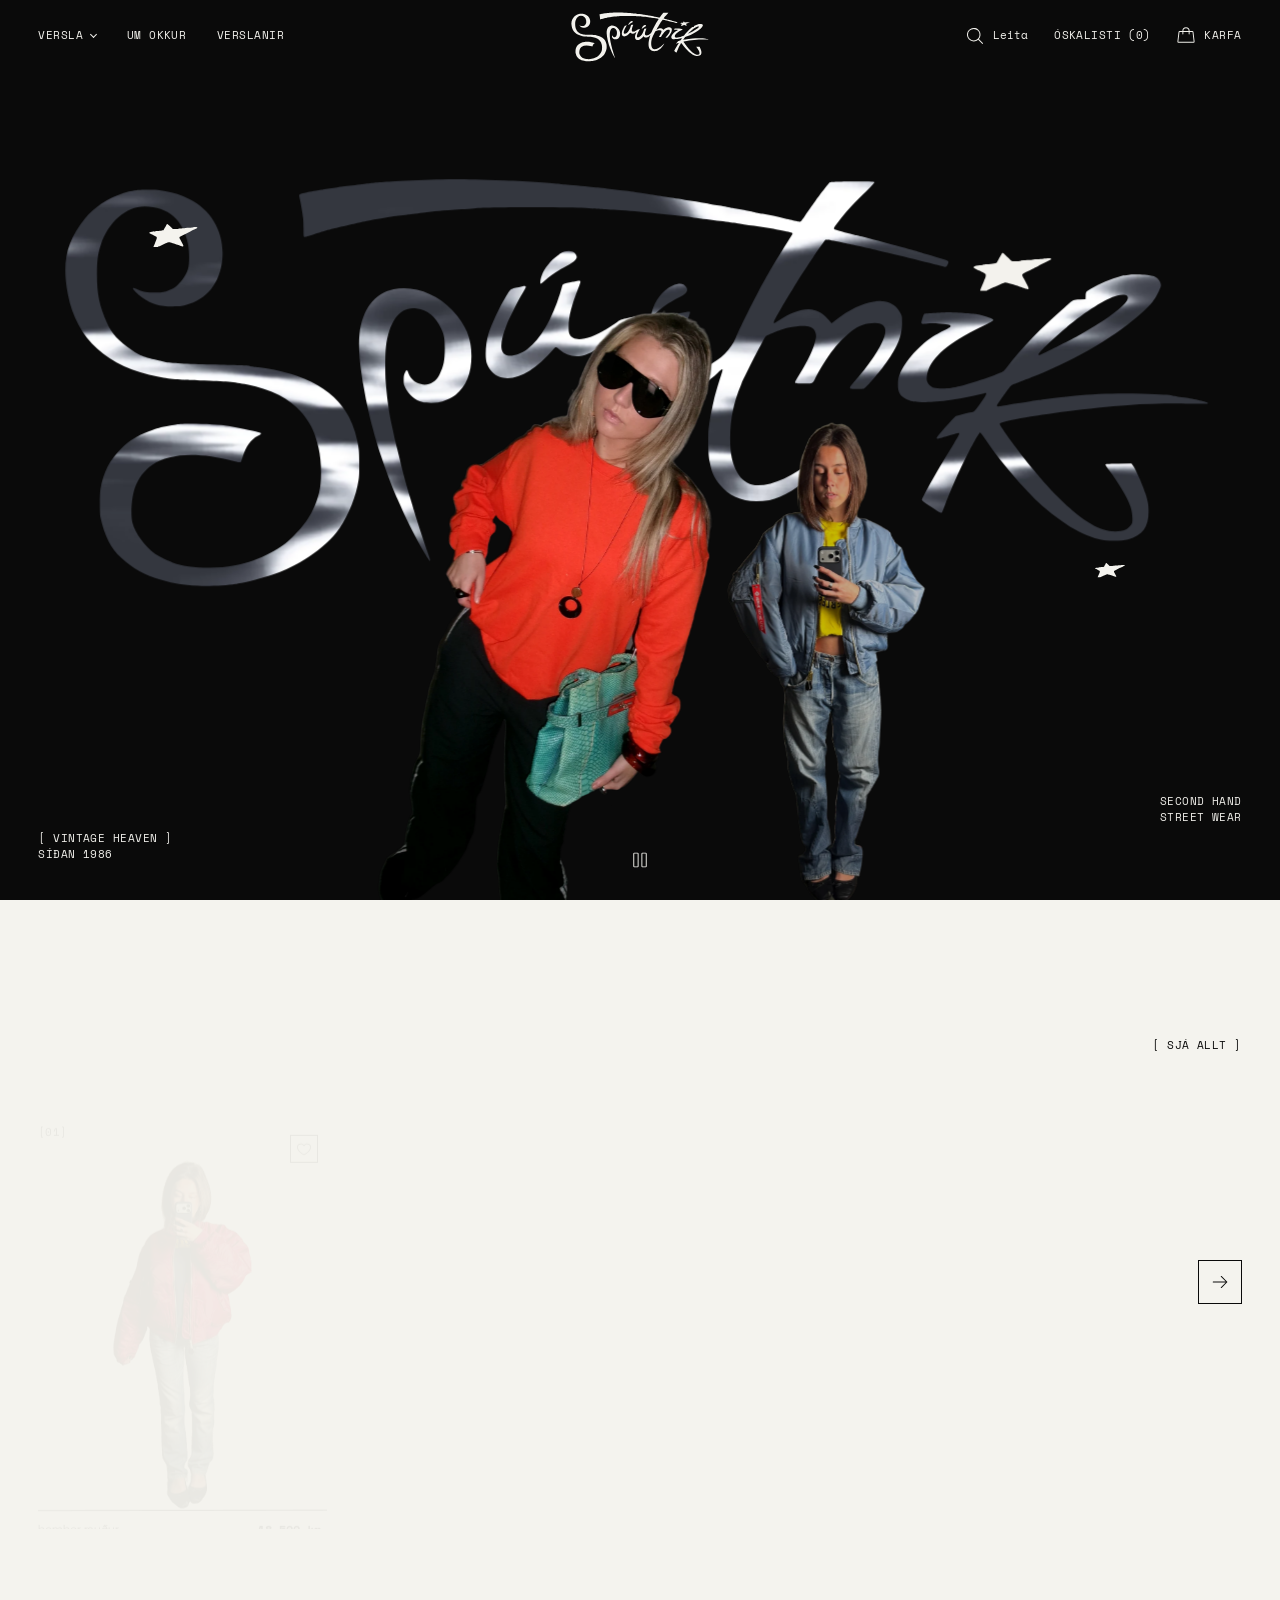
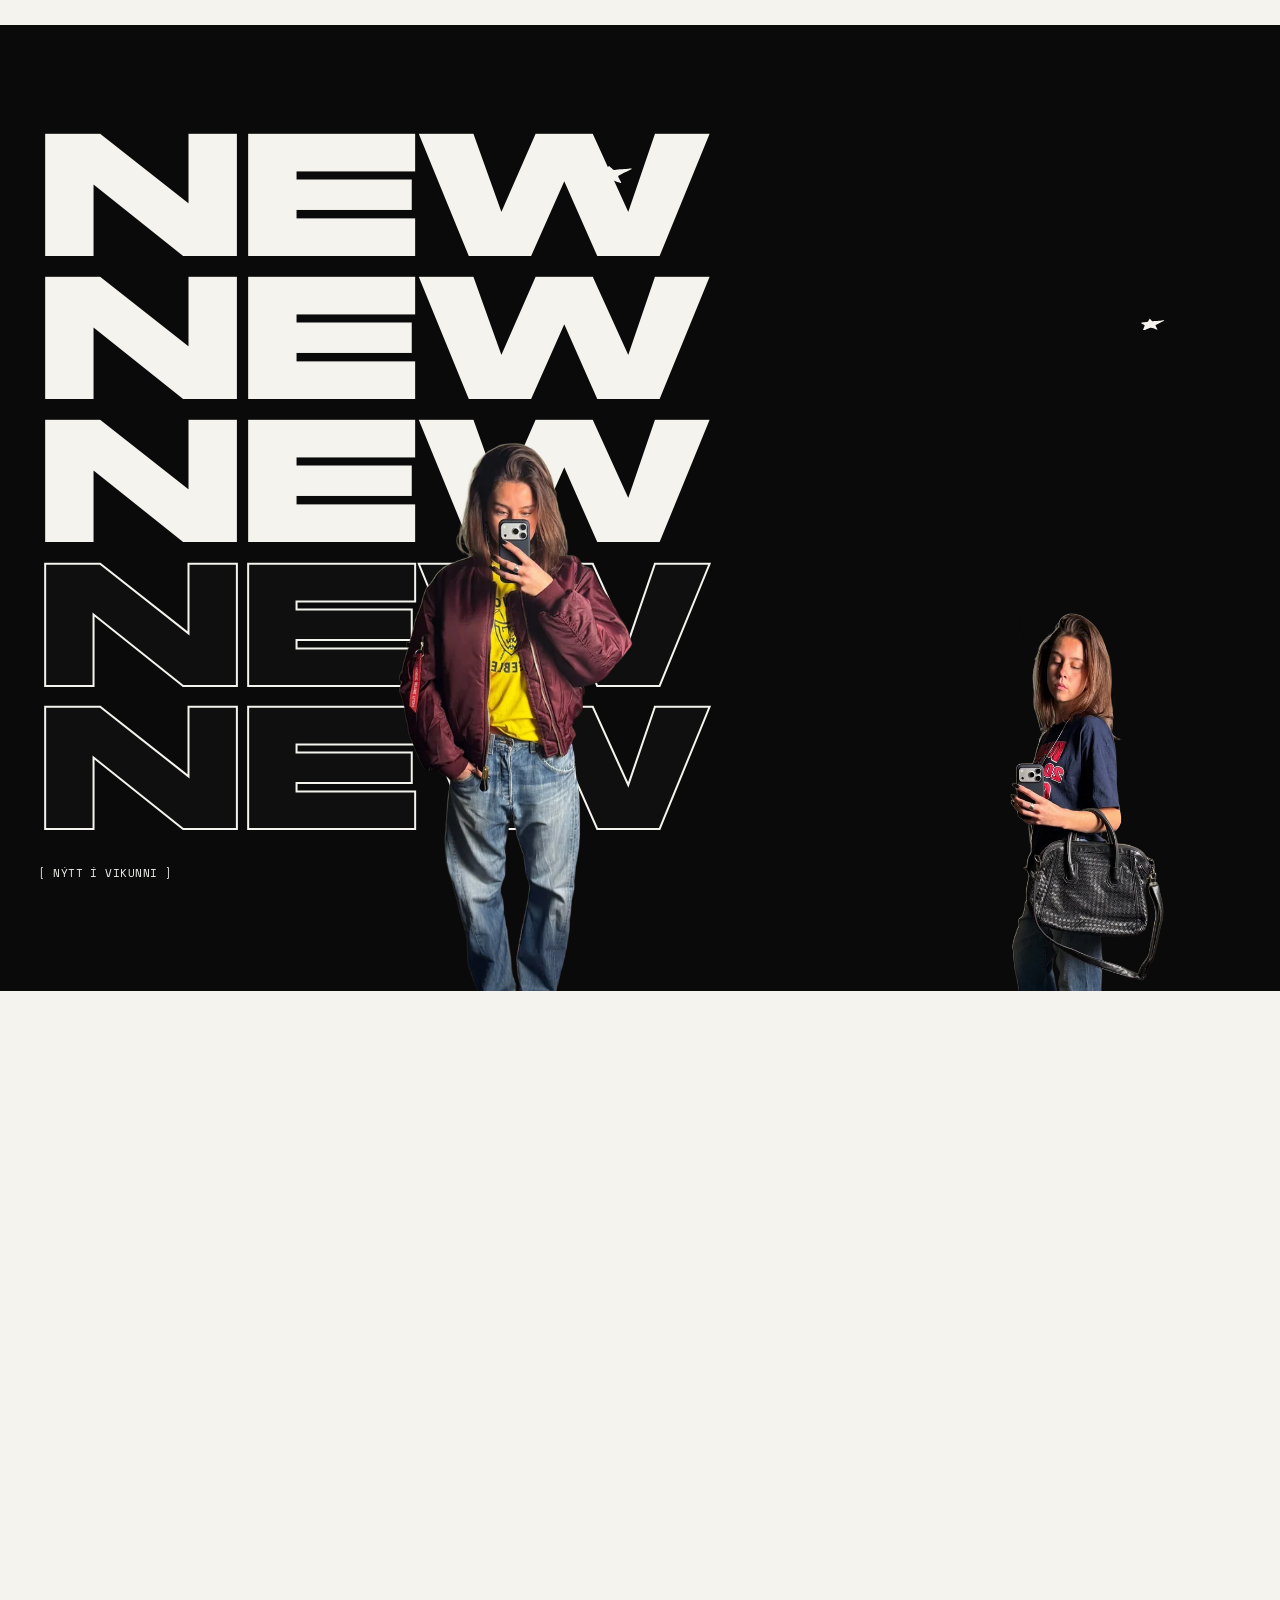
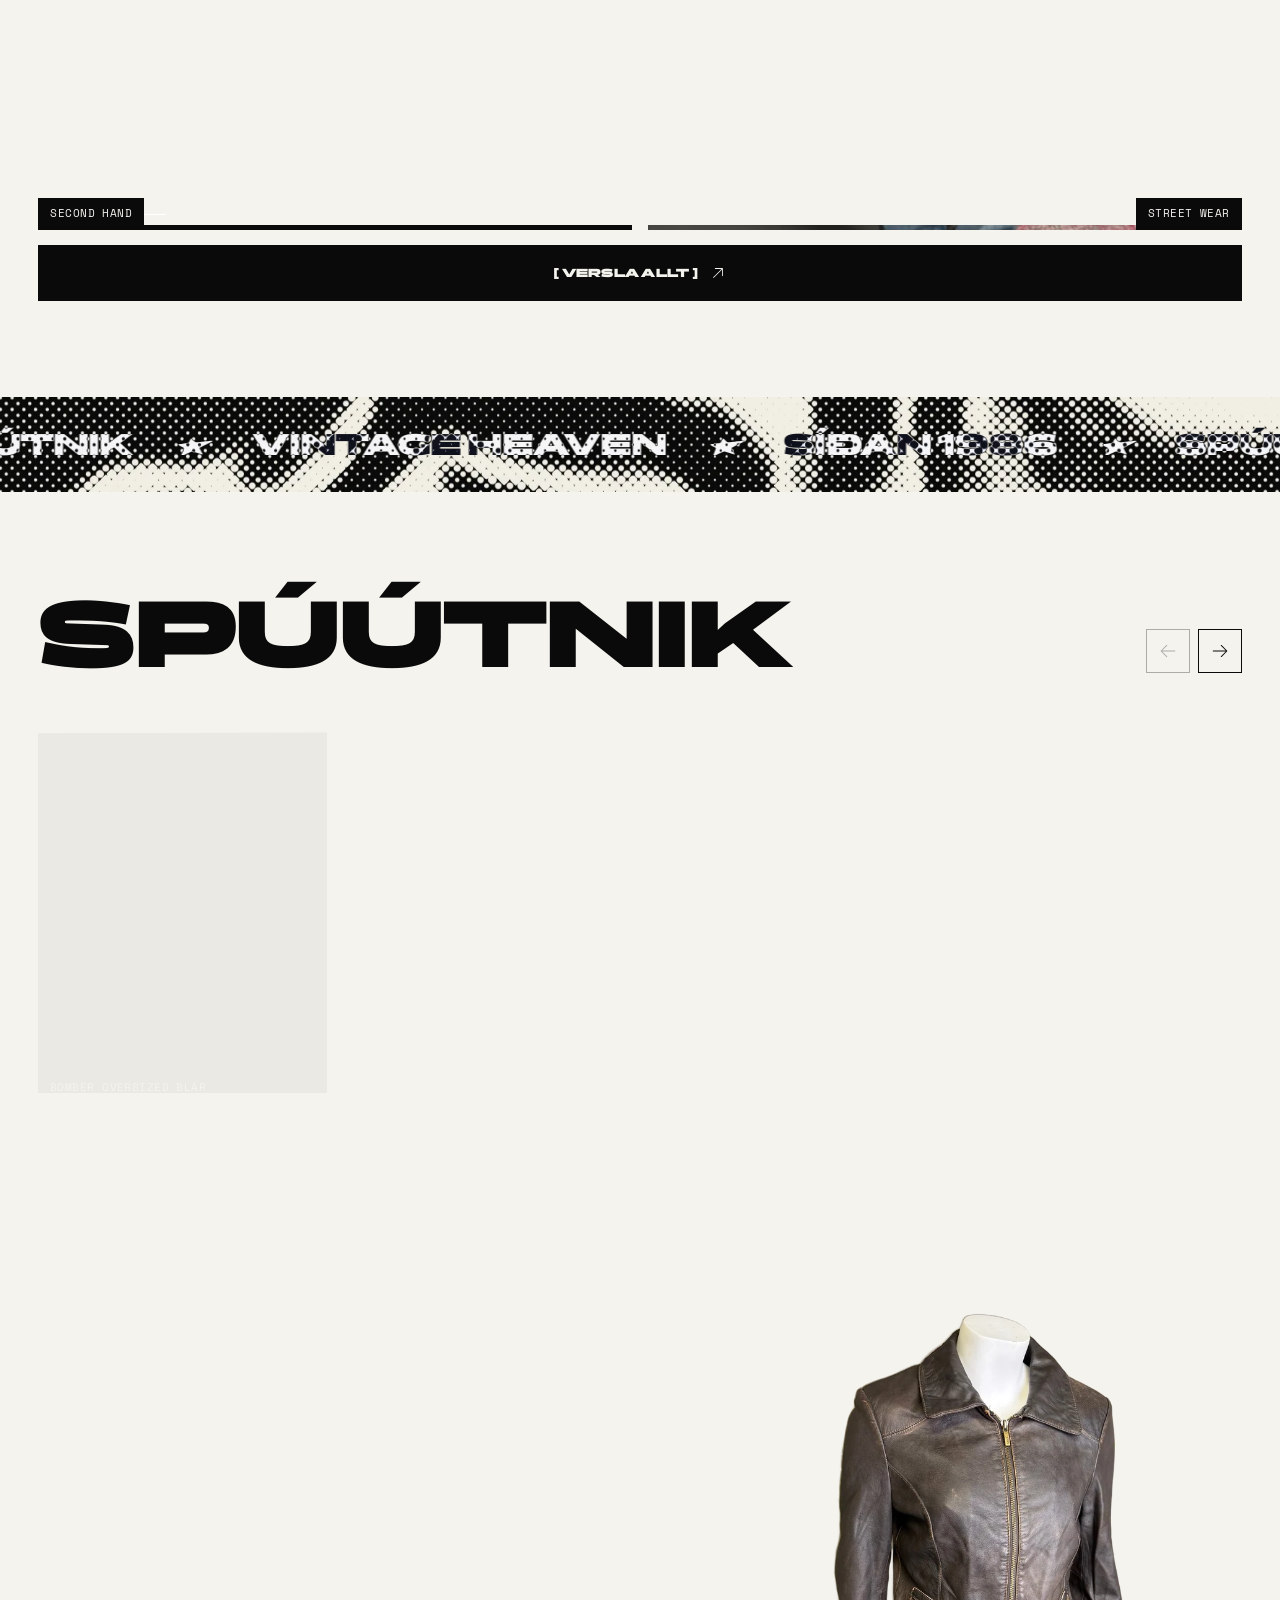
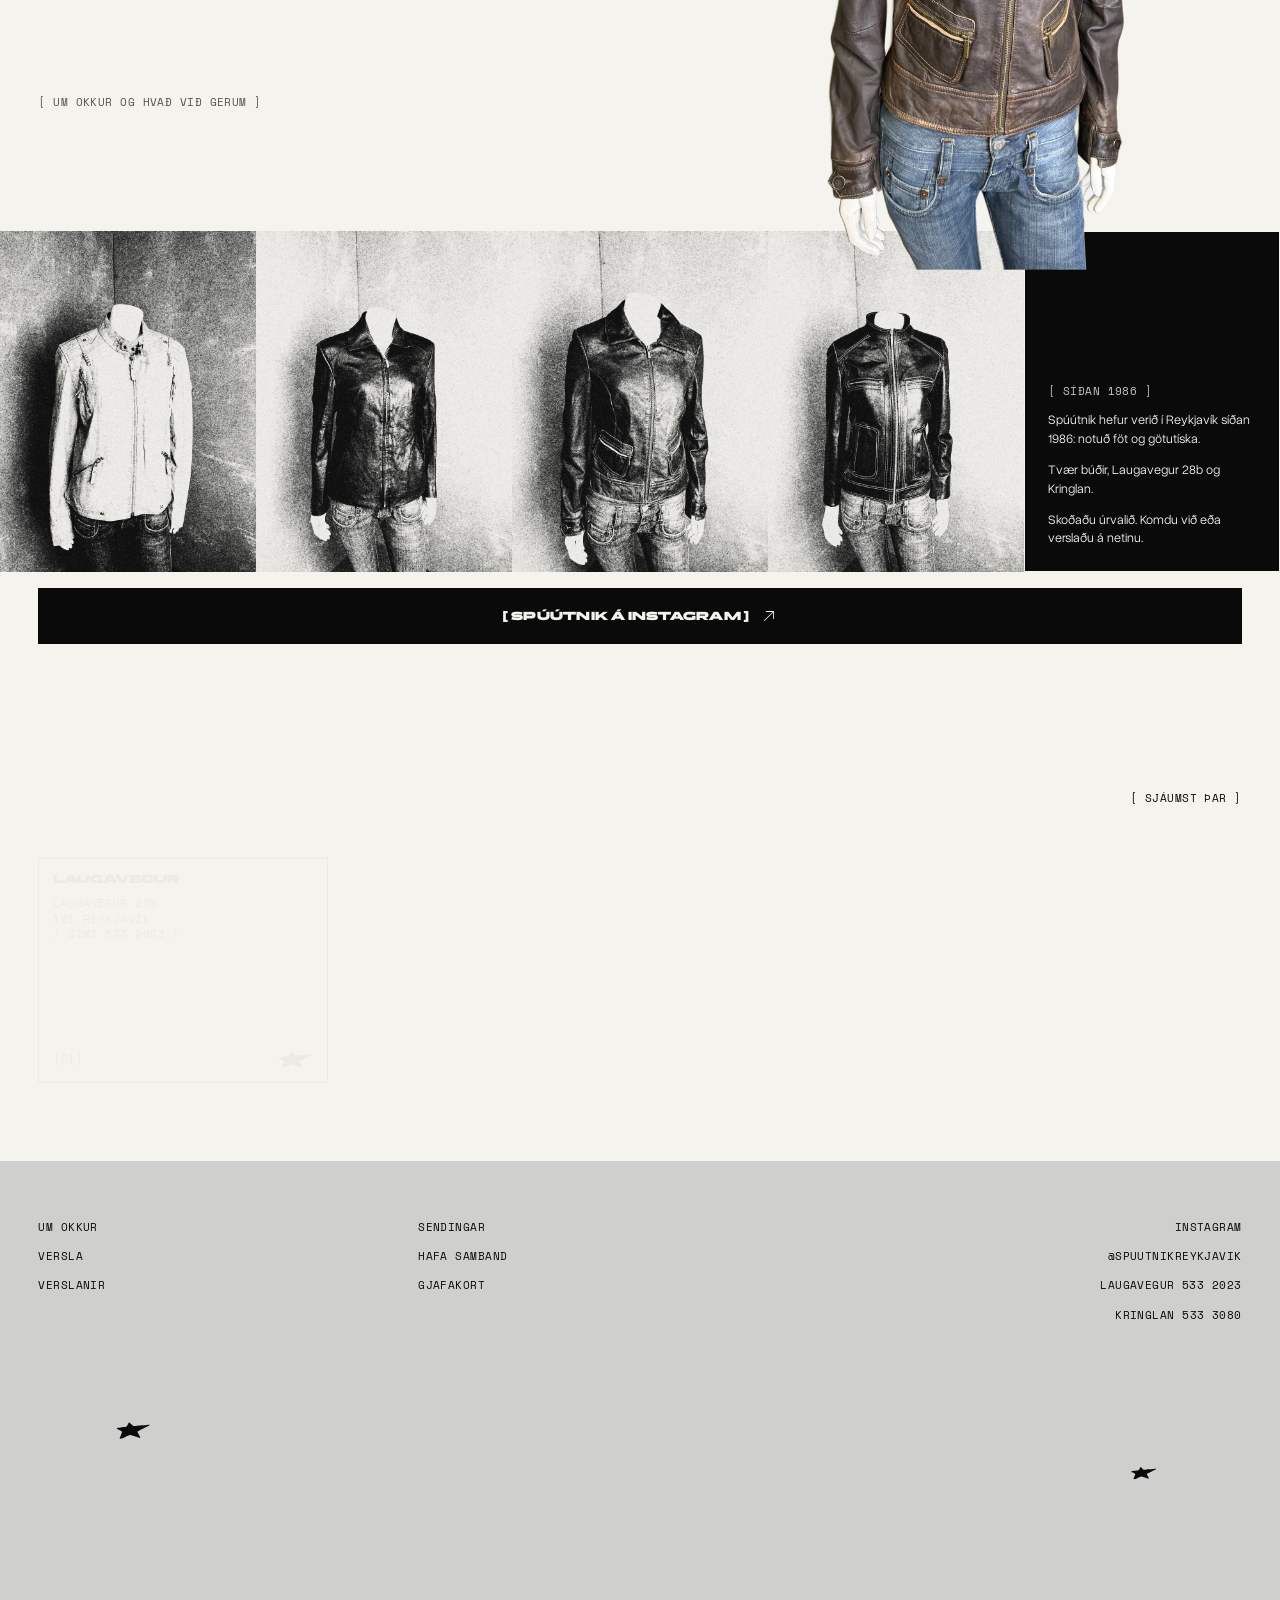
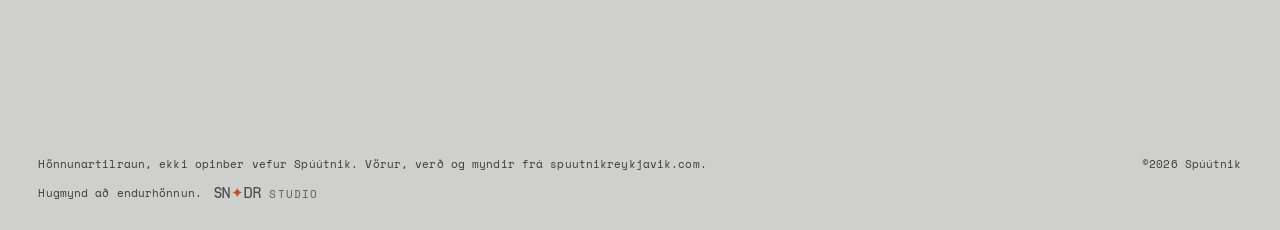
==== commit 297c1918: "Deploy Spuutnik prototype (noindex preview)" ====
--- a/index.html
+++ b/index.html
@@ -306,7 +306,6 @@
 <div class="curtain" aria-hidden="true">
   <svg class="curtain__star"><use href="#sp-star"/></svg>
 </div>
-<div class="grain" aria-hidden="true"></div>
 
 <!-- ============ HEADER ============ -->
 <header class="hdr" id="hdr">
@@ -395,7 +394,6 @@
 
 <!-- ============ MOBILE MENU ============ -->
 <div class="menu" id="menu" hidden>
-  <div class="menu__bg" aria-hidden="true"></div>
   <nav class="menu__nav" aria-label="Valmynd">
     <ul>
       <li><span class="ln"><a href="https://spuutnikreykjavik.com/collections/nyjar-vorur-13-sept" target="_blank" rel="noopener">Nýtt í vikunni</a></span></li>
@@ -705,7 +703,6 @@
 <script src="js/vendor/gsap.min.js"></script>
 <script src="js/vendor/ScrollTrigger.min.js"></script>
 <script src="js/vendor/lenis.min.js"></script>
-<script src="js/sig-strokes.js"></script>
 <script src="js/site.js"></script>
 </body>
 </html>
--- a/css/site.css
+++ b/css/site.css
@@ -69,41 +69,30 @@
 /* ---------- sheet, grain, curtain ---------- */
 .main { position: relative; background: var(--paper); overflow-x: clip; }
 
-.grain {
-  position: fixed; inset: -10%; z-index: var(--z-grain); pointer-events: none; will-change: transform; /* 1.2x the viewport (it was 4x): the drift is at most 6% of the layer, inside the 10% bleed */
-  background: url("../img/grain.png") 0 0 / 200px 200px;
-  opacity: .3;
-  animation: sp-grain 1s steps(6) infinite;
-}
-@keyframes sp-grain {
-  0% { transform: translate3d(0, 0, 0); } 17% { transform: translate3d(-4%, 3%, 0); } 33% { transform: translate3d(3%, -5%, 0); }
-  50% { transform: translate3d(-6%, -2%, 0); } 67% { transform: translate3d(5%, 4%, 0); } 83% { transform: translate3d(-2%, 6%, 0); } 100% { transform: translate3d(0, 0, 0); }
-}
-
 .curtain {
   position: fixed; inset: 0; z-index: var(--z-curtain); display: grid; place-items: center;
   background: var(--ink); pointer-events: none;
   animation: sp-curtain .9s var(--ease-io) 1.15s both;
 }
-.curtain::before { content: ""; position: absolute; inset: 0; background: url("../img/chrome-b.webp") center / cover; opacity: .32; }
-.curtain__star { position: relative; width: 68px; height: 37px; color: var(--cream); animation: sp-spin 1.3s linear infinite, sp-glitch .9s steps(1, end) infinite; }
+.curtain__star { position: relative; width: 68px; height: 37px; color: var(--cream); animation: sp-spin 1.3s linear infinite; }
 @keyframes sp-curtain { to { clip-path: inset(0 0 100% 0); visibility: hidden; } }
 @keyframes sp-spin { to { transform: rotate(360deg); } }
 
-/* ---------- signature (their hand-lettered logo): written by a pen, chrome on the hero ---------- */
+/* ---------- signature (their hand-lettered logo): one wipe, chrome on the hero, ink in the footer ---------- */
 .logo { width: 100%; height: auto; aspect-ratio: 2640 / 990; fill: currentColor; }
 .sigpen { position: relative; width: 100%; aspect-ratio: 2640 / 990; color: var(--paper); }
 .sigpen svg { position: absolute; inset: 0; width: 100%; height: 100%; overflow: visible; }
 .sigpen__static { fill: currentColor; }
 .sigpen.is-live .sigpen__static { display: none; }
-/* the finished chrome signature (hero): the texture slides behind a static glyph mask, a pure transform. The SVG highlight it replaces
-   re-rendered the whole 2.6 MP masked signature on the CPU for every update, which was the scroll lag in Safari. The mask sits on the
-   inner element so the glitch's drop-shadow (on the wrapper) is not clipped by it. */
-.sigchrome { position: absolute; inset: 0; pointer-events: none; opacity: 0; transition: opacity .28s linear; }
-.sigchrome.is-on { opacity: 1; }
-.sigchrome__m { position: absolute; inset: 0; overflow: hidden; -webkit-mask: url("../img/sig-glyph.svg") 0 0 / 100% 100% no-repeat; mask: url("../img/sig-glyph.svg") 0 0 / 100% 100% no-repeat; }
+/* the glyph is a static CSS mask over a plain layer; the chrome texture slides behind it as a transform (never a repaint of the glyph) */
+.sigchrome { position: absolute; inset: 0; pointer-events: none; }
+/* inset 1px: at 1x DPR the mask's edge texel let a one-pixel row of the texture through along the box's top edge (measured 29 vs 10) */
+.sigchrome__m { position: absolute; inset: 1px; overflow: hidden; -webkit-mask: url("../img/sig-glyph.svg") 0 0 / 100% 100% no-repeat; mask: url("../img/sig-glyph.svg") 0 0 / 100% 100% no-repeat; }
 .sigchrome__m img { position: absolute; left: 0; top: 0; width: 170%; height: 100%; max-width: none; will-change: transform; }
-.sig__star { position: absolute; left: 77.2%; top: 18.8%; width: 7.95%; aspect-ratio: 700 / 380; height: auto; fill: currentColor; transform-origin: 56% 50%; }
+.sigchrome__m--ink { background: currentColor; }
+/* their star, where it sits in the logo (2118/336 of the 2853x1524 space); beats the full-size rule for .sigpen svg above */
+.sigpen svg.sig__star { position: absolute; inset: auto; left: 77.2%; top: 18.8%; width: 7.95%; aspect-ratio: 700 / 380; height: auto; fill: currentColor; transform-origin: 56% 50%; }
+.sig__star use { fill: currentColor; }
 .js:not(.ready) .ft__star { opacity: 0; }
 /* Start states for GSAP-owned elements use opacity/clip-path only. A start TRANSFORM here is parsed by GSAP
    as a real x/y and stays on top of the tween (found the hard way). */
@@ -186,7 +175,6 @@
 /* ---------- mobile menu ---------- */
 .menu { position: fixed; inset: 0; z-index: var(--z-menu); display: flex; flex-direction: column; justify-content: space-between; padding: calc(96px + var(--safe-top)) var(--pad) calc(28px + env(safe-area-inset-bottom)); background: var(--ink); color: var(--paper); overflow-y: auto; overscroll-behavior: contain; }
 .menu[hidden] { display: none; }
-.menu__bg { position: absolute; inset: 0; background: url("../img/chrome-b.webp") center / cover; opacity: .28; pointer-events: none; }
 .menu__nav, .menu__foot { position: relative; }
 .menu__nav a { display: block; font: 800 clamp(1.5rem, 8vw, 2.6rem)/1.08 var(--f-display); text-transform: uppercase; padding: 6px 0; }
 .menu .ln { display: block; overflow: clip; padding-block: .14em; margin-block: -.14em; }
@@ -194,8 +182,7 @@
 .menu.is-in .ln > * { animation: sp-menu-in .8s var(--ease-out) both; animation-delay: calc(var(--i, 0) * 55ms + 120ms); }
 @keyframes sp-menu-in { from { transform: translate3d(0, 110%, 0); } to { transform: none; } }
 .menu__foot { margin-top: 32px; opacity: .85; }
-.motion-paused .grain, .motion-paused .hero__fig, .motion-paused .spark,
-.motion-paused .hero__sig.is-glitch svg { animation-play-state: paused; }
+.motion-paused .hero__fig, .motion-paused .spark { animation-play-state: paused; }
 .menu__foot a { text-decoration: underline; text-underline-offset: 3px; }
 .menu-open .hdr { color: var(--paper); background: transparent; box-shadow: none; transform: translate3d(-50%, 0, 0); z-index: var(--z-menu-header); }
 
@@ -246,7 +233,6 @@
   70% { filter: drop-shadow(2px 0 0 rgb(255 255 255 / .85)) drop-shadow(-2px 0 0 rgb(10 10 10 / .85)); }
 }
 @media (hover: hover) and (pointer: fine) { .hdr__logo:hover .logo { animation: sp-glitch .36s steps(1, end); } }
-.hero__sig.is-glitch svg, .hero__sig.is-glitch .sigchrome { animation: sp-glitch .42s steps(1, end); }
 
 /* ---------- rails + cards: clean cut-outs on flat paper, hairline floor ---------- */
 .rail-wrap { position: relative; }
@@ -372,9 +358,9 @@
 .box__ix { position: absolute; left: 14px; bottom: 14px; }
 .box__n { display: block; margin-bottom: 10px; font: 800 clamp(.62rem, 3.1vw, .75rem)/1.2 var(--f-display); letter-spacing: 0; overflow-wrap: normal; }
 .box__star { position: absolute; right: 14px; bottom: 14px; width: 40px; aspect-ratio: 700 / 380; height: auto; fill: currentColor; transform-origin: 100% 100%; transition: transform .7s var(--ease-out); }
-.box:focus-visible { background: var(--ink) url("../img/chrome-b.webp") center / cover; color: var(--paper); }
+.box:focus-visible { background: var(--ink); color: var(--paper); }
 .box:focus-visible .box__star { transform: scale(3.2) rotate(180deg); }
-@media (hover: hover) and (pointer: fine) { .box:hover { background: var(--ink) url("../img/chrome-b.webp") center / cover; color: var(--paper); } .box:hover .box__star { transform: scale(3.2) rotate(180deg); } }
+@media (hover: hover) and (pointer: fine) { .box:hover { background: var(--ink); color: var(--paper); } .box:hover .box__star { transform: scale(3.2) rotate(180deg); } }
 
 /* ---------- footer ---------- */
 .ft { background: var(--grey); padding: clamp(28px, 4vw, 56px) var(--edge) 14px; position: relative; overflow: clip; }
@@ -399,7 +385,7 @@
 
 /* ---------- reduced motion + no-js: plain render ---------- */
 @media (prefers-reduced-motion: reduce) {
-  .curtain, .grain { display: none; }
+  .curtain { display: none; }
   .hero__video, .hero__pause { display: none; }
   .strip__track { transform: none !important; }
   * { transition-duration: .01ms !important; scroll-behavior: auto !important; }
@@ -467,7 +453,7 @@
 .heart:focus-visible { outline: 2px solid var(--ink); outline-offset: -3px; background: var(--paper); }
 .pair__a:focus-visible .pair__col, .rack__t:focus-visible .rack__col { opacity: 1; }
 .mega { max-height: calc(100svh - var(--hdr-h) - var(--frame) - 24px); overflow-y: auto; }
-html:not(.has-js) .curtain, html:not(.has-js) .grain,
+html:not(.has-js) .curtain,
 html:not(.has-js) button, html:not(.has-js) .hdr__nav, html:not(.has-js) span.hdr__tool { display: none; }
 html:not(.has-js) .hdr { position: absolute; background: var(--ink); }
 html:not(.has-js) *, html:not(.has-js) *::before, html:not(.has-js) *::after { animation: none !important; }
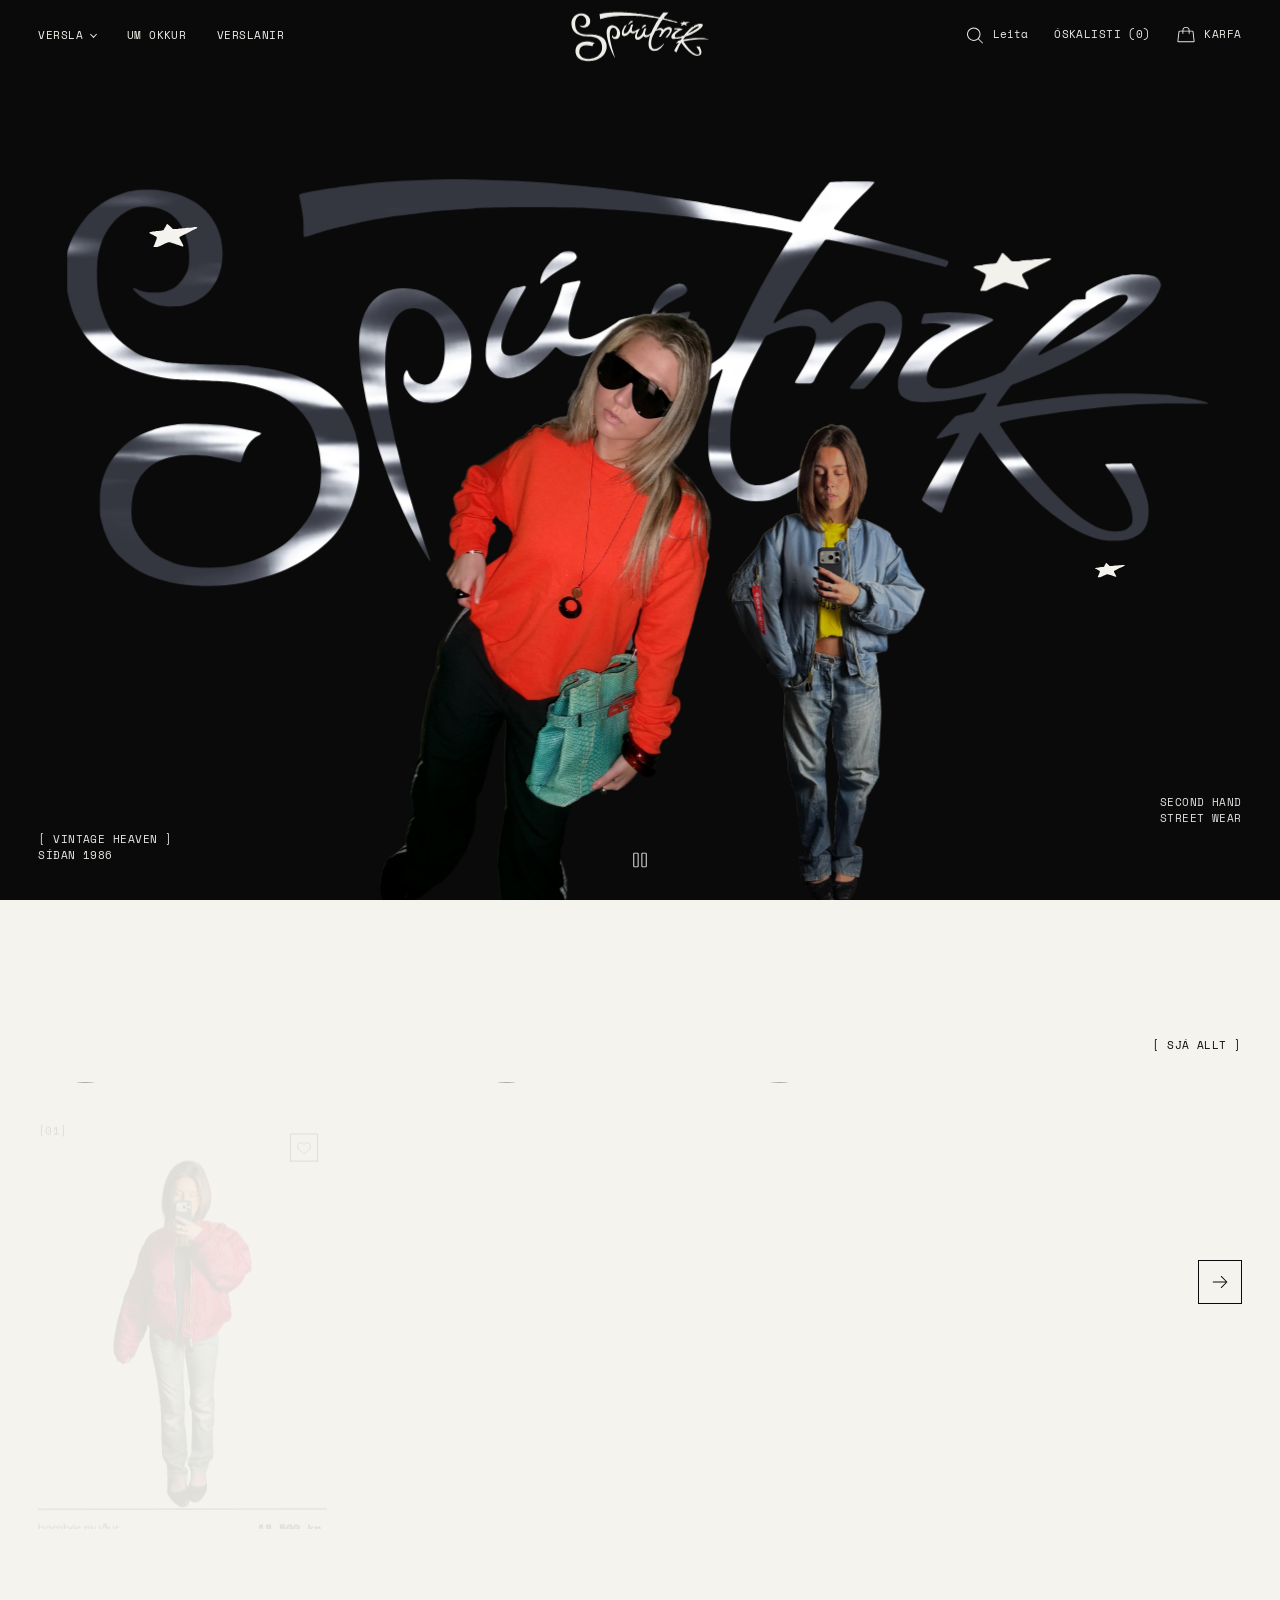
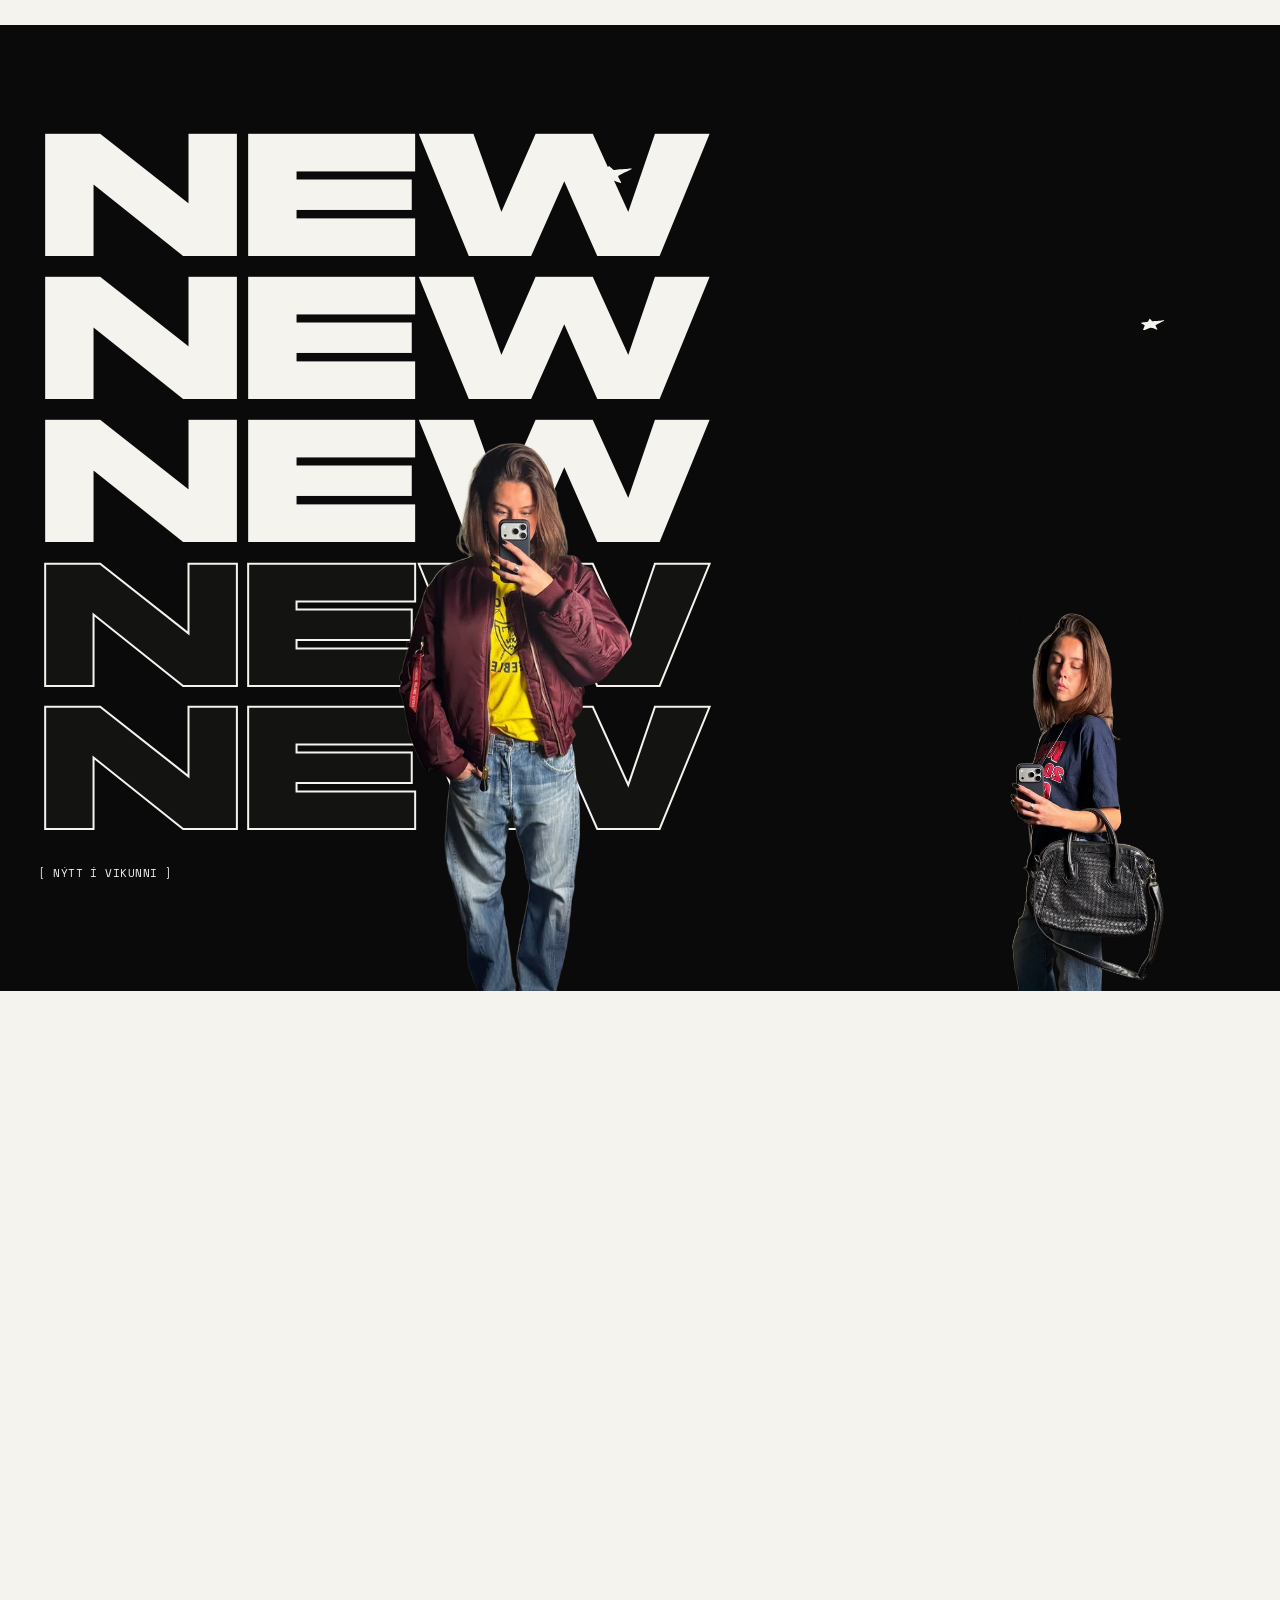
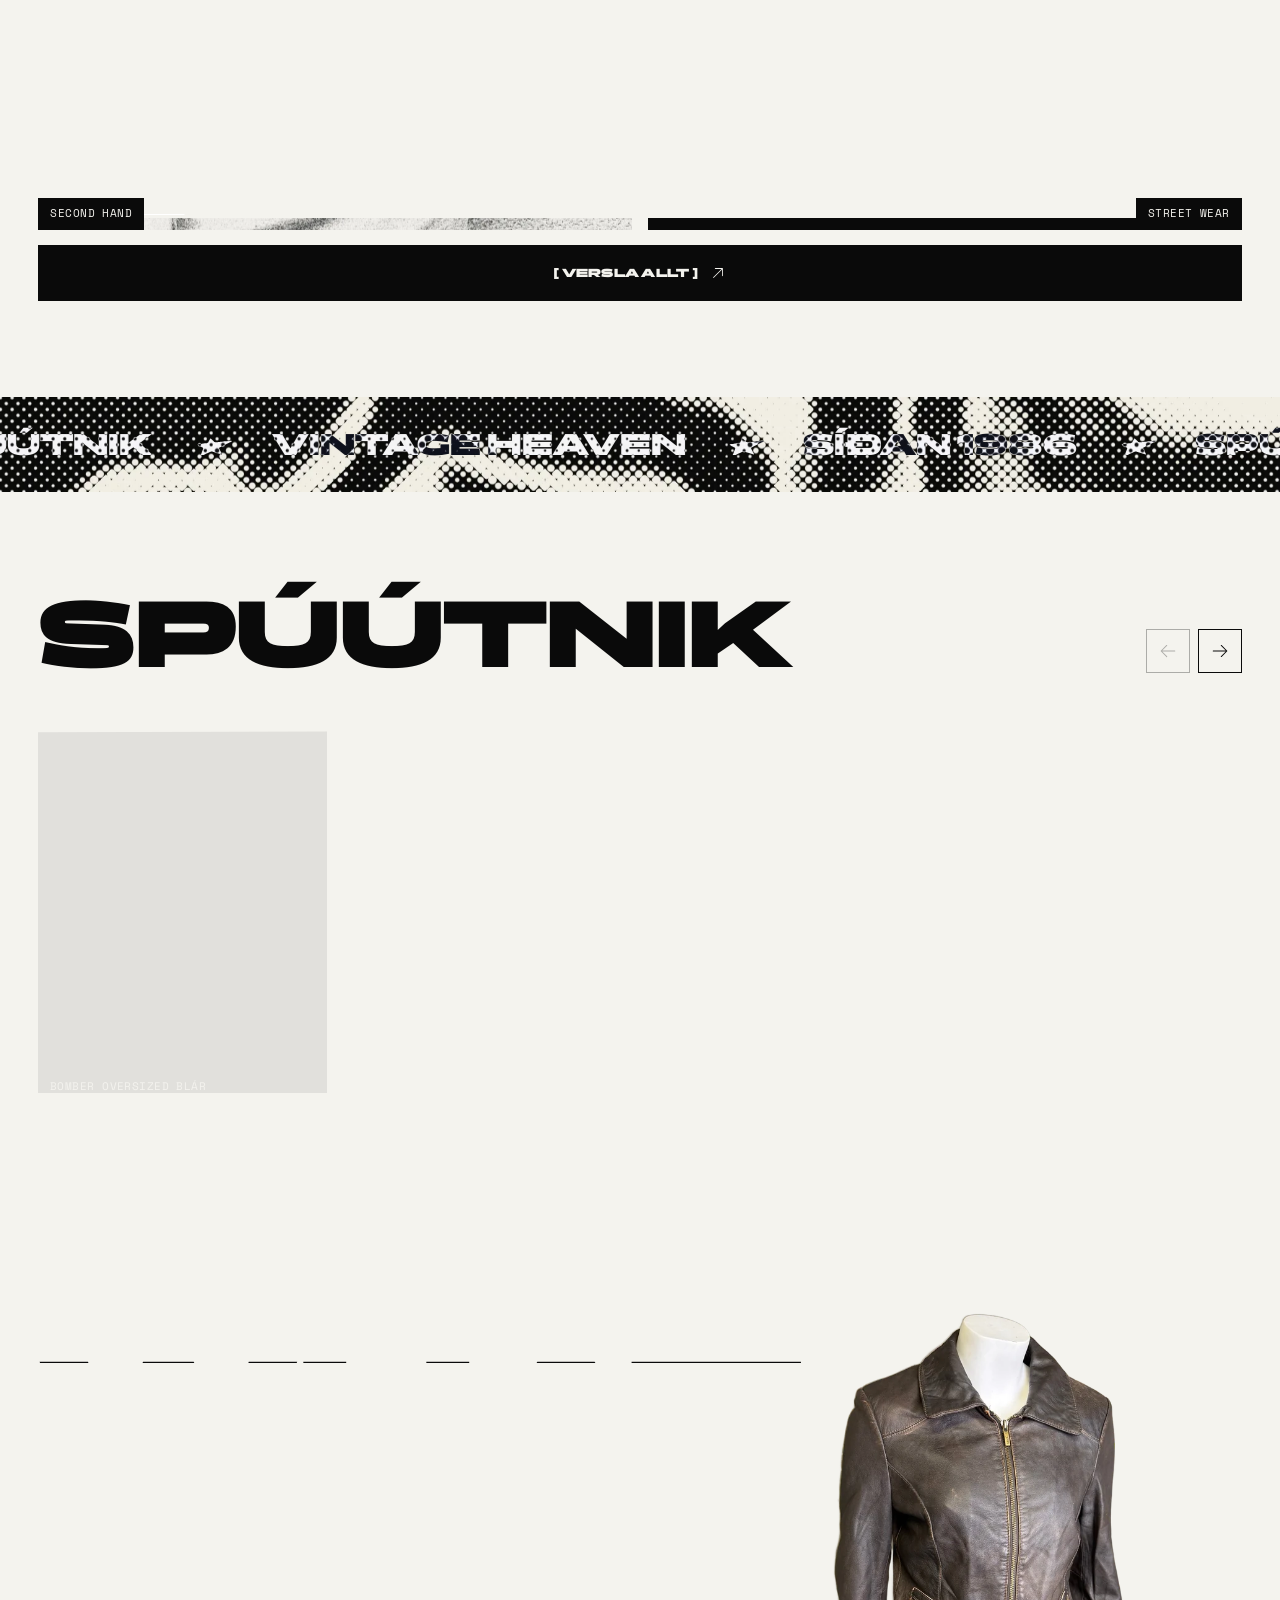
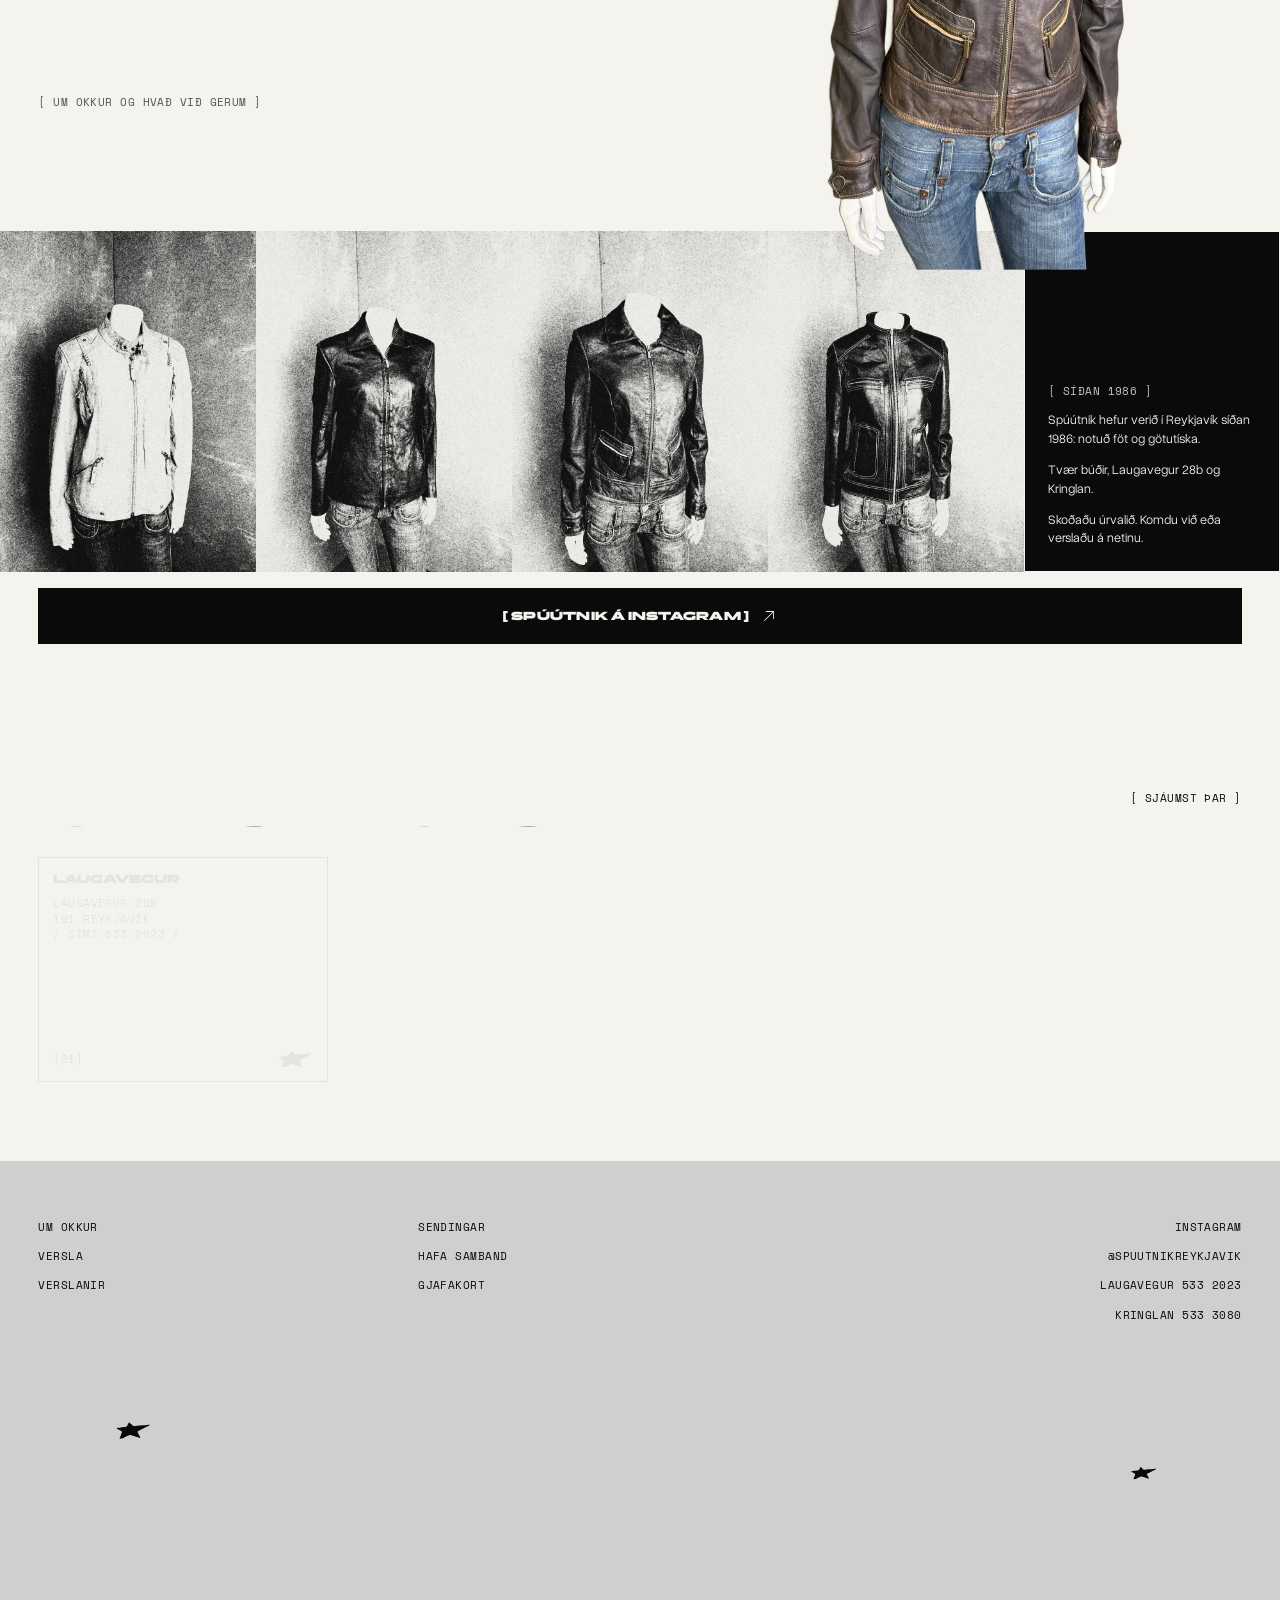
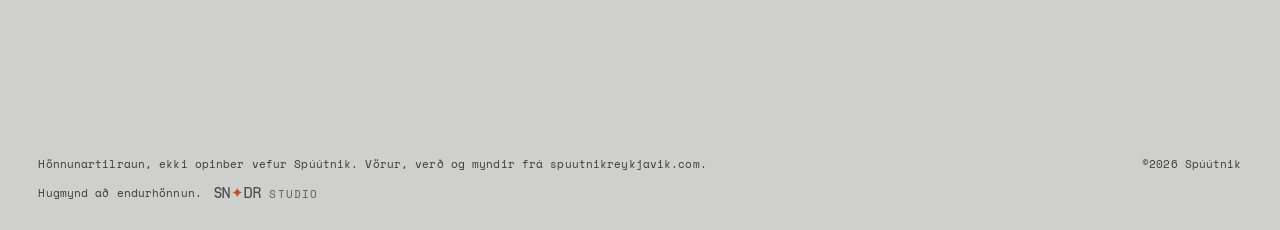
==== commit 42b38079: "Deploy Spuutnik prototype (noindex preview)" ====
--- a/index.html
+++ b/index.html
@@ -384,11 +384,37 @@
     </div>
   </div>
 
-  <form class="search" id="search" role="search" action="https://spuutnikreykjavik.com/search" method="get" target="_blank" hidden>
-    <label class="t-lab" for="q">Leita í verslun</label>
-    <input id="q" name="q" type="search" autocomplete="off" placeholder="t.d. leðurjakki…">
-    <button class="search__go t-lab" type="submit">Leita</button>
-    <button class="search__x" type="button" data-search-close aria-label="Loka leit"><svg class="ico" aria-hidden="true"><use href="img/icons.svg#i-x-light"/></svg></button>
+  <!-- search: the same paper bar as the shop menu, the same wipe; Enter searches the real store -->
+  <form class="mega mega--search" id="search" role="search" action="https://spuutnikreykjavik.com/search" method="get" target="_blank" tabindex="-1" inert>
+    <div class="mega__in wrap">
+      <div class="mega__col mega__col--q" style="--i:0">
+        <label class="mega__h t-lab" for="q">[ Leita í verslun ]</label>
+        <div class="q">
+          <input id="q" name="q" type="search" autocomplete="off" placeholder="t.d. leðurjakki" enterkeyhint="search">
+          <button class="q__go" type="submit" aria-label="Leita"><svg class="ico" aria-hidden="true"><use href="img/icons.svg#i-arrow-right-light"/></svg></button>
+        </div>
+        <p class="mega__hint t-lab">Enter leitar í netverslun Spúútnik</p>
+      </div>
+      <div class="mega__col" style="--i:1">
+        <p class="mega__h t-lab">[ Vinsælt ]</p>
+        <ul class="mega__cats mega__cats--one">
+          <li><a href="https://spuutnikreykjavik.com/collections/nyjar-vorur-13-sept" target="_blank" rel="noopener">Nýtt í vikunni</a></li>
+          <li><a href="https://spuutnikreykjavik.com/collections/animal-jakkar" target="_blank" rel="noopener">Jakkar</a></li>
+          <li><a href="https://spuutnikreykjavik.com/collections/bomber-jakkar" target="_blank" rel="noopener">Bomber jakkar</a></li>
+          <li><a href="https://spuutnikreykjavik.com/collections/toskur" target="_blank" rel="noopener">Töskur</a></li>
+          <li><a href="https://spuutnikreykjavik.com/collections/pils" target="_blank" rel="noopener">Pils &amp; kjólar</a></li>
+        </ul>
+      </div>
+      <div class="mega__col" style="--i:2">
+        <p class="mega__h t-lab">[ Flýtileiðir ]</p>
+        <ul class="mega__cats mega__cats--one">
+          <li><a href="https://spuutnikreykjavik.com/products/in-store-giftcard" target="_blank" rel="noopener">Gjafakort í búð</a></li>
+          <li><a href="#shops">Verslanir og símar</a></li>
+          <li><a href="#about">Um okkur</a></li>
+        </ul>
+        <button class="mega__close t-lab" type="button" data-search-close>[ Loka ]</button>
+      </div>
+    </div>
   </form>
 </header>
 
--- a/css/site.css
+++ b/css/site.css
@@ -164,13 +164,27 @@
 }
 
 
-.search { display: grid; grid-template-columns: minmax(0, 1fr) auto auto; gap: 12px; align-items: center; padding: 10px var(--pad) 12px; background: var(--paper); color: var(--ink); border-top: 1px solid var(--ink); box-shadow: 0 1px 0 var(--ink); }
-.search[hidden] { display: none; }
-.search label { grid-column: 1 / -1; }
-.search input::placeholder { color: #55544f; opacity: 1; }
-.search input { min-width: 0; width: 100%; height: 44px; padding: 0 12px; font: 400 16px var(--f-text); color: var(--ink); background: #fff; border: 1px solid var(--ink); border-radius: 0; }
-.search__go { height: 44px; padding: 0 18px; background: var(--ink); color: var(--paper); }
-.search__x { width: 44px; height: 44px; display: grid; place-items: center; }
+/* search: the same bar. The field is one big ruled line, the arrow submits; popular categories and shortcuts beside it */
+.mega--search .mega__in { grid-template-columns: minmax(0, 1.7fr) minmax(0, 1fr) minmax(0, 1fr); }
+.q { display: flex; align-items: center; border-bottom: 1px solid var(--ink); }
+.q input { flex: 1; min-width: 0; height: 60px; padding: 0; font: 400 clamp(22px, 2.6vw, 34px)/1 var(--f-text); color: var(--ink); background: none; border: 0; border-radius: 0; outline-offset: 6px; }
+.q input::placeholder { color: var(--mid); opacity: 1; }
+/* focus on the field is the rule itself thickening (plus the caret), not a box around a ruled line */
+.q input:focus-visible { outline: 0; }
+.q:focus-within { box-shadow: 0 1px 0 var(--ink); }
+.q input::-webkit-search-cancel-button { -webkit-appearance: none; appearance: none; }
+.q__go { width: 56px; height: 56px; display: grid; place-items: center; flex: none; transition: transform .16s ease-out; }
+.q__go .ico { width: 26px; height: 26px; }
+.q__go:active { transform: scale(.94); }
+@media (hover: hover) and (pointer: fine) { .q__go:hover { transform: translate3d(4px, 0, 0); } }
+.mega__hint { margin-top: 10px; color: var(--mid); }
+.mega__cats--one { columns: 1; }
+.mega__close { display: inline-flex; align-items: center; min-height: 34px; margin-top: 14px; color: var(--mid); }
+@media (hover: hover) and (pointer: fine) { .mega__close:hover { color: var(--ink); text-decoration: underline; text-underline-offset: 3px; } }
+@media (max-width: 759px) {
+  .mega--search .mega__in { grid-template-columns: 1fr; gap: 18px; padding-top: 14px; padding-bottom: 22px; }
+  .mega--search .mega__col:nth-child(3) { display: none; } /* phones: field + popular; the drawer has the rest */
+}
 
 /* ---------- mobile menu ---------- */
 .menu { position: fixed; inset: 0; z-index: var(--z-menu); display: flex; flex-direction: column; justify-content: space-between; padding: calc(96px + var(--safe-top)) var(--pad) calc(28px + env(safe-area-inset-bottom)); background: var(--ink); color: var(--paper); overflow-y: auto; overscroll-behavior: contain; }
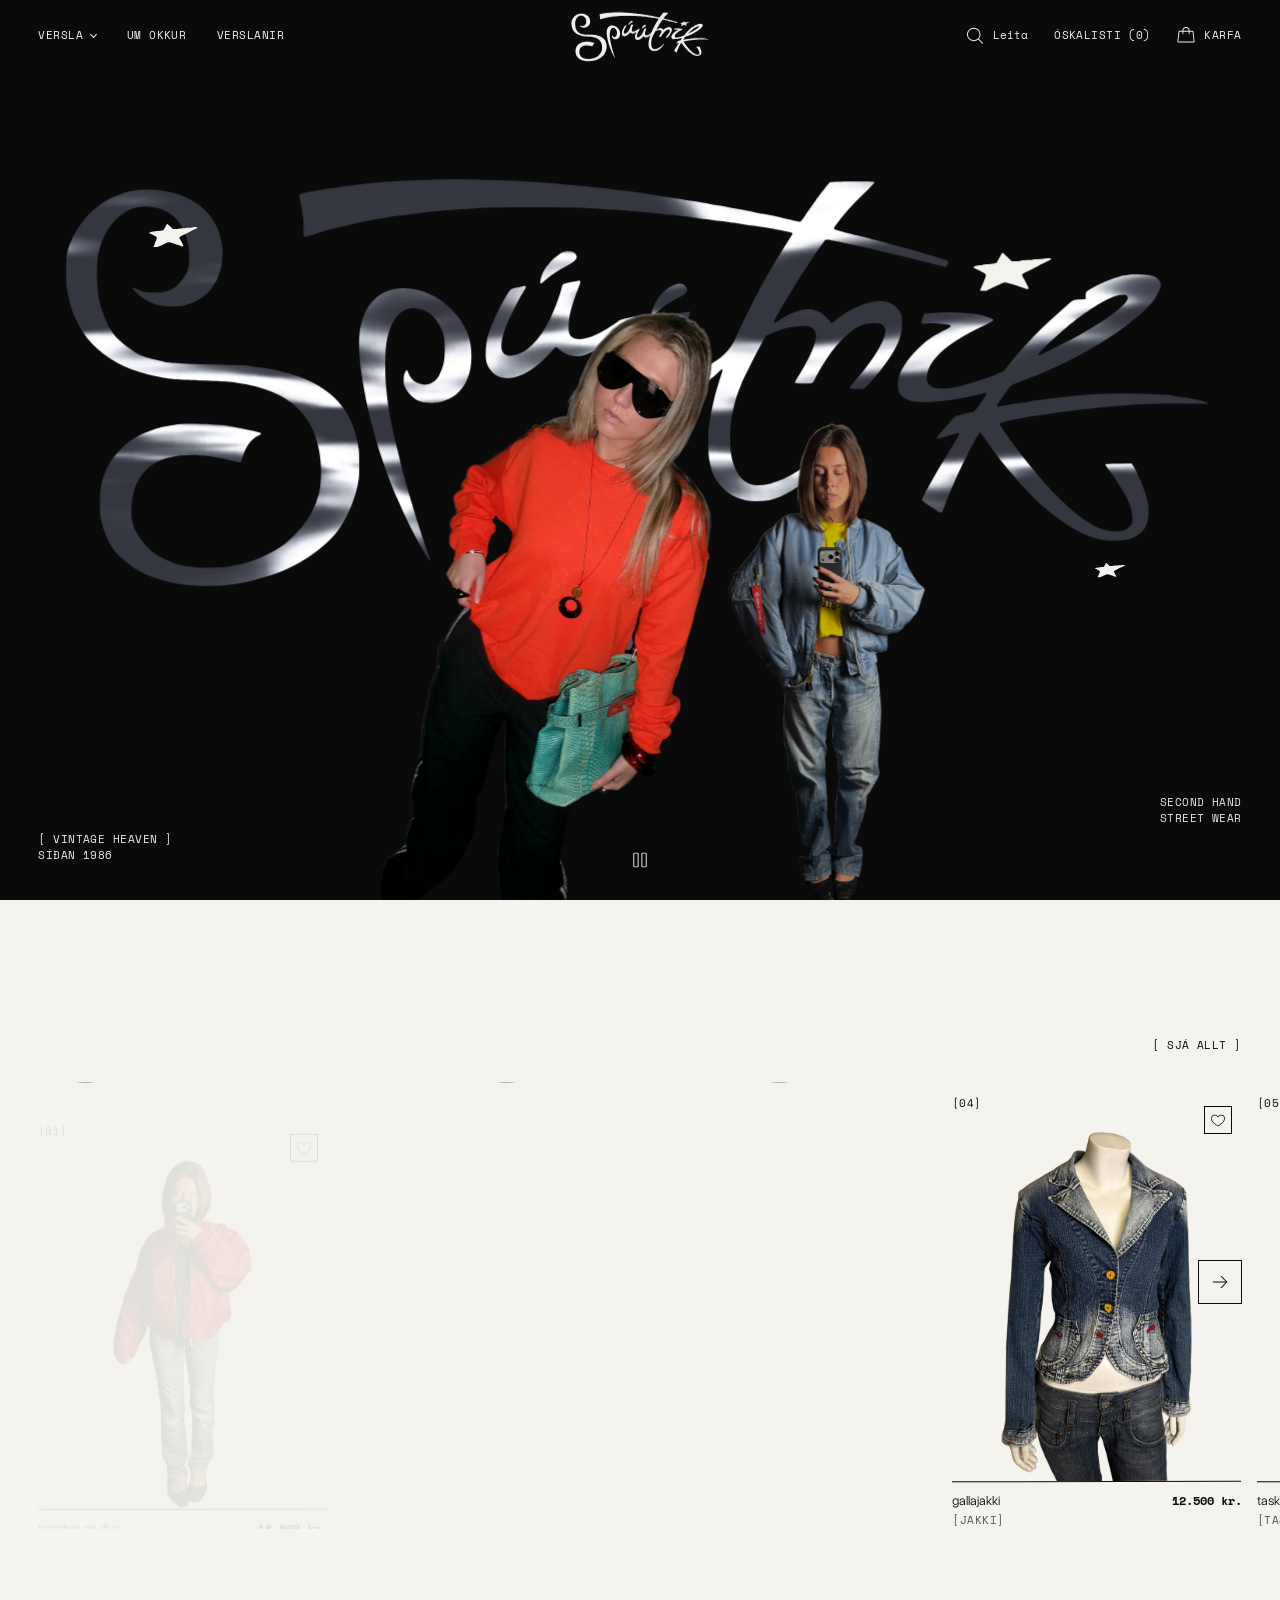
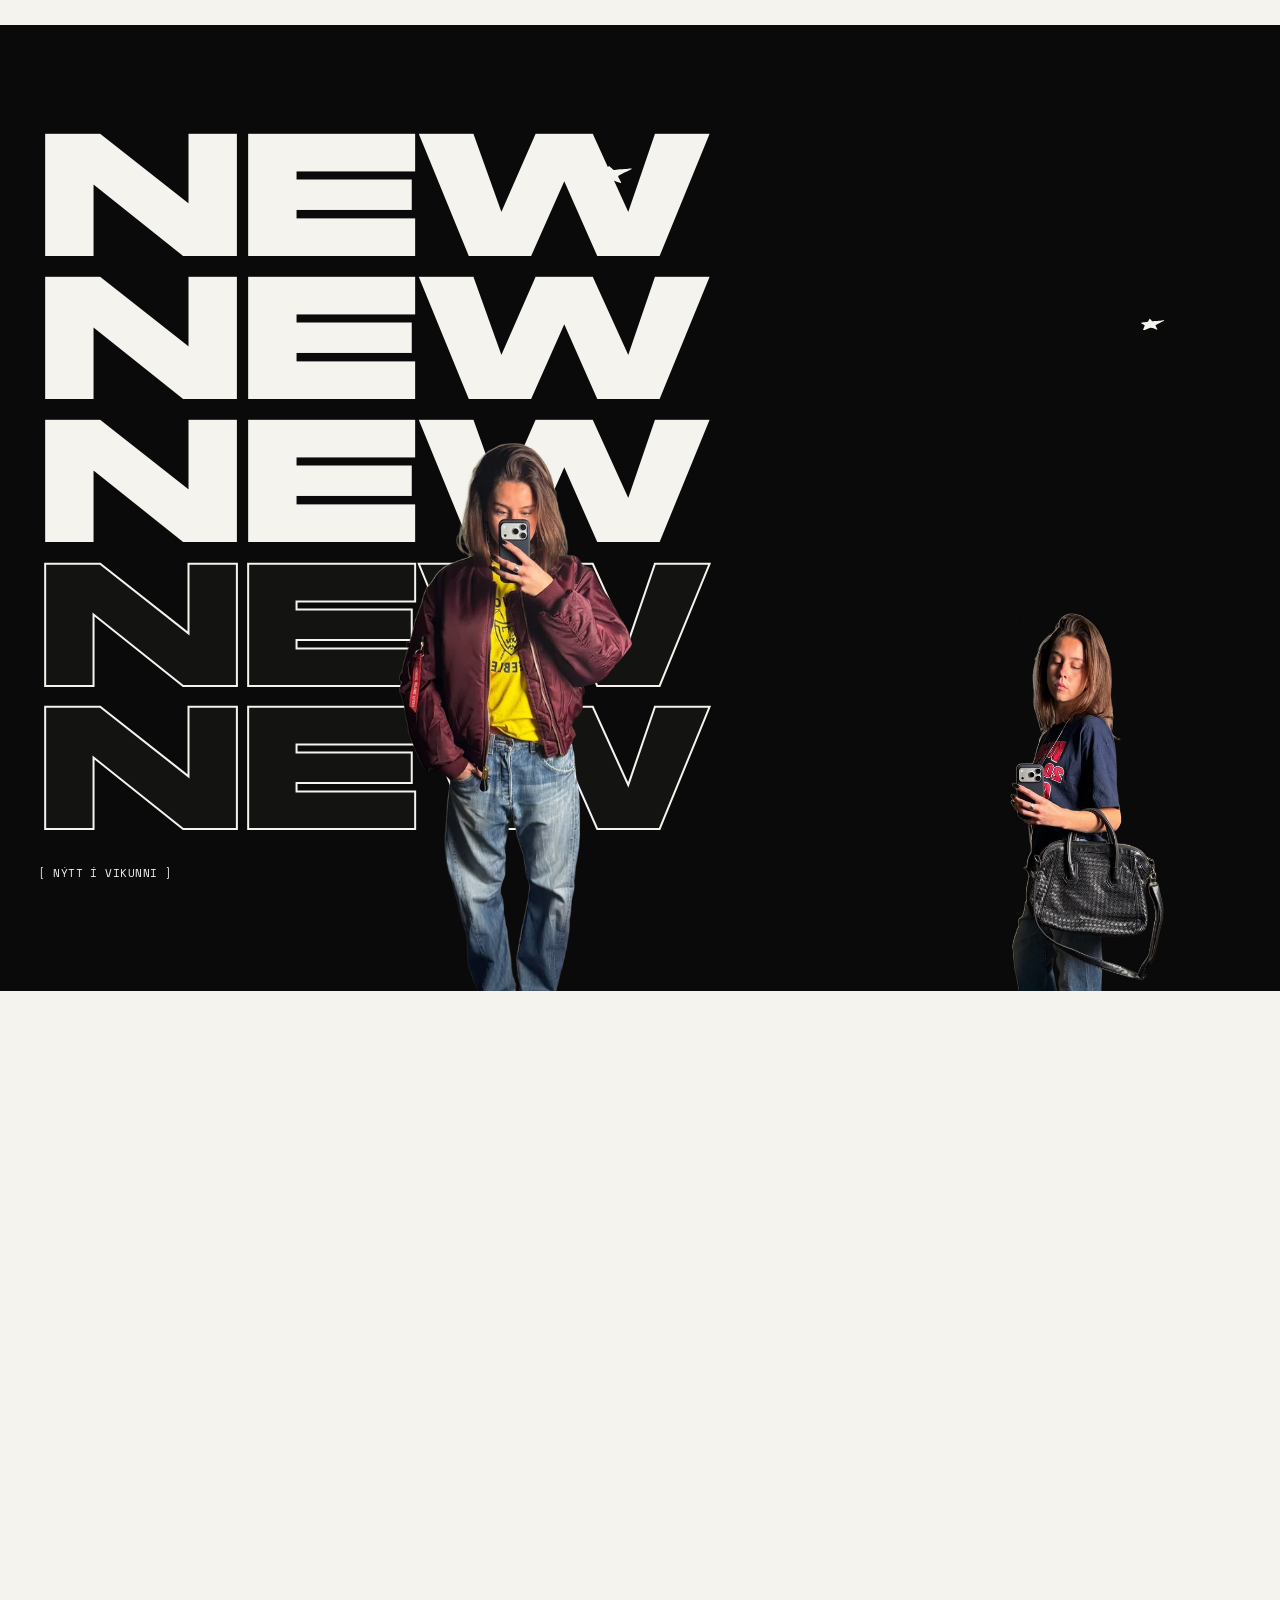
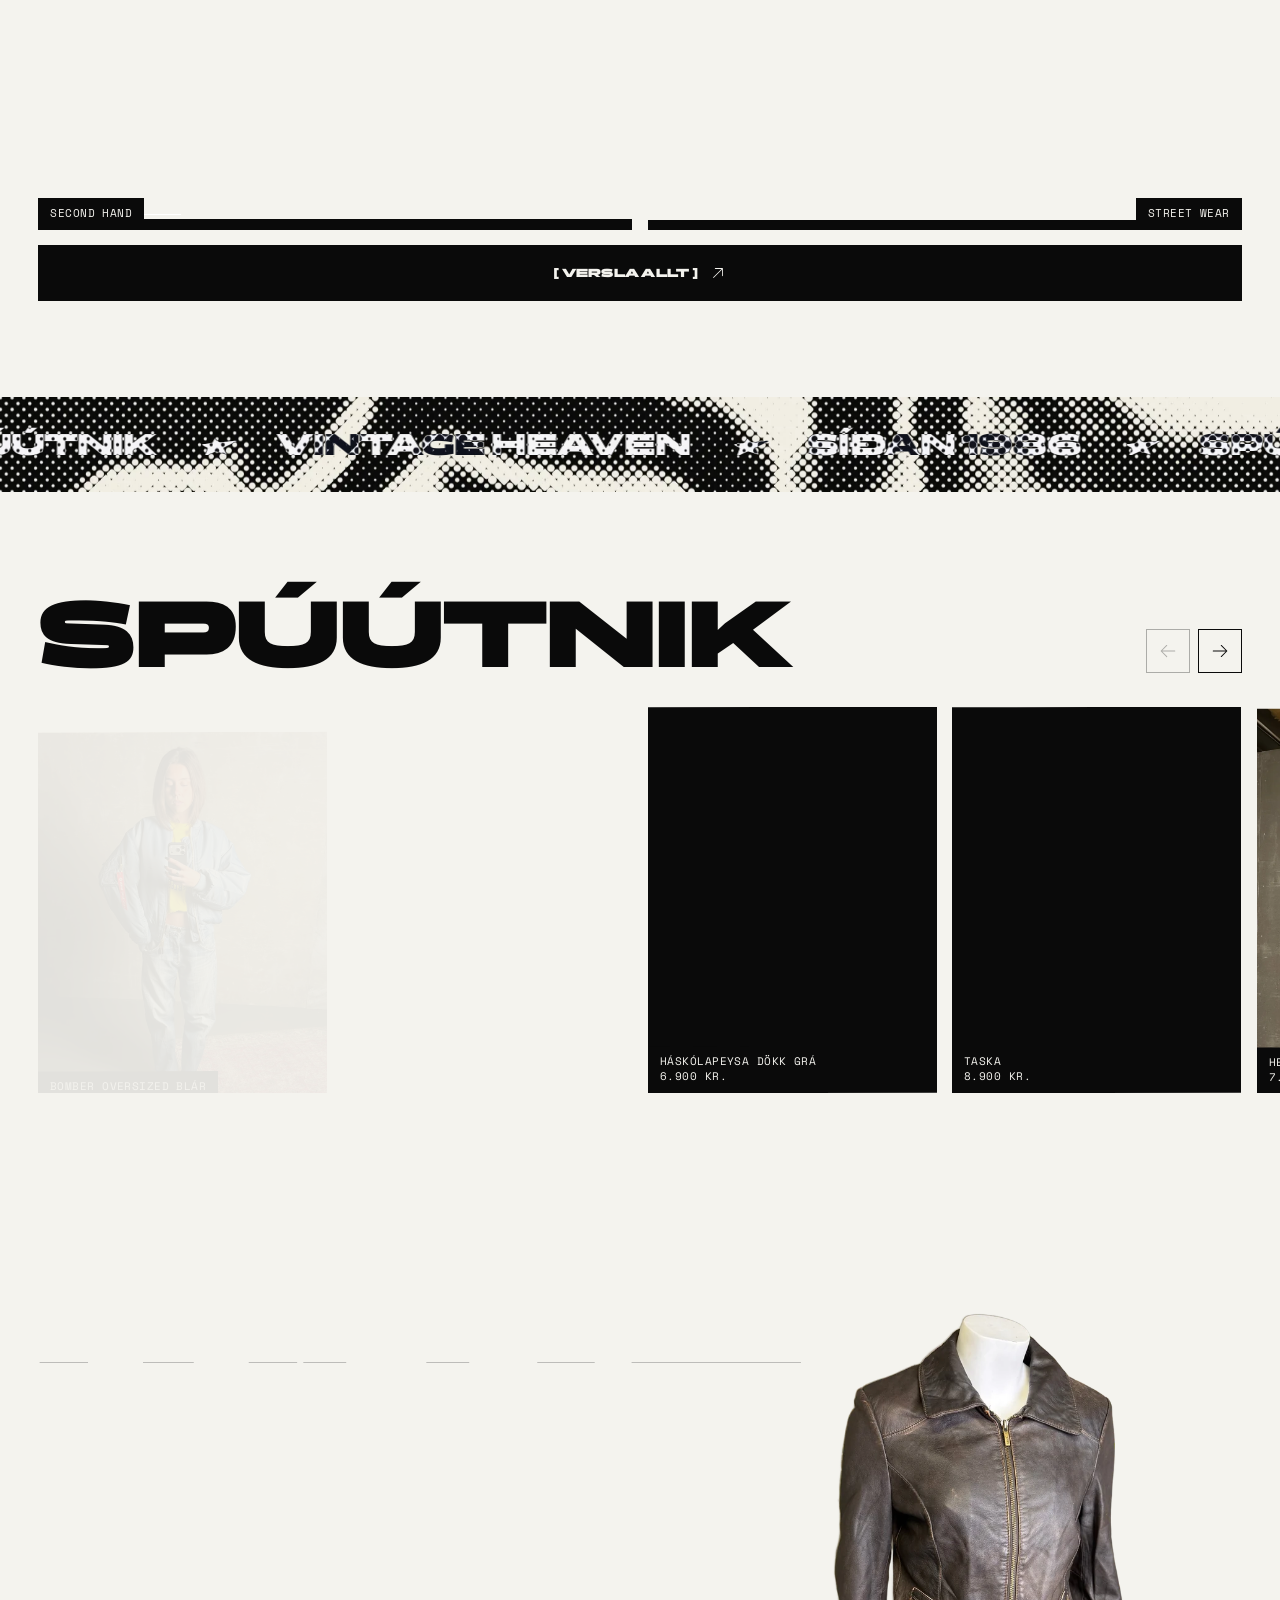
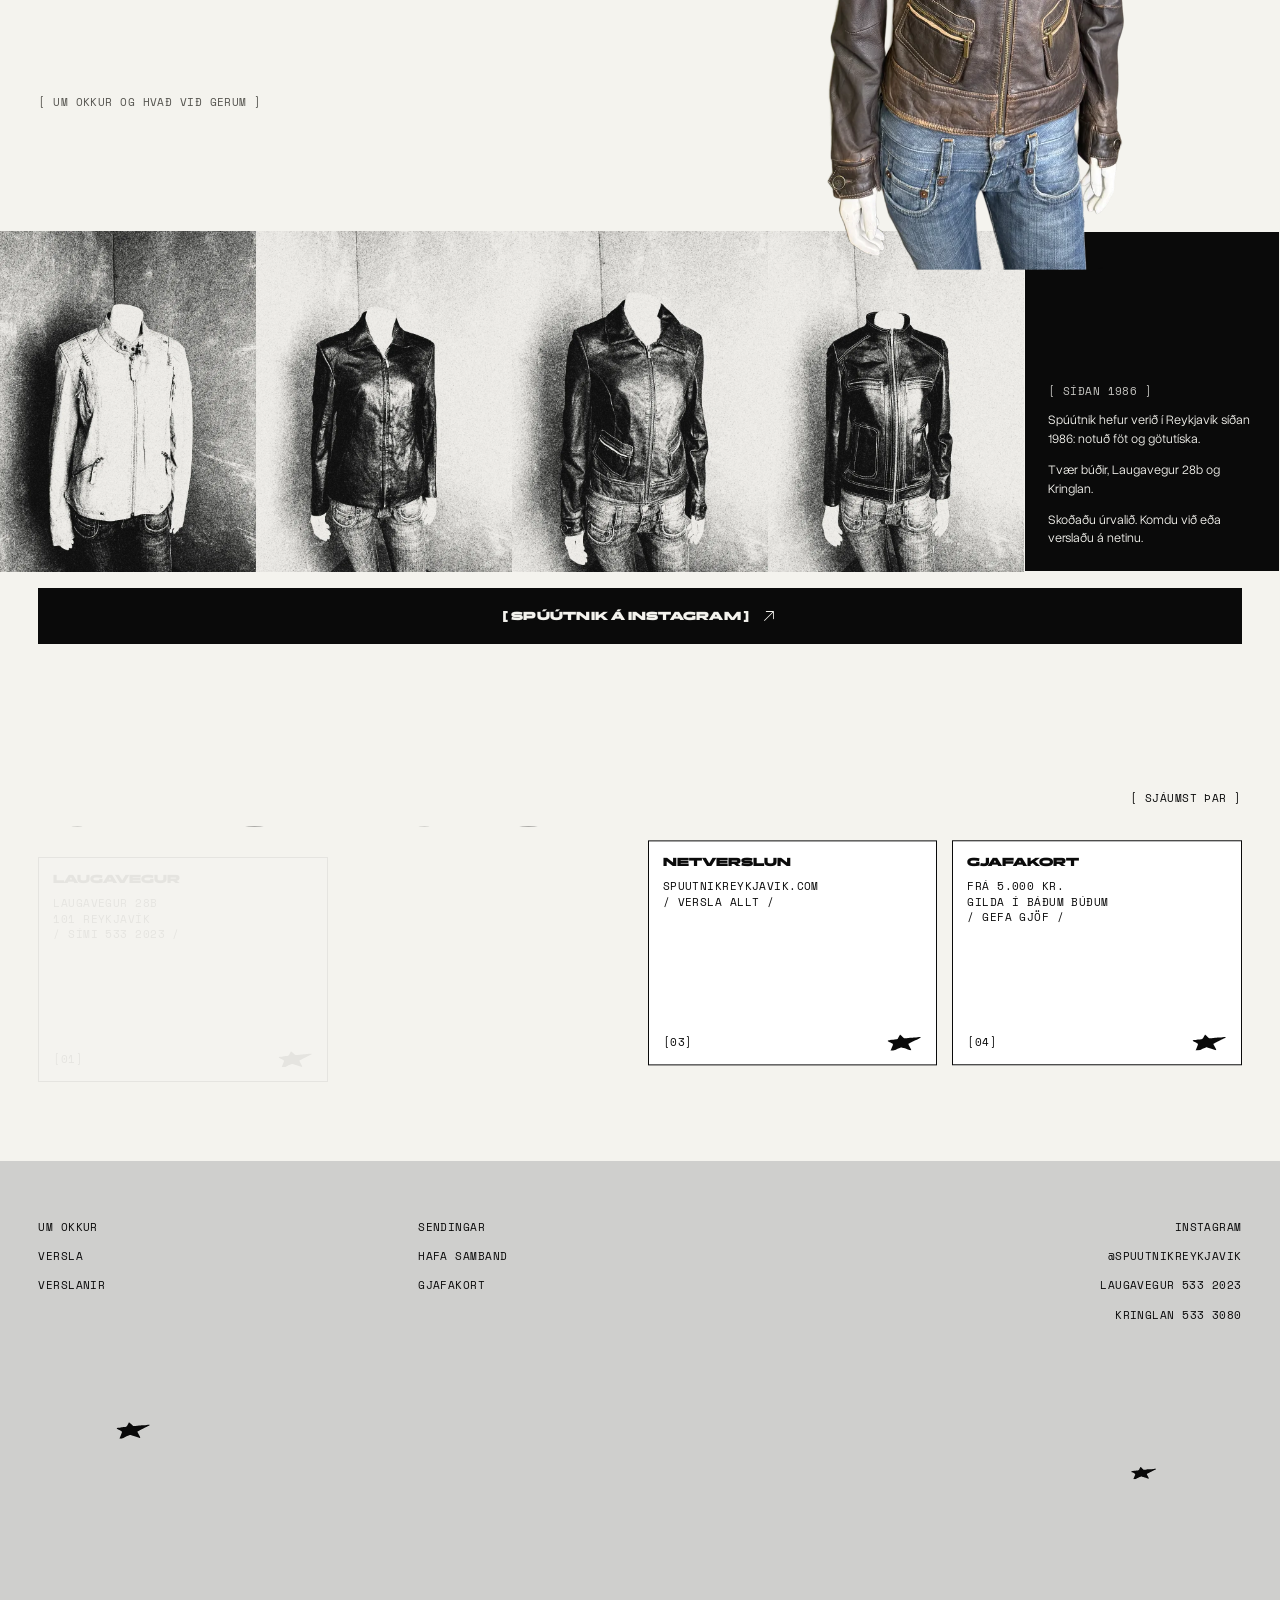
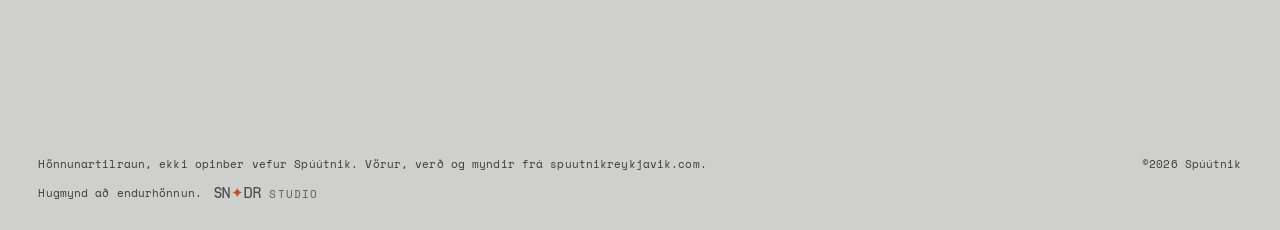
==== commit f6f04a68: "Own favicon on every page (32/48 PNG + apple-touch-icon from the brand's own mark) Co-Authored-By: C" ====
--- a/index.html
+++ b/index.html
@@ -17,6 +17,9 @@
 <link rel="preload" href="img/fig/hero.webp" as="image" fetchpriority="high">
 <link rel="preload" href="img/fig/hero-b.webp" as="image">
 <link rel="stylesheet" href="css/site.css">
+<link rel="icon" type="image/png" sizes="32x32" href="icons/favicon-32.png">
+<link rel="icon" type="image/png" sizes="48x48" href="icons/favicon-48.png">
+<link rel="apple-touch-icon" sizes="180x180" href="icons/apple-touch-icon.png">
 </head>
 <body>
 <svg xmlns="http://www.w3.org/2000/svg" style="display:none"><symbol id="sp-body" viewBox="80 150 2640 990"><g transform="translate(0.000000,1524.000000) scale(0.100000,-0.100000)"><path d="M9515 13264 c-258 -5 -792 -26 -1025 -41 -436 -28 -493 -33 -710 -63
